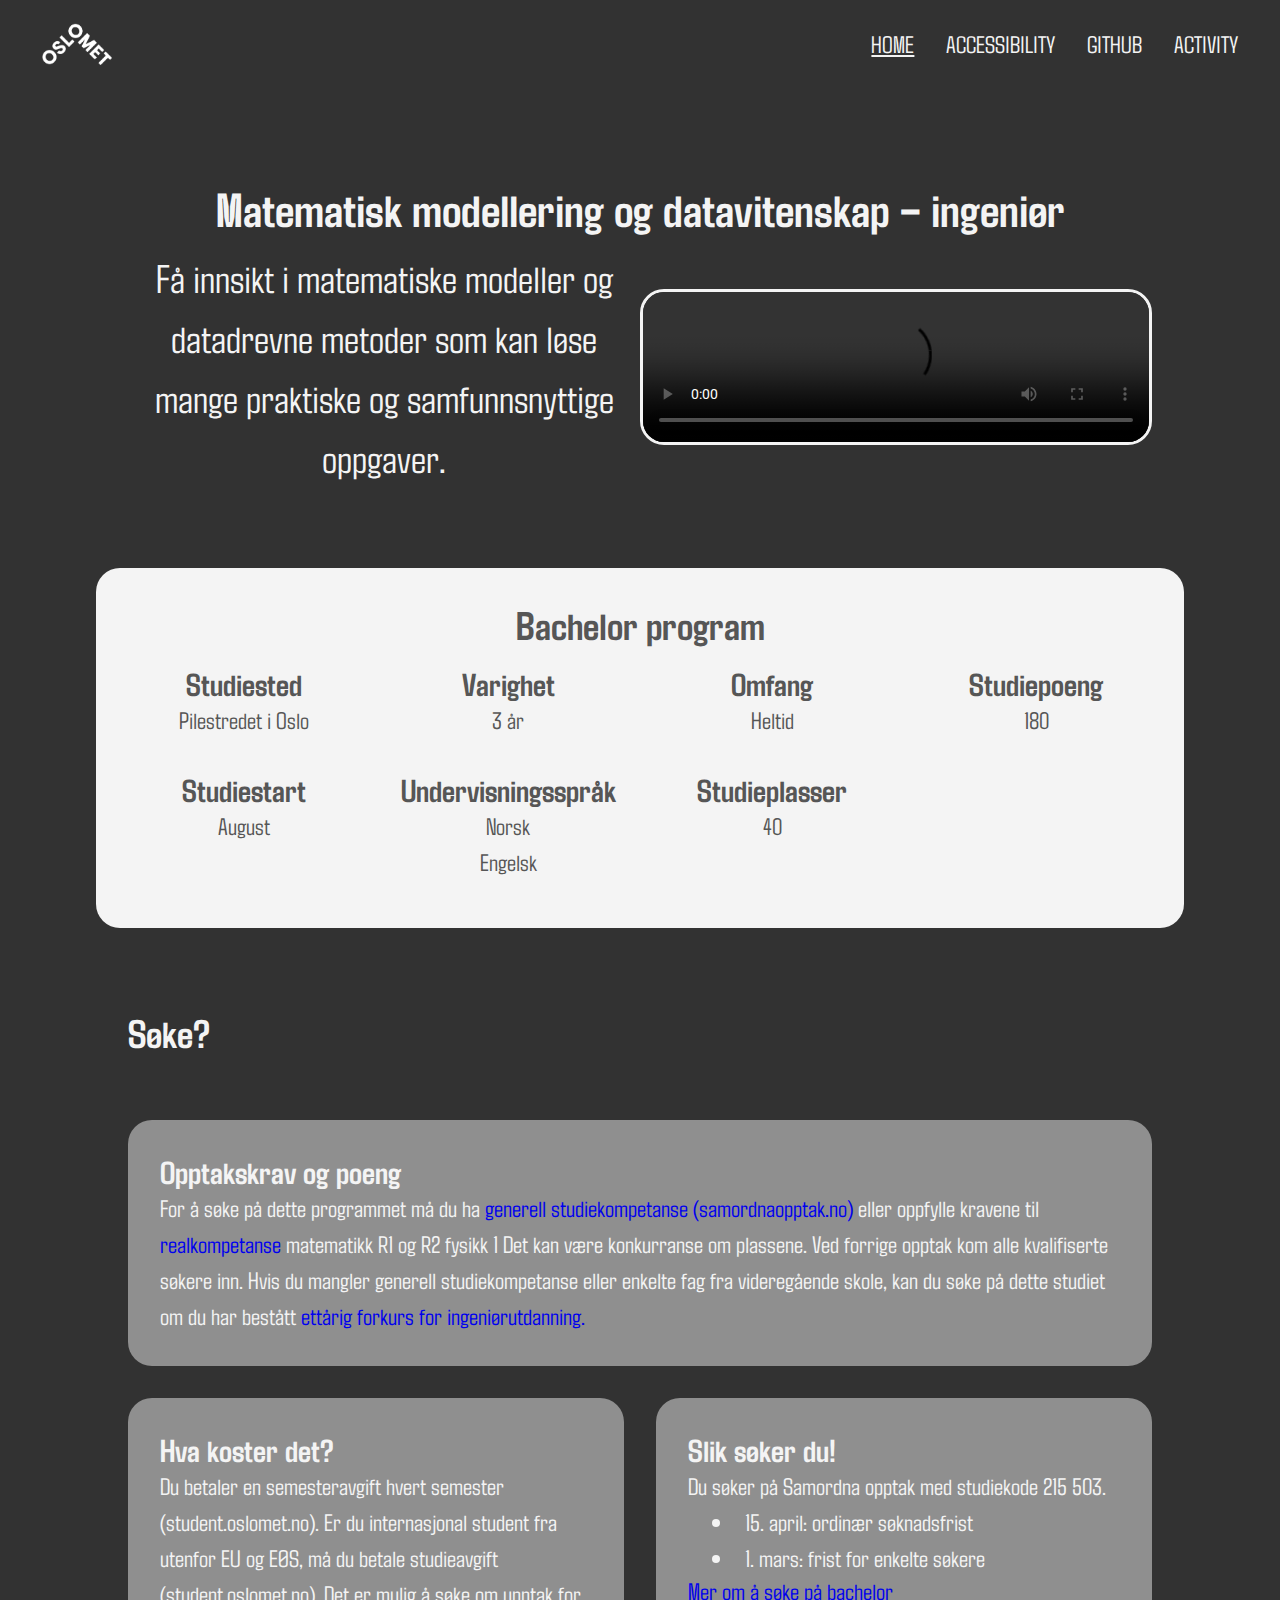
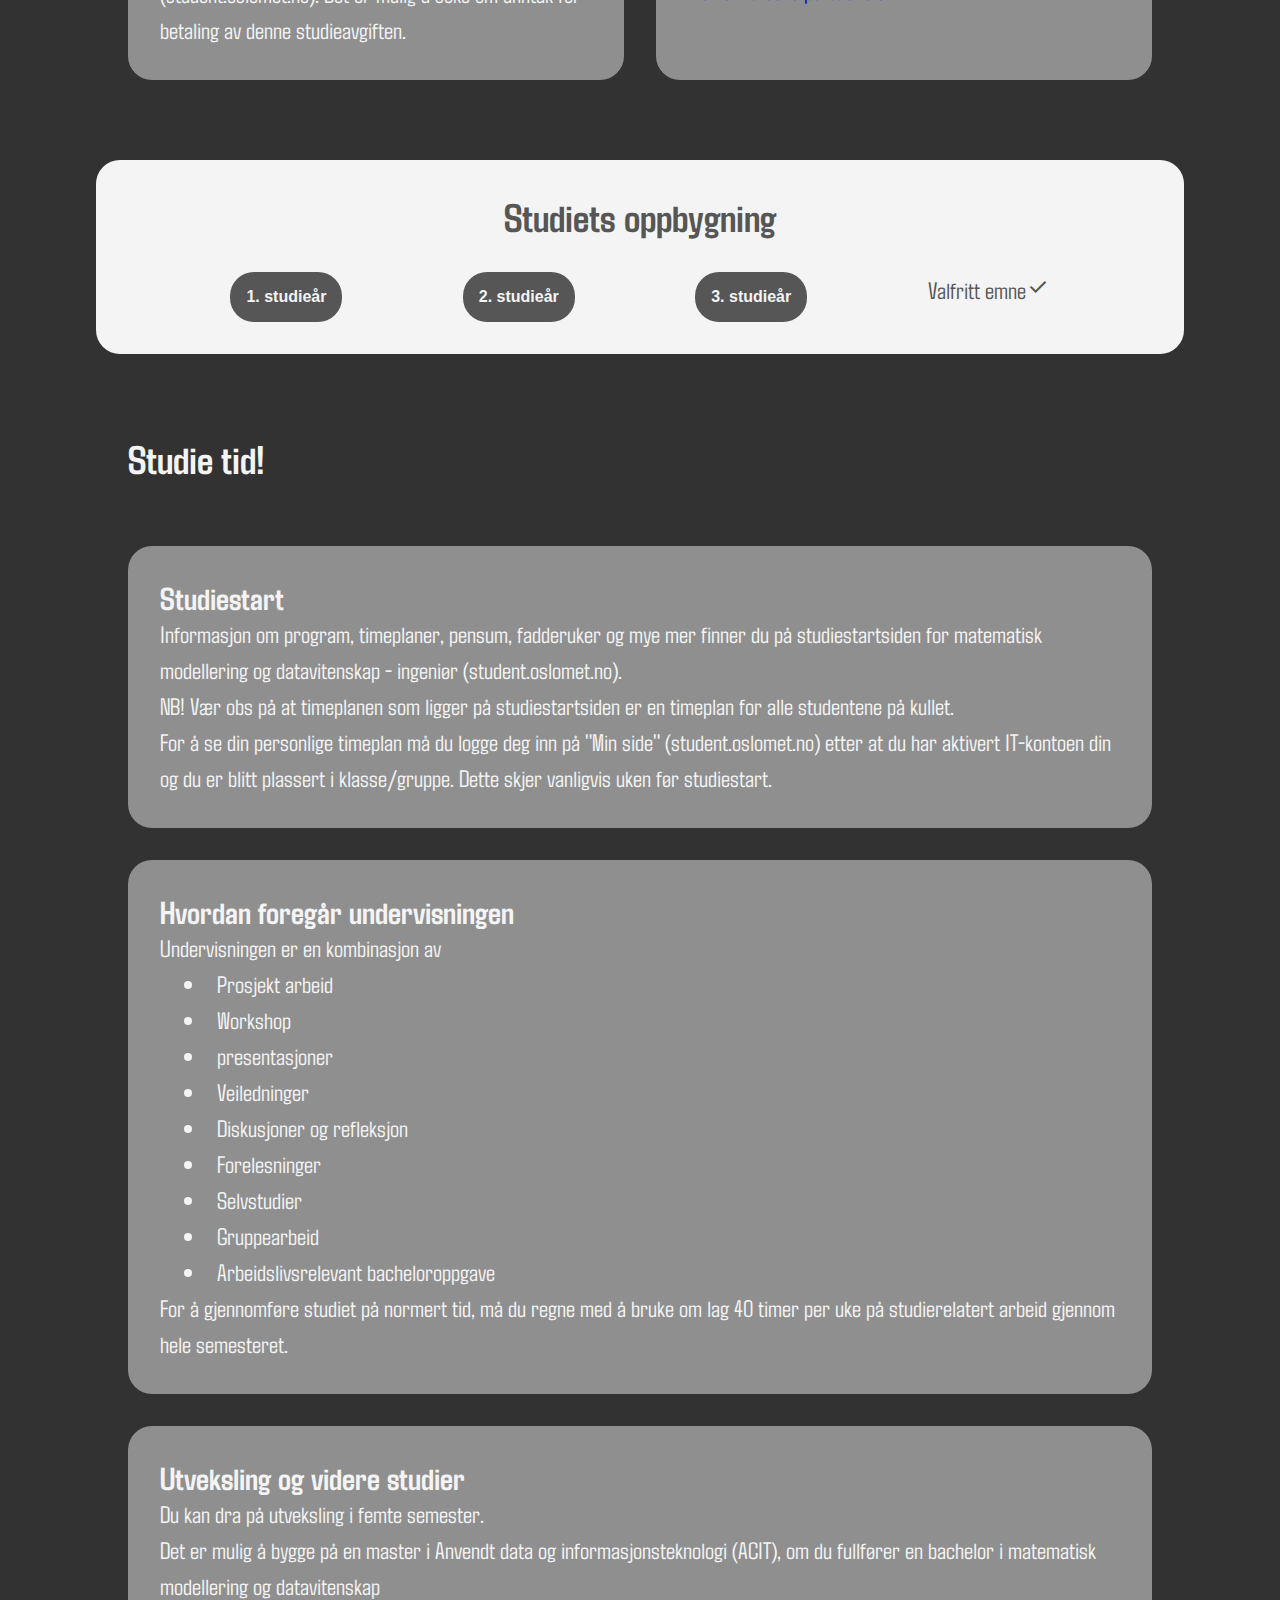
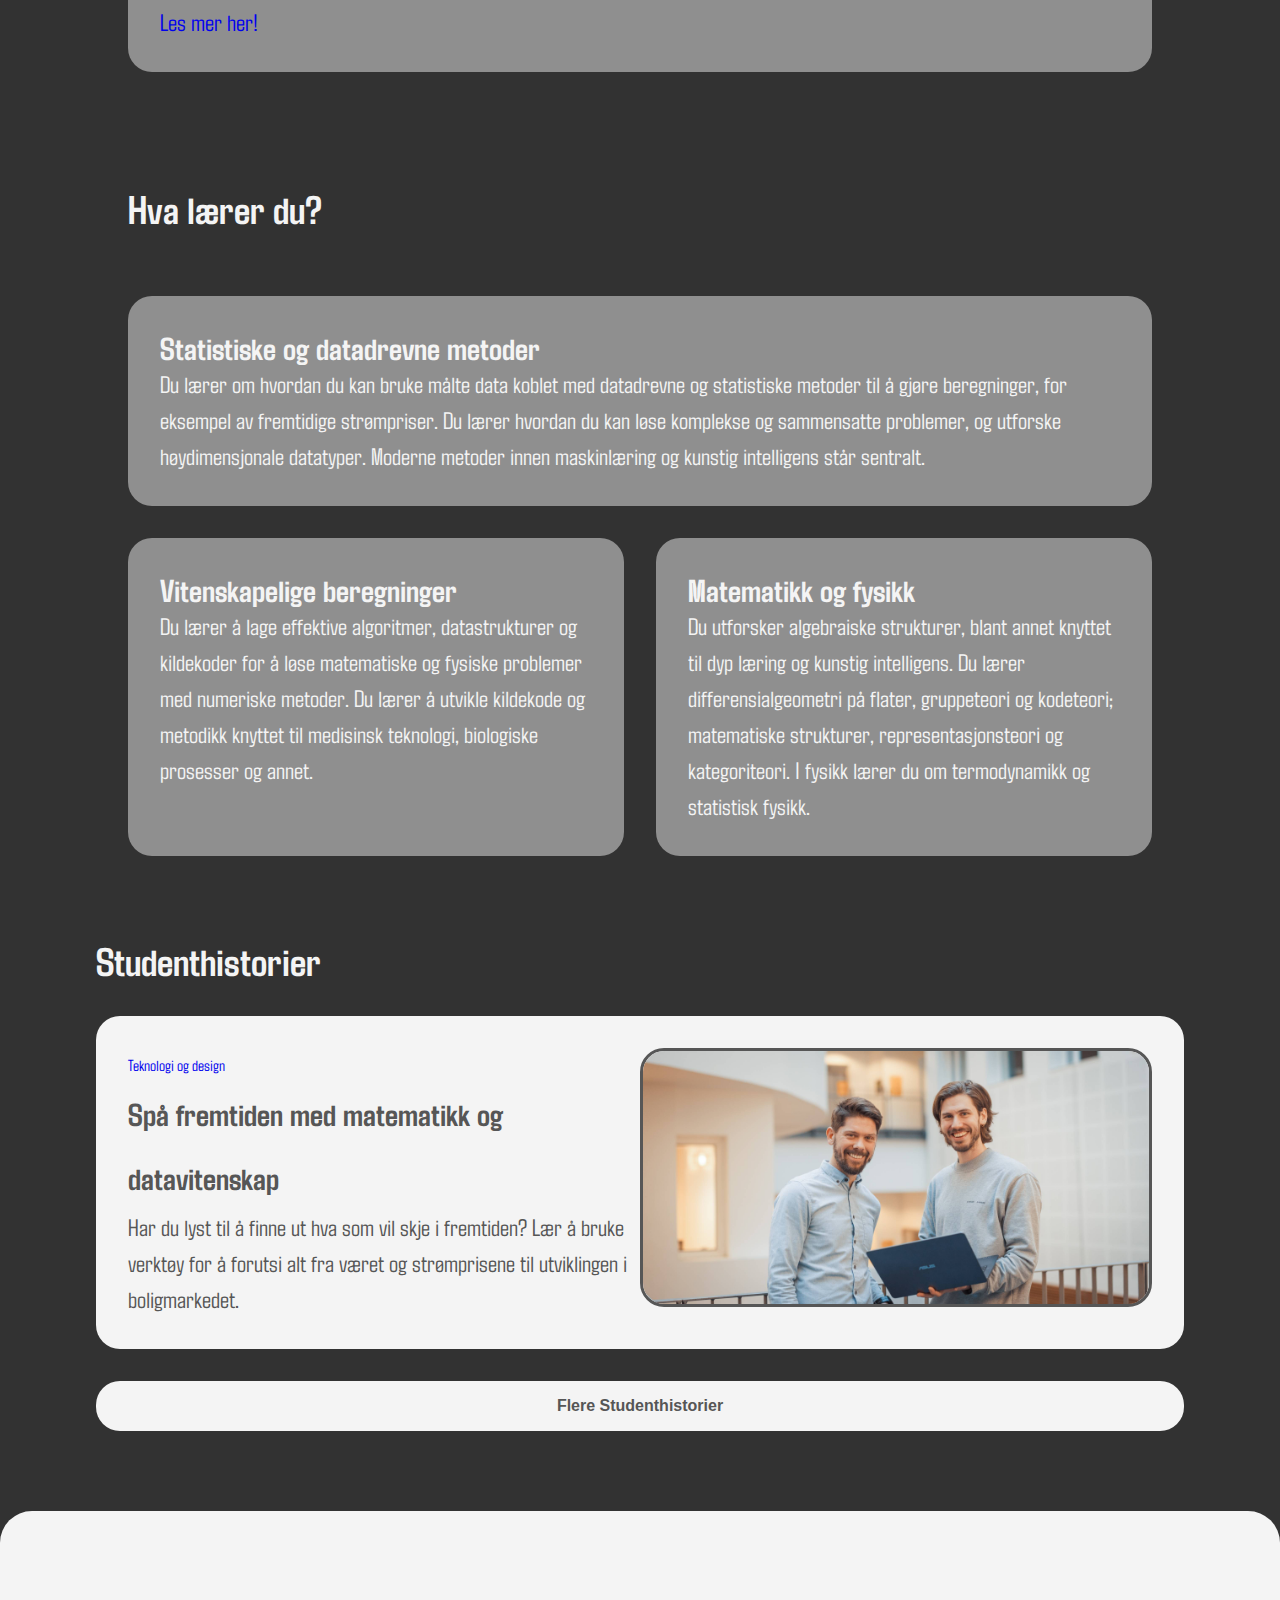
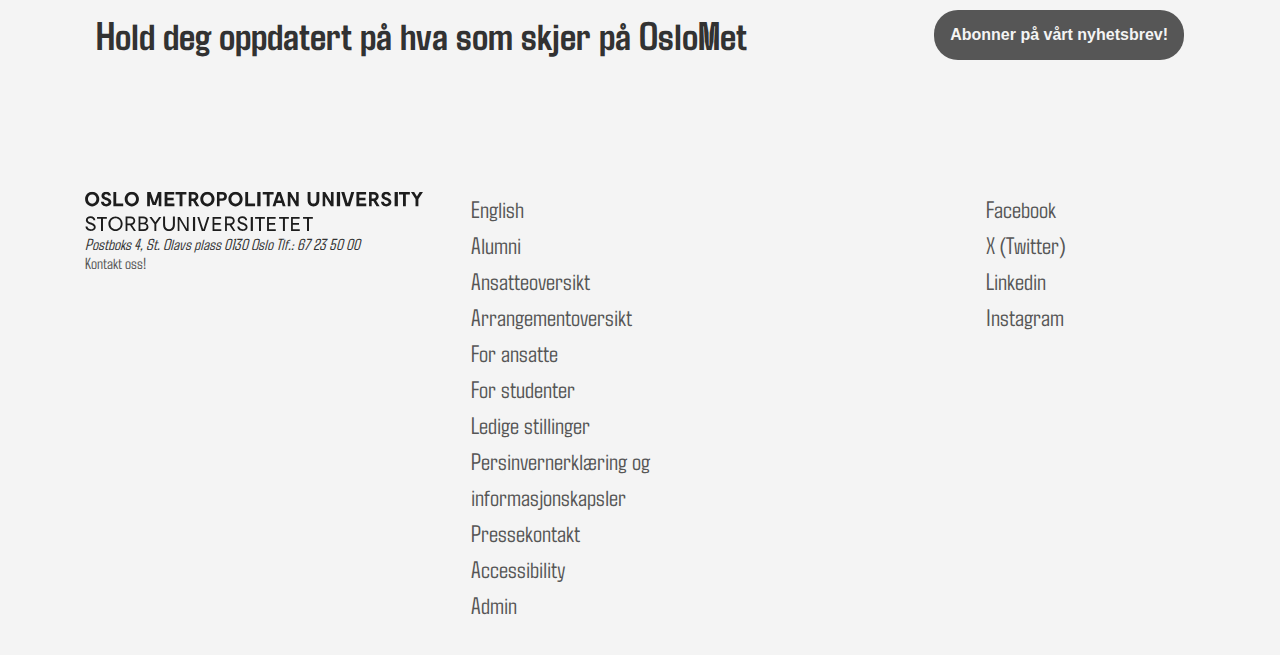
==== index.html @ d3691266 "bug fix" ====
<!DOCTYPE html>
<html lang="en">
<head>
    <meta charset="UTF-8">
    <meta name="viewport" content="width=device-width, initial-scale=1.0">
    <title>Document</title>
    <link rel="stylesheet" href="./styling/stylesheet.css">
    <link rel="stylesheet" href="https://fonts.googleapis.com/css2?family=Material+Symbols+Outlined:opsz,wght,FILL,GRAD@20..48,100..700,0..1,-50..200" />
</head>
<body>

    <header>
        <nav>
            <input type="checkbox" id="burger-toggle">
            <a class="logo" href="/">
                <img src="./media/logo.png" alt="logo"></img>
            </a>

            <button class="burger" aria-label="Toggle navigation">
                <label for="burger-toggle"><span class="material-symbols-outlined">menu</span></label>
            </button>
        
            <div class="nav-items-wrapper">
                <ul class="nav-items">
                    <li><a href="index.html" id="pointer">Home</a>
                    <li><a href="accessibility.html">Accessibility</a></li>
                    <li><a href="github.html">Github</a></li>
                    <li><a href="activity.html">Activity</a></li>
                </ul>
            </div>
        </nav>
    </header>


    <main>
        <section class="video-container">
            <h1>Matematisk modellering og datavitenskap – ingeniør</h1>
            <p>Få innsikt i matematiske modeller og datadrevne metoder
                 som kan løse mange praktiske og samfunnsnyttige oppgaver.</p>
            <figure>
                <video src="./media/matematisk-modellering-og-video.mp4" controls></video>
            </figure>
        </section>

        <!-- This section represents the bachelor program info, it will be presented in a grid table, 
            we use section because a heading is natural here so div would not be appropriate
            1. We start the section of with a H2 representing what the viewer will see
            2. Each grid-item is presented as an article as they are separate articles of the section
            3. Every article contains an H3 element explaining the contents of the UL list
         -->
        <section class="program-list">
            <h2>Bachelor program</h2>
            <div class="grid-container">
                <article class="grid-item">
                    <h3>Studiested</h3>
                    <ul>
                        <li>Pilestredet i Oslo</li>
                    </ul>
                </article>
                <article class="grid-item">
                    <h3>Varighet</h3>
                    <ul>
                        <li>3 år</li>
                    </ul>
                </article>
                <article class="grid-item">
                    <h3>Omfang</h3>
                    <ul>
                        <li>Heltid</li>
                    </ul>
                </article>
                <article class="grid-item">
                    <h3>Studiepoeng</h3>
                    <ul>
                        <li>180</li>
                    </ul>
                </article>
                <article class="grid-item">
                    <h3>Studiestart</h3>
                    <ul>
                        <li>August</li>
                    </ul>
                </article>
                <article class="grid-item">
                    <h3>Undervisningsspråk</h3>
                    <ul>
                        <li>Norsk</li>
                        <li>Engelsk</li>
                    </ul>
                </article>
                <article class="grid-item">
                    <h3>Studieplasser</h3>
                    <ul>
                        <li>40</li>
                    </ul>
                </article>
            </div>
        </section>

        <!-- This section represents the entrance guidlines, it will be presented in 3 separate "floating" boxes, 
            we use section because a heading is natural here so div would not be appropriate
            1. We start the section of with a H2 representing what the viewer will see
            2. Each grid-item is presented as an article as they are separate articles of the section
            3. Every article contains an H3 element explaining the contents of the paragraph, I use article as the content
                is standalone and would make sense by itself
         -->
        <section class="info-container">
            <h2>Søke?</h2>
            <div class="info-wrapper column-3">
                <article class="info-box">
                    <h3>Opptakskrav og poeng</h3>
                    <p>
                        For å søke på dette programmet må du ha
    
                        <a href="https://www.samordnaopptak.no/info/opptak/opptak-uhg/">generell studiekompetanse (samordnaopptak.no)</a> 
                        eller oppfylle kravene til <a href="https://www.oslomet.no/studier/soknad-og-opptak/realkompetanse/realkompetanse-ingenior">realkompetanse</a>
                        matematikk R1 og R2
                        fysikk 1
                        Det kan være konkurranse om plassene. Ved forrige opptak kom alle kvalifiserte søkere inn.
    
                        Hvis du mangler generell studiekompetanse eller enkelte fag fra videregående skole, kan du søke på dette studiet om du har bestått <a href="https://www.oslomet.no/studier/tkd/forkurs-ingenior">ettårig forkurs for ingeniørutdanning.</a>
                    </p>
                </article>
                <article class="info-box">
                    <h3>Hva koster det?</h3>
                    <p>Du betaler en semesteravgift hvert semester (student.oslomet.no).

                        Er du internasjonal student fra utenfor EU og EØS, må du betale studieavgift (student.oslomet.no). 
                        Det er mulig å søke om unntak for betaling av denne studieavgiften.</p>
                </article>
                <article class="info-box">
                    <h3>Slik søker du!</h3>
                    <p>Du søker på Samordna opptak med studiekode 215 503.</p>
                    <ul>
                        <li>15. april: ordinær søknadsfrist
                        </li>
                        <li>1. mars: frist for enkelte søkere</li>
                    </ul>
                    <a href="https://www.oslomet.no/studier/soknad-og-opptak/opptak-til-bachelor-aarsstudier">Mer om å søke på bachelor</a>
                </article>
            </div>
        </section>

        <!-- This section represents the "Studie oppbygning", it will be presented in many grid boxes that are not stand alone items, 
            we use section because a heading is natural here so div would not be appropriate
            1. We start the section of with a H2 representing what the viewer will see
            2. Each grid-item is presented as div as they are separate boxes of the section
            3. Every we use div here as the content is standalone and would not make sense by itself any other place.
         -->
        <!--This is made with code from https://codepen.io/alicegh/pen/dvdVQj-->
        <section class="studie-oppbygning">
            <h2>Studiets oppbygning</h2>
            <div class="button-group">
                <a href="#forsteaar"><button class="button-primary">1. studieår</button></a>
                <a href="#andreaar"><button class="button-primary">2. studieår</button></a>
                <a href="#tredjeaar"><button class="button-primary">3. studieår</button></a>
                <p>Valfritt emne<span class="material-symbols-outlined">check</span></p>
            </div>
            <section class="studieaar" id="forsteaar">
                <h3>1. Studieår</h3>
                <section class="semester">
                    <h4>1. Semester</h4>
                    <table class="emnegruppe">
                        <tr>
                            <th>EMNE</th>
                            <th>EMNEKODE</th>
                            <th>STUDIEPOENG</th>
                            <th>VALGFRITT</th>
                        </tr>
                        <tr>
                            <td>Diskret Matematikk</td>
                            <td>DAPE1300</td>
                            <td>10 stp.</td>
                        </tr>
                        <tr>
                            <td>Programmering</td>
                            <td>DAPE1400</td>
                            <td>10 stp.</td>
                        </tr>
                        <tr>
                            <td>Teknologi og samfunn for programmere</td>
                            <td>DATA1100</td>
                            <td>5 stp.</td>
                        </tr>
                        <tr>
                            <td>Innføring i modeller og beregninger</td>
                            <td>MAMO1100</td>
                            <td>5 stp.</td>
                        </tr>
                    </table>
                </section>
                
                <section class="semester">
                    <h4>2. Semester</h4>
                    <table class="emnegruppe">
                        <tr>
                            <th>EMNE</th>
                            <th>EMNEKODE</th>
                            <th>STUDIEPOENG</th>
                            <th>VALGFRITT</th>
                        </tr>
                        <tr>
                            <td><a href="/">Matematikk 1000</a></td>
                            <td>DAPE2101</td>
                            <td>10 stp.</td>
                        </tr>
                        <tr>
                            <td><a href="/">Fysikk og kjemi</a></td>
                            <td>DAPE1400</td>
                            <td>10 stp.</td>
                        </tr>
                        <tr>
                            <td><a href="/">Databaser</a></td>
                            <td>DATA1500</td>
                            <td>10 stp.</td>
                        </tr>
                    </table>
                </section>
            </section>
    
            <section class="studieaar" id="andreaar">
                <h3>2. Studieår</h3>
                <section class="semester">
                    <h4>3. Semester</h4>

                    <input type="radio" id="MOF3" name="semester3" checked="checked">
                    <input type="radio" id="SODM3" name="semester3">
                    <input type="radio" id="VB3" name="semester3">

                    <div class="radio-group">
                        <label for="MOF3">Matematikk og fysikk</label>
                        <label for="SODM3">Statistiske og datadrevne metoder</label>
                        <label for="VB3">Vitenskapelige beregninger</label>
                    </div>
                
                    

                    <table class="emnegruppe" id="emnegruppeMOF3">
                        <tr>
                            <th>EMNE</th>
                            <th>EMNEKODE</th>
                            <th>STUDIEPOENG</th>
                            <th>VALGFRITT</th>
                        </tr>
                        <tr>
                            <td><a href="/">Matematikk 2000 med statistikk</a></td>
                            <td>DAPE2000</td>
                            <td>10 stp.</td>
                        </tr>
                        <tr>
                            <td><a href="/">Moderne fysikk</a></td>
                            <td>MAMO2100</td>
                            <td>10 stp.</td>
                        </tr>
                        <tr>
                            <td><a href="/">Lineær algebra og introduksjon til gruppeteori</a></td>
                            <td>MAMO2300</td>
                            <td>10 stp.</td>
                        </tr>
                    </table>

                    <table class="emnegruppe" id="emnegruppeSODM3">
                        <tr>
                            <th>EMNE</th>
                            <th>EMNEKODE</th>
                            <th>STUDIEPOENG</th>
                            <th>VALGFRITT</th>
                        </tr>
                        <tr>
                            <td><a href="/">Matematikk 2000 med statistikk</a></td>
                            <td>DAPE2000</td>
                            <td>10 stp.</td>
                        </tr>
                        <tr>
                            <td><a href="/">Moderne fysikk</a></td>
                            <td>MAMO2100</td>
                            <td>10 stp.</td>
                        </tr>
                        <tr>
                            <td><a href="/">Algoritmer og datastrukturer</a></td>
                            <td>DATS2300</td>
                            <td>10 stp.</td>
                        </tr>
                    </table>
                </section>
                <section class="semester">
                    <h4>4. Semester</h4>

                    <input type="radio" id="MOF4" name="semester4" checked="checked">
                    <input type="radio" id="SODM4" name="semester4">
                    <input type="radio" id="VB4" name="semester4">

                    <div class="radio-group">
                        <label for="MOF4">Matematikk og fysikk</label>
                        <label for="SODM4">Statistiske og datadrevne metoder</label>
                        <label for="VB4">Vitenskapelige beregninger</label>
                    </div>

                    <table class="emnegruppe" id="emnegruppeVB4">
                        <tr>
                            <th>EMNE</th>
                            <th>EMNEKODE</th>
                            <th>STUDIEPOENG</th>
                            <th>VALGFRITT</th>
                        </tr>
                        <tr>
                            <td><a href="/">Matematikk 4000</a></td>
                            <td>DAVE3606</td>
                            <td>10 stp.</td>
                        </tr>
                        <tr>
                            <td><a href="/">Ressurseffektive programmer</a></td>
                            <td>MAMO2100</td>
                            <td>10 stp.</td>
                        </tr>
                        <tr>
                            <td><a href="/">Avansert modellering og beregninger</a></td>
                            <td>MAMO2200</td>
                            <td>10 stp.</td>
                        </tr>
                    </table>

                    <table class="emnegruppe" id="emnegruppeSODM4">
                        <tr>
                            <th>EMNE</th>
                            <th>EMNEKODE</th>
                            <th>STUDIEPOENG</th>
                            <th>VALGFRITT</th>
                        </tr>
                        <tr>
                            <td><a href="/">Matematikk 4000</a></td>
                            <td>DAVE3606</td>
                            <td>10 stp.</td>
                        </tr>
                        <tr>
                            <td><a href="/">Termodynamikk og statistisk fysikk</a></td>
                            <td>MAMO2400</td>
                            <td>10 stp.</td>
                        </tr>
                        <tr>
                            <td><a href="/">Symmetrier og algebraiske strukturer</a></td>
                            <td>MAMO2500</td>
                            <td>10 stp.</td>
                        </tr>
                    </table>
                    
                    <table class="emnegruppe" id="emnegruppeMOF4">
                        <tr>
                            <th>EMNE</th>
                            <th>EMNEKODE</th>
                            <th>STUDIEPOENG</th>
                            <th>VALGFRITT</th>
                        </tr>
                        <tr>
                            <td><a href="/">Matematikk 4000</a></td>
                            <td>DAVE3606</td>
                            <td>10 stp.</td>
                        </tr>
                        <tr>
                            <td><a href="/">Statistisk analyse</a></td>
                            <td>MAMO2400</td>
                            <td>10 stp.</td>
                        </tr>
                        <tr>
                            <td><a href="/">Visualisering</a></td>
                            <td>ADSE3200</td>
                            <td>10 stp.</td>
                            <td><span class="material-symbols-outlined">check</span></td>
                        </tr>
                        <tr>
                            <td><a href="/">Avansert modellering og beregninger</a></td>
                            <td>MAMO2200</td>
                            <td>10 stp.</td>
                            <td><span class="material-symbols-outlined">check</span></td>
                        </tr>
                    </table>
                </section>
            </section>

            <section class="studieaar" id="tredjeaar">
                <h3>3. Studieår</h3>
                <section class="semester">
                    <h4>5. Semester</h4>
                    
                    <input type="radio" id="MOF5" name="semester5" checked="checked">
                    <input type="radio" id="SODM5" name="semester5">
                    <input type="radio" id="VB5" name="semester5">

                    <div class="radio-group">
                        <label for="MOF5">Matematikk og fysikk</label>
                        <label for="SODM5">Statistiske og datadrevne metoder</label>
                        <label for="VB5">Vitenskapelige beregninger</label>
                    </div>
                    
                    <table class="emnegruppe" id="emnegruppeMOF5">
                        <tr>
                            <th>EMNE</th>
                            <th>EMNEKODE</th>
                            <th>STUDIEPOENG</th>
                            <th>VALGFRITT</th>
                        </tr>
                        <tr>
                            <td><a href="/">Matematikk 3000</a></td>
                            <td>DAVE3700</td>
                            <td>10 stp.</td>
                        </tr>
                        <tr>
                            <td><a href="/">Reel analyse</a></td>
                            <td>MAMO3300</td>
                            <td>10 stp.</td>
                        </tr>
                        <tr>
                            <td><a href="/">Introduksjon til IT-forskning</a></td>
                            <td>DATA3730</td>
                            <td>10 stp.</td>
                            <td><span class="material-symbols-outlined">check</span></td>
                        </tr>
                        <tr>
                            <td><a href="/">Introduction to Data Science with Scripting</a></td>
                            <td>DATA3800</td>
                            <td>10 stp.</td>
                            <td><span class="material-symbols-outlined">check</span></td>
                        </tr>
                        <tr>
                            <td><a href="/">Datasikkerhet</a></td>
                            <td>ITPE3100</td>
                            <td>10 stp.</td>
                            <td><span class="material-symbols-outlined">check</span></td>
                        </tr>
                        <tr>
                            <td><a href="/">Simulering og visualisering</a></td>
                            <td>MAMO3200</td>
                            <td>10 stp.</td>
                            <td><span class="material-symbols-outlined">check</span></td>
                        </tr>
                    </table>

                    <table class="emnegruppe" id="emnegruppeSODM5">
                        <tr>
                            <th>EMNE</th>
                            <th>EMNEKODE</th>
                            <th>STUDIEPOENG</th>
                            <th>VALGFRITT</th>
                        </tr>
                        <tr>
                            <td><a href="/">Matematikk 3000</a></td>
                            <td>DAVE3700</td>
                            <td>10 stp.</td>
                        </tr>
                        <tr>
                            <td><a href="/">Introduksjon til Kunstig Intelligens</a></td>
                            <td>DAVE3625</td>
                            <td>10 stp.</td>
                        </tr>
                        <tr>
                            <td><a href="/">Introduksjon til IT-forskning</a></td>
                            <td>DATA3730</td>
                            <td>10 stp.</td>
                            <td><span class="material-symbols-outlined">check</span></td>
                        </tr>
                        <tr>
                            <td><a href="/">Anvendt kunstig intelligens og data science prosjekt</a></td>
                            <td>DATA3750</td>
                            <td>10 stp.</td>
                            <td><span class="material-symbols-outlined">check</span></td>
                        </tr>
                        <tr>
                            <td><a href="/">Datasikkerhet</a></td>
                            <td>ITPE3100</td>
                            <td>10 stp.</td>
                            <td><span class="material-symbols-outlined">check</span></td>
                        </tr>
                        <tr>
                            <td><a href="/">Simulering og visualisering</a></td>
                            <td>MAMO3200</td>
                            <td>10 stp.</td>
                            <td><span class="material-symbols-outlined">check</span></td>
                        </tr>
                    </table>
                    <table class="emnegruppe" id="emnegruppeVB5">
                        <tr>
                            <th>EMNE</th>
                            <th>EMNEKODE</th>
                            <th>STUDIEPOENG</th>
                            <th>VALGFRITT</th>
                        </tr>
                        <tr>
                            <td><a href="/">Matematikk 3000</a></td>
                            <td>DAVE3700</td>
                            <td>10 stp.</td>
                        </tr>
                        <tr>
                            <td><a href="/">Simulering og visualisering</a></td>
                            <td>MAMO3200</td>
                            <td>10 stp.</td>
                        </tr>
                        <tr>
                            <td><a href="/">Introduksjon til IT-forskning</a></td>
                            <td>DATA3730</td>
                            <td>10 stp.</td>
                            <td><span class="material-symbols-outlined">check</span></td>
                        </tr>
                        <tr>
                            <td><a href="/">Lineær algebra og introduksjon til gruppeteori</a></td>
                            <td>MAMO2300</td>
                            <td>10 stp.</td>
                            <td><span class="material-symbols-outlined">check</span></td>
                        </tr>
                        <tr>
                            <td><a href="/">Datasikkerhet</a></td>
                            <td>ITPE3100</td>
                            <td>10 stp.</td>
                            <td><span class="material-symbols-outlined">check</span></td>
                        </tr>
                        <tr>
                            <td><a href="/">Reel analyse</a></td>
                            <td>MAMO3300</td>
                            <td>10 stp.</td>
                            <td><span class="material-symbols-outlined">check</span></td>
                        </tr>
                    </table>
                </section>
                <section class="semester">
                    <h4>6. Semester</h4>
                    
                    <input type="radio" id="MOF6" name="semester6" checked="checked">
                    <input type="radio" id="SODM6" name="semester6">
                    <input type="radio" id="VB6" name="semester6">

                    <div class="radio-group">
                        <label for="MOF6">Matematikk og fysikk</label>
                        <label for="SODM6">Statistiske og datadrevne metoder</label>
                        <label for="VB6">Vitenskapelige beregninger</label>
                    </div>

                    <table class="emnegruppe" id="emnegruppeMOF6">
                        <tr>
                            <th>EMNE</th>
                            <th>EMNEKODE</th>
                            <th>STUDIEPOENG</th>
                            <th>VALGFRITT</th>
                        </tr>
                        <tr>
                            <td><a href="/">Bacheloroppgave</a></td>
                            <td>DATA3900</td>
                            <td>20 stp.</td>
                        </tr>
                        <tr>
                            <td><a href="/">Testing av programvare</a></td>
                            <td>ADTS2310</td>
                            <td>10 stp.</td>
                            <td><span class="material-symbols-outlined">check</span></td>
                        </tr>
                        <tr>
                            <td><a href="/">Datanettverk og skytjenester</a></td>
                            <td>DATA2410</td>
                            <td>10 stp.</td>
                            <td><span class="material-symbols-outlined">check</span></td>
                        </tr>
                        <tr>
                            <td><a href="/">Ressurseffektive programmer</a></td>
                            <td>DAVE3606</td>
                            <td>10 stp.</td>
                            <td><span class="material-symbols-outlined">check</span></td>
                        </tr>
                        <tr>
                            <td><a href="/">Avansert modellering og beregninger</a></td>
                            <td>MAMO2200</td>
                            <td>10 stp.</td>
                            <td><span class="material-symbols-outlined">check</span></td>
                        </tr>
                    </table>
                    <table class="emnegruppe" id="emnegruppeSODM6">
                        <tr>
                            <th>EMNE</th>
                            <th>EMNEKODE</th>
                            <th>STUDIEPOENG</th>
                            <th>VALGFRITT</th>
                        </tr>
                        <tr>
                            <td><a href="/">Bacheloroppgave</a></td>
                            <td>DATA3900</td>
                            <td>20 stp.</td>
                        </tr>
                        <tr>
                            <td><a href="/">Testing av programvare</a></td>
                            <td>ADTS2310</td>
                            <td>10 stp.</td>
                            <td><span class="material-symbols-outlined">check</span></td>
                        </tr>
                        <tr>
                            <td><a href="/">Datanettverk og skytjenester</a></td>
                            <td>DATA2410</td>
                            <td>10 stp.</td>
                            <td><span class="material-symbols-outlined">check</span></td>
                        </tr>
                        <tr>
                            <td><a href="/">Ressurseffektive programmer</a></td>
                            <td>DAVE3606</td>
                            <td>10 stp.</td>
                            <td><span class="material-symbols-outlined">check</span></td>
                        </tr>
                    </table>
                    <table class="emnegruppe" id="emnegruppeVB6">
                        <tr>
                            <th>EMNE</th>
                            <th>EMNEKODE</th>
                            <th>STUDIEPOENG</th>
                            <th>VALGFRITT</th>
                        </tr>
                        <tr>
                            <td><a href="/">Bacheloroppgave</a></td>
                            <td>DATA3900</td>
                            <td>20 stp.</td>
                        </tr>
                        <tr>
                            <td><a href="/">Visualisering</a></td>
                            <td>ADSE3200</td>
                            <td>10 stp.</td>
                            <td><span class="material-symbols-outlined">check</span></td>
                        </tr>
                        <tr>
                            <td><a href="/">Testing av programvare</a></td>
                            <td>ADTS2310</td>
                            <td>10 stp.</td>
                            <td><span class="material-symbols-outlined">check</span></td>
                        </tr>
                        <tr>
                            <td><a href="/">Datanettverk og skytjenester</a></td>
                            <td>DATA2410</td>
                            <td>10 stp.</td>
                            <td><span class="material-symbols-outlined">check</span></td>
                        </tr>
                        <tr>
                            <td><a href="/">Symmetrier og algebraiske strukturer</a></td>
                            <td>MAMO2500</td>
                            <td>10 stp.</td>
                            <td><span class="material-symbols-outlined">check</span></td>
                        </tr>
                    </table>
                </section>
            </section>
        </section>

        <section class="info-container">
            <h2>Studie tid!</h2>
            <div class="info-wrapper row">
                <article class="info-box">
                    <h3>Studiestart</h3>
                    <p>Informasjon om program, timeplaner, pensum, 
                        fadderuker og mye mer finner du på studiestartsiden 
                        for matematisk modellering og datavitenskap - ingeniør (student.oslomet.no).</p>
                    <p>NB! Vær obs på at timeplanen som ligger på studiestartsiden er en timeplan for alle studentene på kullet.
                    </p>
                    <p>For å se din personlige timeplan må du logge deg inn på "Min side" (student.oslomet.no) etter at du har aktivert IT-kontoen din og du er blitt plassert i klasse/gruppe. Dette skjer vanligvis uken før studiestart.</p>
                </article>
                <article class="info-box">
                    <h3>Hvordan foregår undervisningen</h3>
                    <p>
                        Undervisningen er en kombinasjon av  
                    </p>
                    <ul>
                        <li>Prosjekt arbeid</li>
                        <li>Workshop</li>
                        <li>presentasjoner</li>
                        <li>Veiledninger</li>
                        <li>Diskusjoner og refleksjon</li>
                        <li>Forelesninger</li>
                        <li>Selvstudier</li>
                        <li>Gruppearbeid</li>
                        <li>Arbeidslivsrelevant bacheloroppgave</li>
                    </ul>
                    <p>For å gjennomføre studiet på normert tid, 
                        må du regne med å bruke om lag 40 timer per uke på studierelatert arbeid gjennom hele semesteret.  
                    </p>
                </article>
                <article class="info-box">
                    <h3>Utveksling og videre studier</h3>
                    <p>Du kan dra på utveksling i femte semester.</p>
                    <p>Det er mulig å bygge på en master i Anvendt data og informasjonsteknologi (ACIT),
                         om du fullfører en bachelor i matematisk modellering og datavitenskap</p>
                    <p><a href="https://www.oslomet.no/studier/tkd/anvendt-data-informasjonsteknologi">Les mer her!</a></p>
                </article>
            </div>
        </section>
        <section class="info-container">
            <h2>Hva lærer du?</h2>
            <div class="info-wrapper column-3">
                <section class="info-box">
                    <h3>Statistiske og datadrevne metoder</h3>
                    <p>Du lærer om hvordan du kan bruke målte data koblet med datadrevne og statistiske metoder til å gjøre beregninger, for eksempel av fremtidige strømpriser.

                        Du lærer hvordan du kan løse komplekse og sammensatte problemer, og utforske høydimensjonale datatyper.
                         Moderne metoder innen maskinlæring og kunstig intelligens står sentralt.</p>
                </section>
                <section class="info-box">
                    <h3>Vitenskapelige beregninger</h3>
                    <p>Du lærer å lage effektive algoritmer, datastrukturer og kildekoder for å løse matematiske 
                        og fysiske problemer med numeriske metoder.
                        Du lærer å utvikle kildekode og metodikk knyttet til medisinsk teknologi, biologiske prosesser og annet.                    </p>
                </section>
                <section class="info-box">
                    <h3>Matematikk og fysikk</h3>
                    <p>Du utforsker algebraiske strukturer, blant annet knyttet til dyp læring og kunstig intelligens.

                        Du lærer differensialgeometri på flater, gruppeteori og kodeteori; matematiske strukturer, representasjonsteori og kategoriteori.
                        
                        I fysikk lærer du om termodynamikk og statistisk fysikk.</p>
                </section>
            </div>
        </section>

        <article class="info-container">
            <h2>Studenthistorier</h2>
            <section class="article-box light">
                <article>
                    <a href="/">Teknologi og design</a>
                    <h3>Spå fremtiden med matematikk og datavitenskap</h3>
                    <p>
                        Har du lyst til å finne ut hva som vil skje i fremtiden? Lær å bruke verktøy for å forutsi alt 
                        fra været og strømprisene til utviklingen i boligmarkedet.</p>
                </article>
                <figure><img src="./media/613c6efdb147-matematikk_oslomet_smilefjes.jpg" alt="staff"></img></figure>
            </section>
            <button class="button-secondary">Flere Studenthistorier</button>
        </article>
    </main>

    <footer>
        <div class="footer-header">
            <h2>Hold deg oppdatert på hva som skjer på OsloMet</h2>
            <button class="button-primary">Abonner på vårt nyhetsbrev!</button>
        </div>
        <section class="footer-main column-3">
            <div>
                <figure><img src="./media/logo-footer.svg" alt="Oslo met logo"></figure>
                <address>
                    Postboks 4, St. Olavs plass
                    0130 Oslo
                    Tlf.: 67 23 50 00
                </address>
                <a href="/">Kontakt oss!</a>
            </div>
            <ul>
                <li><a href="/">English</a></li>
                <li><a href="/">Alumni</a></li>
                <li><a href="/">Ansatteoversikt</a></li>
                <li><a href="/">Arrangementoversikt</a></li>
                <li><a href="/">For ansatte</a></li>
                <li><a href="/">For studenter</a></li>
                <li><a href="/">Ledige stillinger</a></li>
                <li><a href="/">Persinvernerklæring og informasjonskapsler</a></li>
                <li><a href="/">Pressekontakt</a></li>
                <li><a href="/">Accessibility</a></li>
                <li><a href="/">Admin</a></li>
            </ul>
            <ul>
                <li><a href="">Facebook</a></li>
                <li><a href="">X (Twitter)</a></li>
                <li><a href="">Linkedin</a></li>
                <li><a href="">Instagram</a></li>
            </ul>
        </section>
    </footer>
</body>
</html>
---- styling/stylesheet.css ----
/*Google font imported from https://fonts.google.com/selection*/
@import url('https://fonts.googleapis.com/css2?family=Agdasima:wght@400;700&family=Moderustic:wght@300..800&family=Roboto:ital,wght@0,100;0,300;0,400;0,500;0,700;0,900;1,100;1,300;1,400;1,500;1,700;1,900&display=swap');
@import url('https://fonts.googleapis.com/css2?family=Agdasima:wght@400;700&family=Khand:wght@300;400;500;600;700&family=Roboto:ital,wght@0,100;0,300;0,400;0,500;0,700;0,900;1,100;1,300;1,400;1,500;1,700;1,900&display=swap');
/* reset some margins, paddings and box */
* {
    margin: 0;
    padding: 0;
    box-sizing: border-box;
}

:root {
    font-family: "Agdasima", sans-serif;
    --main-light: rgb(244, 244, 244);
    --main-normal: rgb(143, 143, 143);
    --main-dark: rgb(86, 86, 86);
    --main-darker: rgb(50,50,50);
    --activity-light: rgb(240,235,231);
    --activity-normal: rgb(100,57,17);
    --activity-dark : rgb(75,43,13);
    --activity-darker: rgb(35,20,6);
    --16px : 1rem;
    --24px : 1.5rem;
    --32px : 2rem;
    --300px : 18.75rem;
}

body {
    background-color: var(--main-darker);
    margin: 0;
    padding: 0;
}

h1 {
    text-align: center;
    font-size: 3rem;
}

h2 {
    font-size: 2.5rem;
}

h3 {
    font-size: 2rem;
}

h4 {
    font-size: 2rem;
}

p, li {
    font-size: 1.5rem;
    line-height: 1.5;
}

a {
    text-decoration: none;
}

label {
    cursor: pointer;
}

button{
    text-decoration: none;
    font-size: 1rem;
    font-weight: 600;
    padding: 1rem;
    border-radius: 1.5rem;
    border: none;
    cursor: pointer;
    display: inline-block;
}

.button-primary{
    background-color: var(--main-dark);
    color: var(--main-light);
}

.button-secondary {
    background-color: var(--main-light);
    color: var(--main-dark);
}

img {
    width: 100%;
    margin: 0;
}

ul {
    list-style-type: none;
}

section {
    padding: 2rem;
}

table, th, td {
    padding: 1rem;
}

/* general styling of navbar */
nav {
    /*position: fixed;*/
    z-index: 1000;
    height: 5.5rem;
    width: 100%;
    display: flex;
    justify-content: space-between;
    align-items: center;
    padding: 0.6rem;
    margin: 0;
}

/* This is for the burgermenu, we don't want the checkbox to be visible, and the toggle is invisible on larger devices */
nav input, .burger {
    display: none;
}


/* placing the menu toggle in correct position, removing html button styling*/
.burger {
    border: none;
    background-color: transparent;
    border-radius: 0;
    width: 1.25rem;
    color: var(--main-light);
    padding: 0;
    margin: 0 2rem 0 auto;
}

/* styling burger menu toggle */
.burger span {
    font-size: 2rem;
    cursor: pointer;
}

/* Placing the logo in a fitting position, height set to 100% so that any image inside will fit the 80px height of the navbar */
.logo {
    height: 100%;
    margin: 0 auto 0 2rem;
    padding: 0;
}


/* Making the logo white */
.logo img {
    filter: brightness(0) invert(1);
    height: 100%;
    width: auto;
}

/* Aligning nav links */
.nav-items {
    margin-right: 2rem;
    display: flex;
    justify-content: space-between;
    gap: 2rem;
}


/* styling the nav-links, added a small transition */
.nav-items-wrapper a {
    font-weight: 500;
    text-transform: uppercase;
    font-size: 1.5rem;
    text-decoration: underline rgba(255, 255, 255, 0);
    color: var(--main-light);
    transition: text-decoration-color 400ms ease-in-out;

}

/* navbar outline for current page */
#pointer {
    text-decoration: underline var(--main-light);
}

/* navbar outline when link is hovered */
.nav-items-wrapper a:hover {
    text-decoration: underline var(--main-light);
}

main {
    display: flex;
    flex-direction: column;
    justify-content: space-between;
    gap: 3rem;
    width: 85%;
    margin: auto;
}

.header-container, .video-container {
    margin-top: 3rem;
    width: 100%;
    color: var(--main-light);
    padding: 2rem;
    align-items: center;
}

.video-container {
    display: grid;
    grid-template-rows: 1fr 3fr;
    grid-template-columns: repeat(2, 1fr);
}

.video-container h1 {
    grid-column: span 2;
}

.video-container p, .header-container p {
    font-size: 2.5rem;
    text-align: center;
}

video {
    border: solid var(--main-light) 0.2rem;
    border-radius: 1.5rem;
    width: 100%;
}

.program-list {
    border-radius: 1.5rem;
    background-color: var(--main-light);
    display: flex;
    flex-direction: column;
    color: var(--main-dark);
    justify-items: center;
    align-items: center;
    text-align: center;
}

.program-list .grid-container {
    width: 100%;
    display: grid;
    grid-template-rows: auto;
    grid-template-columns: repeat(4, 1fr);
    justify-content: space-between;
    margin: 1rem;
    gap: 2rem;
}

.info-container {
    display: flex;
    flex-direction: column;
    gap: 2rem;
    color: var(--main-light);
}

.info-wrapper {
    margin-top: 2rem;
    display: grid;
    grid-template-rows: auto;
    justify-content: center;
    gap: 2rem;
}

.column-3 {
    grid-template-columns: repeat(auto-fit, minmax(23rem, 1fr));
}

.column-3 > .info-box:first-child {
    grid-column: 1 / -1;
}

.column-2 {
    grid-template-columns: repeat(auto-fit, minmax(23rem, 1fr));
}
.row {
    /*grid-template-columns: repeat(1, 1fr);*/
}

.article-box {
    width: 100%;
    line-height: 2;
    border-radius: var(--24px);
    display: grid;
    grid-template-rows: auto;
    grid-template-columns: repeat(auto-fit, minmax(23rem, 1fr));
    align-items: center;
}

.article-box img {
    border: solid var(--main-dark) 0.2rem;
    border-radius: 1.5rem;
}

.info-box {
    padding: 2rem;
    border-radius: 1.5rem;
    background-color: var(--main-normal);
    font-size: 1.5rem;
}

.info-box ul {
    padding-left: var(--24px);
    list-style: inside;
}

.light {
    background-color: var(--main-light);
    color: var(--main-dark);
}

.studie-oppbygning {
    background-color: var(--main-light);
    border-radius: 1.5rem;
    width: 100%;
    display: flex;
    flex-direction: column;
    justify-content: space-between;
    gap: 2rem;
    color: var(--main-dark);
    align-items: center;
    justify-items: center;

}


.studie-oppbygning input {
    display: none;
}

.studieaar {
    width: 100%;
    display: flex;
    flex-direction: column;
    justify-content: space-between;
    align-items: center;
}

.studieaar h3 {
    justify-self: center;
}

.semester {
    width: 100%;
    display: flex;
    flex-direction: column;
    justify-content: space-between;
    gap: 1rem;
    padding: 1rem;
}

.semester:not(:last-child) {
    border-bottom: solid;
    margin-bottom: 1rem;
}

.button-group {
    width: 80%;
    display: flex;
    justify-content: space-between;
    gap: 0;
}

.emnegruppe a, footer a {
    color: var(--main-dark);
    text-decoration:  underline var(--main-light) ;
    transition: text-decoration-color 400ms ease-in-out;
    padding: auto;
}

.emnegruppe a:hover, footer a:hover{
    text-decoration: underline var(--main-darker);
}

#forsteaar:target, #andreaar:target, #tredjeaar:target {
    display: flex;
}

#forsteaar, #andreaar, #tredjeaar  {
    display: none;
}

#MOF3:checked ~ #emnegruppeMOF3, #SODM3:checked ~ #emnegruppeSODM3 , #VB3:checked ~ #emnegruppeSODM3,
#MOF4:checked ~ #emnegruppeMOF4, #SODM4:checked ~ #emnegruppeSODM4 , #VB4:checked ~ #emnegruppeVB4,
#MOF5:checked ~ #emnegruppeMOF5, #SODM5:checked ~ #emnegruppeSODM5 , #VB5:checked ~ #emnegruppeVB5,
#MOF6:checked ~ #emnegruppeMOF6, #SODM6:checked ~ #emnegruppeSODM6 , #VB6:checked ~ #emnegruppeVB6 {
    display: grid;
}

#emnegruppeMOF3, #emnegruppeSODM3,
#emnegruppeMOF4, #emnegruppeSODM4, #emnegruppeVB4,
#emnegruppeMOF5, #emnegruppeSODM5, #emnegruppeVB5,
#emnegruppeMOF6, #emnegruppeSODM6, #emnegruppeVB6 {
    display: none;
}

footer {
    margin-top: 5rem;
    display: grid;
    grid-template-rows: repeat(3, 1fr);
    grid-template-columns: repeat(3, 1fr);
    background-color: var(--main-light);
    color: var(--main-darker);
    border-radius: 2rem 2rem 0 0;
    justify-content: center;
    align-items: center;
    justify-items: center;

}

.footer-header {
    grid-row: span 1;
    grid-column: span 3;
    display: flex;
    width: 85%;
    justify-content: space-between;
    justify-items: center;

}

.footer-main {
    grid-row: span 2;
    grid-column: span 3;
    display: grid;
    width: 85%;
    justify-content: center;
    gap: 3rem;
    grid-template-columns: repeat(3, 33%);
}

footer ul {
    justify-self: center;
}

.activity {
    background-color: var(--activity-dark);
    font-family: 'Khand', sans-serif;
}

.activity header {
    color: var(--activity-light);
}

.activity footer, .activity footer a {
    background-color: var(--activity-light);
    color: var(--activity-dark);
}

.activity footer a {
    text-decoration:  underline dotted var(--activity-light) ;
}

.activity footer a:hover {
    color: var(--activity-dark);
    text-decoration:  underline dotted var(--activity-dark) ;
    transition: text-decoration-color 400ms ease-in-out;
    padding: auto;
}
/* media query for small devices like phones and smaller tablets */
@media (max-width:48em){

    p, li {
        font-size: 1.5rem;
    }

    /* styling dropdown navbar menu. The menu is invisible when the toggle is unclicked */
    .nav-items-wrapper {
        height: 28rem;
        position: absolute;
        top: 5.5rem;
        display: none;
        left: 0;
        width: 100vw;
        background-color: rgb(51, 50, 52);;
    }

    /* Adjusting link sizing */
    .nav-items-wrapper a {
        font-size: 2rem;
    }

    /* justifying links for the dropdown navbar */
    .nav-items {
        height: 100%;
        width: 100%;
        flex-direction: column;
        justify-content: center;
        gap: 3rem;
        margin-left: 2rem;
    }

    /* display toggle*/
    .burger {
        display: block;
    }

    /* when toggle is cliked nav links appear */
    #burger-toggle:checked ~ .nav-items-wrapper {
        display: block;
    }

    .video-container, .footer-header, .footer-main {
        display: flex;
        flex-direction: column;
        justify-content: space-between;
        gap: 2rem;
    }

    .video-container p {
        font-size: 2rem;
    }

    .program-list .grid-container {
        text-align: left;
        grid-template-columns: 1fr;
    }
    

}


/* media query for small devices like phones */
@media (min-width: 48.01em) and (max-width:63em) {
    .video-container, .footer-header, .footer-main {
        display: flex;
        flex-direction: column;
        justify-content: space-between;
        gap: 2rem;
    }
    .video-container p {
        font-size: 2rem;
    }

    .program-list .grid-container {
        text-align: left;
        grid-template-columns: repeat(2, 1fr);
    }
}


/* media query for desktops */
@media (min-width:64.1em) {

}
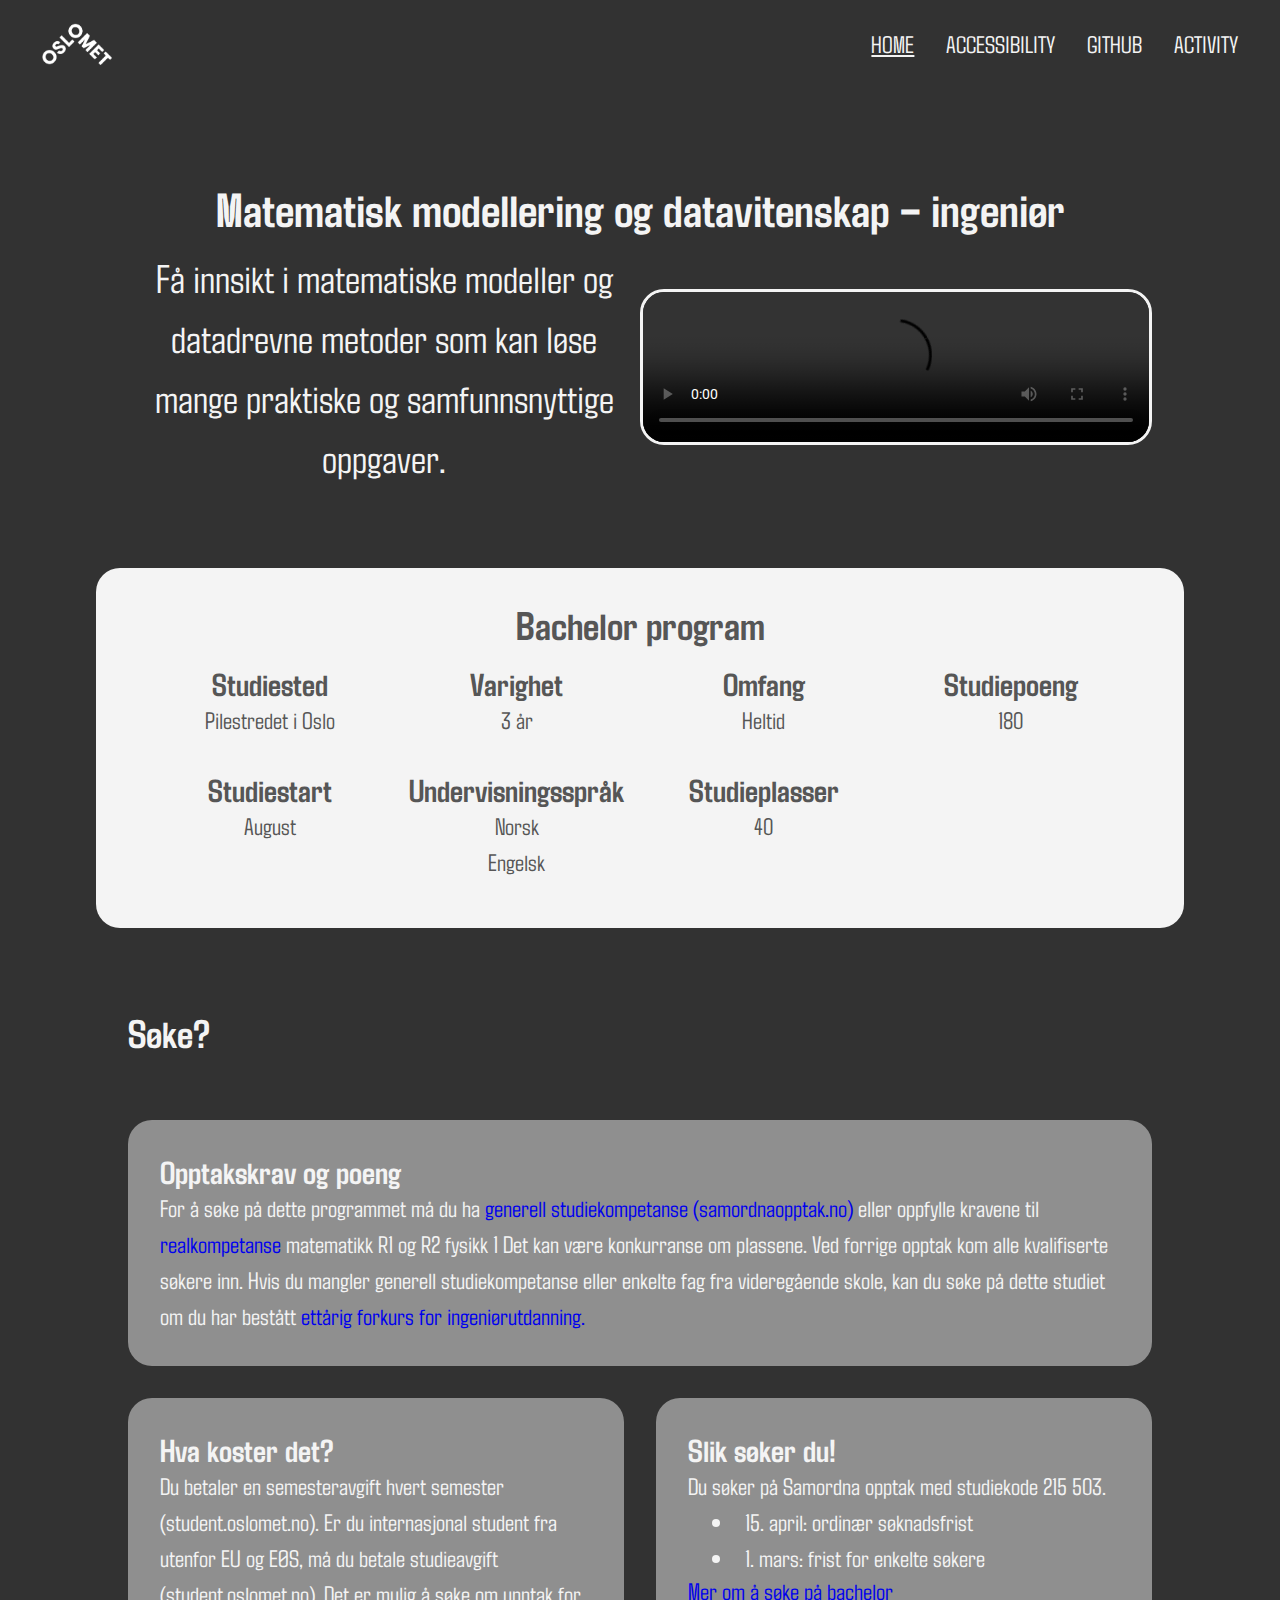
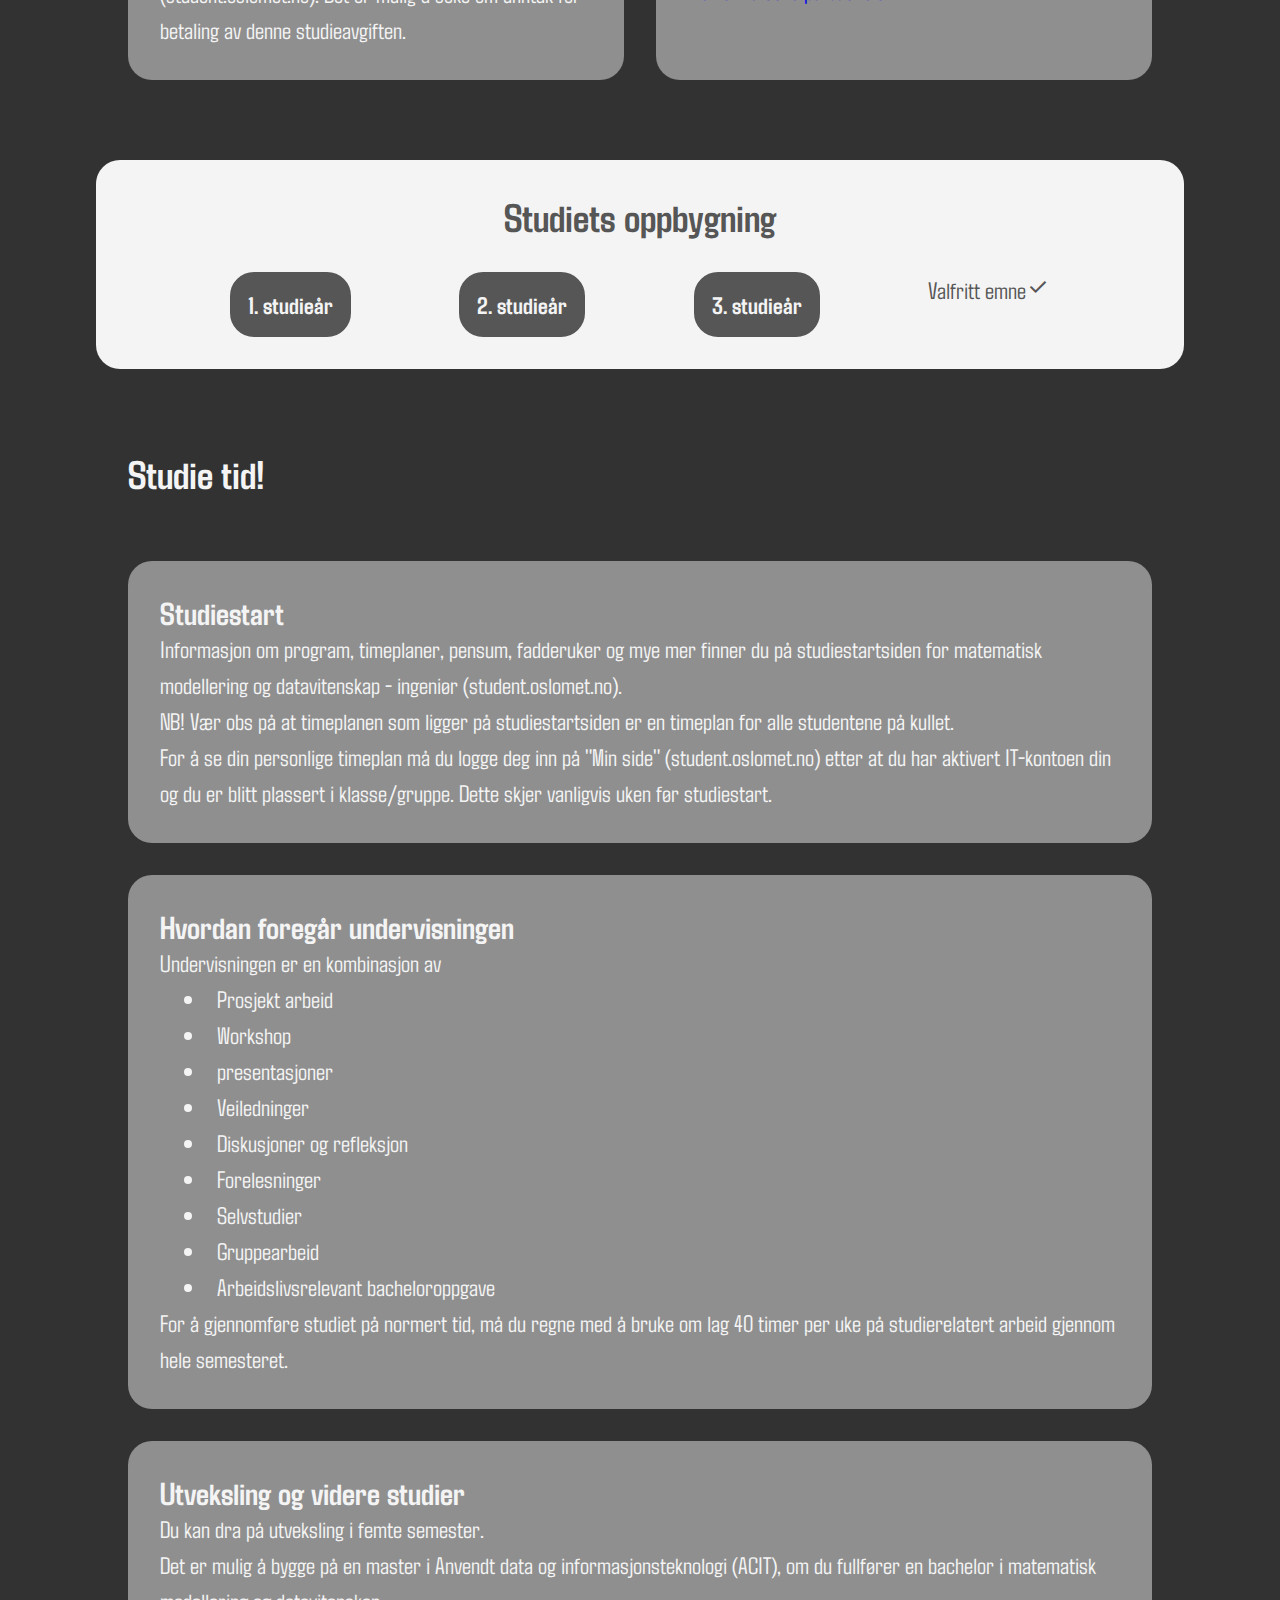
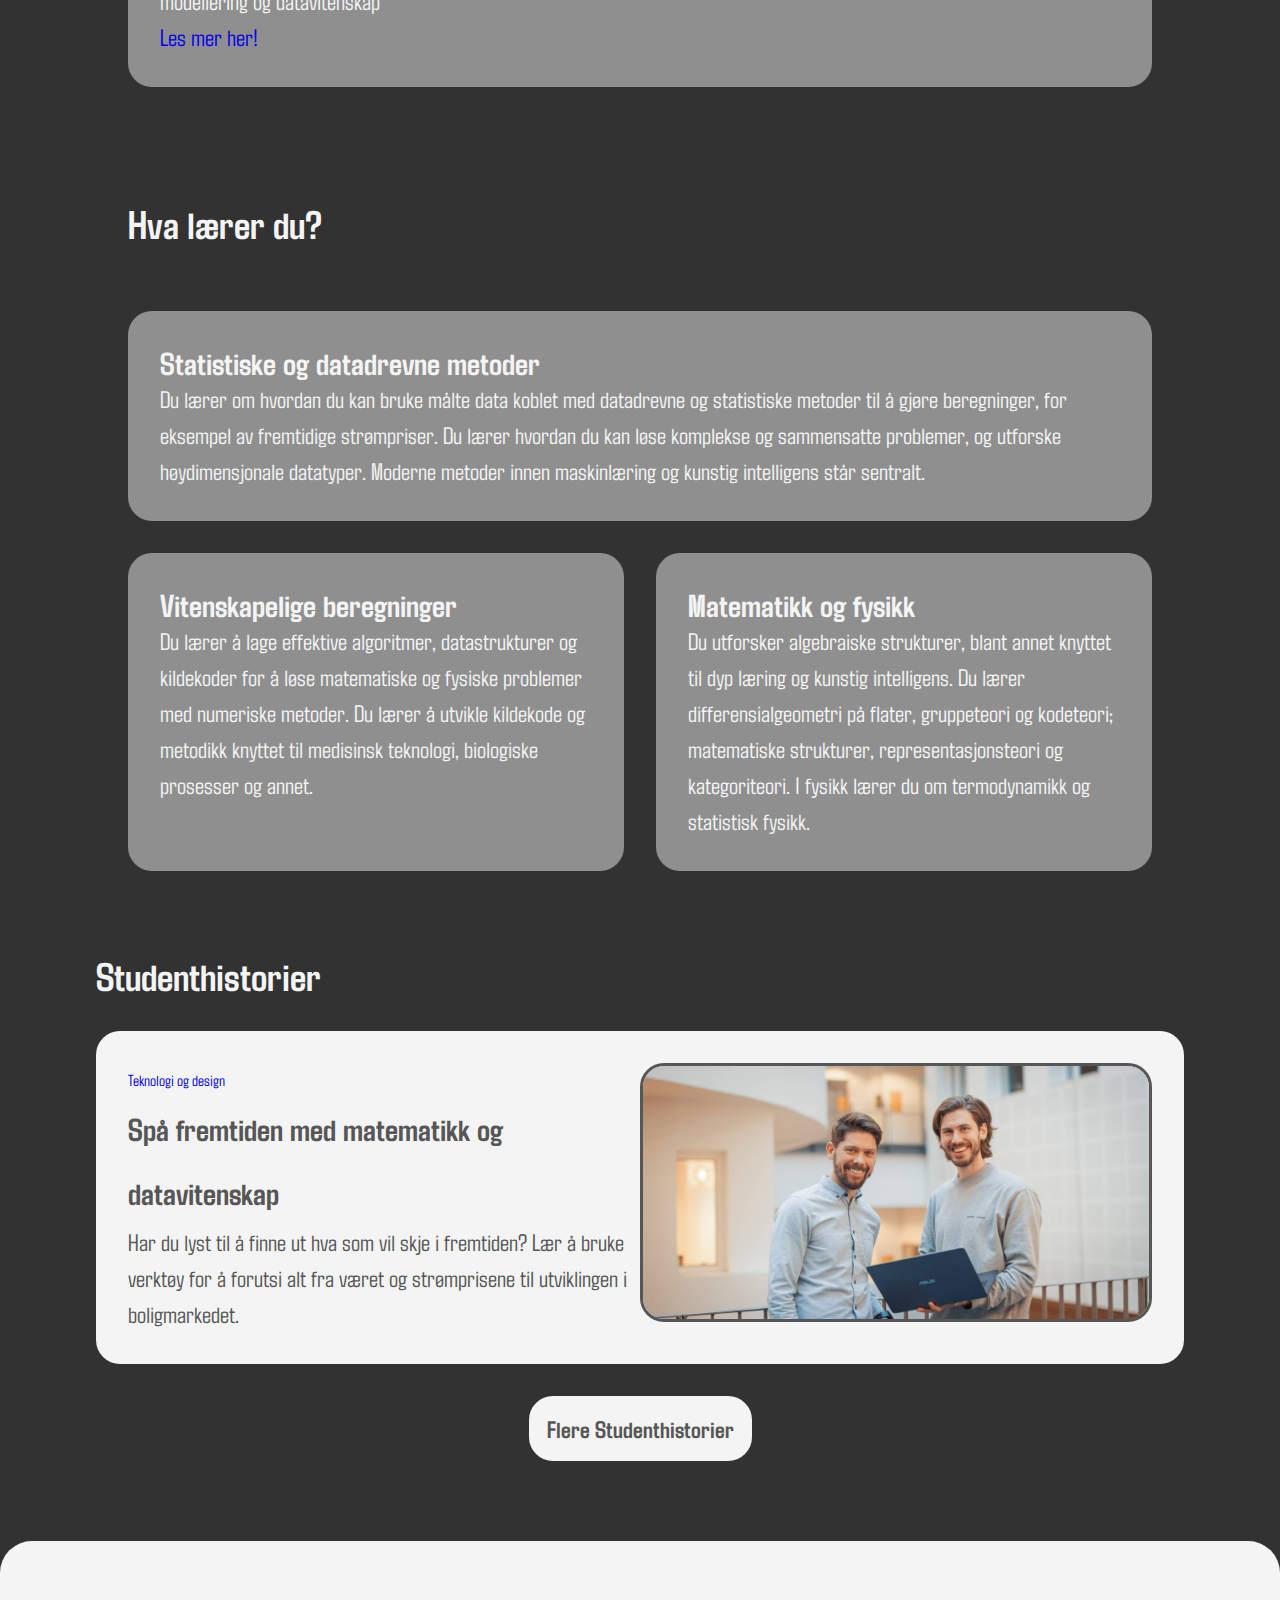
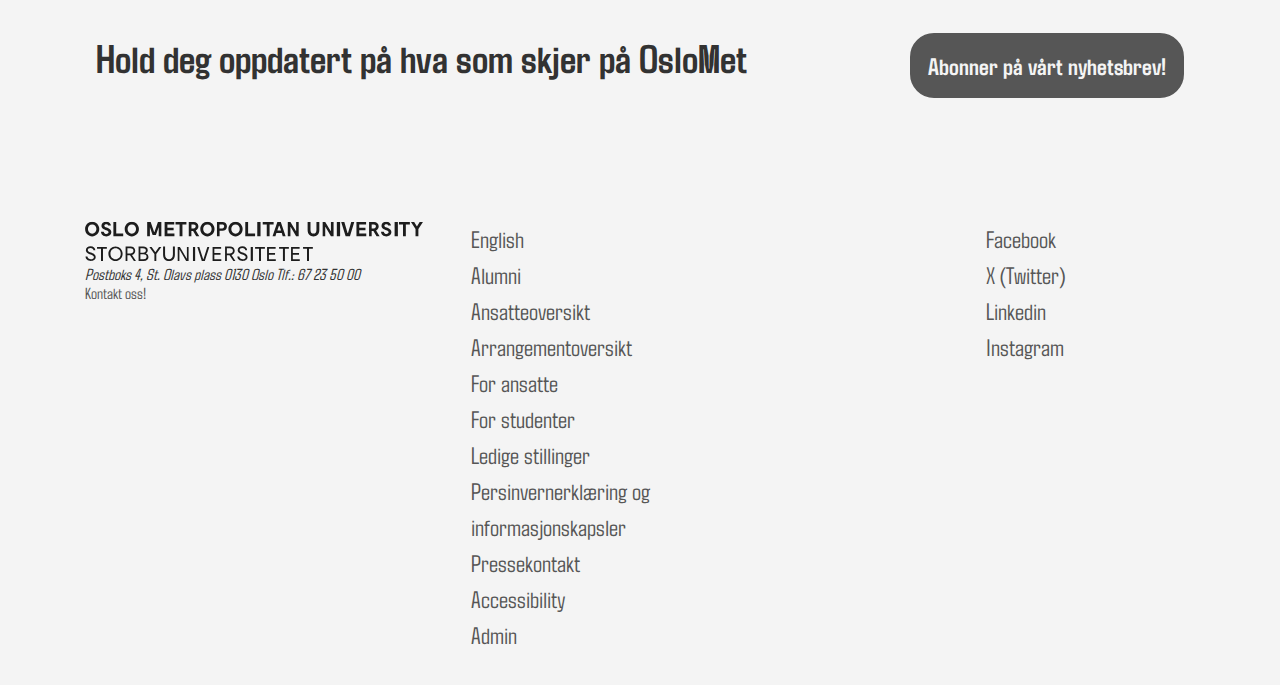
==== commit 31d00974: "create responsive table" ====
--- a/index.html
+++ b/index.html
@@ -161,59 +161,74 @@
                 <section class="semester">
                     <h4>1. Semester</h4>
                     <table class="emnegruppe">
-                        <tr>
-                            <th>EMNE</th>
-                            <th>EMNEKODE</th>
-                            <th>STUDIEPOENG</th>
-                            <th>VALGFRITT</th>
-                        </tr>
-                        <tr>
-                            <td>Diskret Matematikk</td>
-                            <td>DAPE1300</td>
-                            <td>10 stp.</td>
-                        </tr>
-                        <tr>
-                            <td>Programmering</td>
-                            <td>DAPE1400</td>
-                            <td>10 stp.</td>
-                        </tr>
-                        <tr>
-                            <td>Teknologi og samfunn for programmere</td>
-                            <td>DATA1100</td>
-                            <td>5 stp.</td>
-                        </tr>
-                        <tr>
-                            <td>Innføring i modeller og beregninger</td>
-                            <td>MAMO1100</td>
-                            <td>5 stp.</td>
-                        </tr>
+                        <thead>
+                            <tr>
+                                <th>EMNE</th>
+                                <th>EMNEKODE</th>
+                                <th>STUDIEPOENG</th>
+                                <th>VALGFRITT</th>
+                            </tr>
+                        </thead>
+                        <tbody>
+                            <tr>
+                                <td data-label="EMNE">Diskret Matematikk</td>
+                                <td data-label="EMNEKODE">DAPE1300</td>
+                                <td data-label="STUDIEPOENG">10 stp.</td>
+                                <td></td>
+                            </tr>
+                            <tr>
+                                <td data-label="EMNE">Programmering</td>
+                                <td data-label="EMNEKODE">DAPE1400</td>
+                                <td data-label="STUDIEPOENG">10 stp.</td>
+                                <td></td>
+                            </tr>
+                            <tr>
+                                <td data-label="EMNE">Teknologi og samfunn for programmere</td>
+                                <td data-label="EMNEKODE">DATA1100</td>
+                                <td data-label="STUDIEPOENG">5 stp.</td>
+                                <td></td>
+                            </tr>
+                            <tr>
+                                <td data-label="EMNE">Innføring i modeller og beregninger</td>
+                                <td data-label="EMNEKODE">MAMO1100</td>
+                                <td data-label="STUDIEPOENG">5 stp.</td>
+                                <td></td>
+                            </tr>
+                        </tbody>
                     </table>
                 </section>
                 
                 <section class="semester">
                     <h4>2. Semester</h4>
                     <table class="emnegruppe">
-                        <tr>
-                            <th>EMNE</th>
-                            <th>EMNEKODE</th>
-                            <th>STUDIEPOENG</th>
-                            <th>VALGFRITT</th>
-                        </tr>
-                        <tr>
-                            <td><a href="/">Matematikk 1000</a></td>
-                            <td>DAPE2101</td>
-                            <td>10 stp.</td>
-                        </tr>
-                        <tr>
-                            <td><a href="/">Fysikk og kjemi</a></td>
-                            <td>DAPE1400</td>
-                            <td>10 stp.</td>
-                        </tr>
-                        <tr>
-                            <td><a href="/">Databaser</a></td>
-                            <td>DATA1500</td>
-                            <td>10 stp.</td>
-                        </tr>
+                        <thead>
+                            <tr>
+                                <th>EMNE</th>
+                                <th>EMNEKODE</th>
+                                <th>STUDIEPOENG</th>
+                                <th>VALGFRITT</th>
+                            </tr>
+                        </thead>
+                        <tbody>
+                            <tr>
+                                <td data-label="EMNE"><a href="/">Matematikk 1000</a></td>
+                                <td data-label="EMNEKODE">DAPE2101</td>
+                                <td data-label="STUDIEPOENG">10 stp.</td>
+                                <td></td>
+                            </tr>
+                            <tr>
+                                <td data-label="EMNE"><a href="/">Fysikk og kjemi</a></td>
+                                <td data-label="EMNEKODE">DAPE1400</td>
+                                <td data-label="STUDIEPOENG">10 stp.</td>
+                                <td></td>
+                            </tr>
+                            <tr>
+                                <td data-label="EMNE"><a href="/">Databaser</a></td>
+                                <td data-label="EMNEKODE">DATA1500</td>
+                                <td data-label="STUDIEPOENG">10 stp.</td>
+                                <td></td>
+                            </tr>
+                        </tbody>
                     </table>
                 </section>
             </section>
@@ -236,51 +251,65 @@
                     
 
                     <table class="emnegruppe" id="emnegruppeMOF3">
+                        <thead>
+                            <tr>
+                                <th>EMNE</th>
+                                <th>EMNEKODE</th>
+                                <th>STUDIEPOENG</th>
+                                <th>VALGFRITT</th>
+                            </tr>
+                        </thead>
+                       <tbody>
                         <tr>
-                            <th>EMNE</th>
-                            <th>EMNEKODE</th>
-                            <th>STUDIEPOENG</th>
-                            <th>VALGFRITT</th>
+                            <td data-label="EMNE"><a href="/">Matematikk 2000 med statistikk</a></td>
+                            <td data-label="EMNEKODE">DAPE2000</td>
+                            <td data-label="STUDIEPOENG">10 stp.</td>
+                            <td></td>
                         </tr>
                         <tr>
-                            <td><a href="/">Matematikk 2000 med statistikk</a></td>
-                            <td>DAPE2000</td>
-                            <td>10 stp.</td>
+                            <td data-label="EMNE"><a href="/">Moderne fysikk</a></td>
+                            <td data-label="EMNEKODE">MAMO2100</td>
+                            <td data-label="STUDIEPOENG">10 stp.</td>
+                            <td></td>
                         </tr>
                         <tr>
-                            <td><a href="/">Moderne fysikk</a></td>
-                            <td>MAMO2100</td>
-                            <td>10 stp.</td>
+                            <td data-label="EMNE"><a href="/">Lineær algebra og introduksjon til gruppeteori</a></td>
+                            <td data-label="EMNEKODE">MAMO2300</td>
+                            <td data-label="STUDIEPOENG">10 stp.</td>
+                            <td></td>
                         </tr>
-                        <tr>
-                            <td><a href="/">Lineær algebra og introduksjon til gruppeteori</a></td>
-                            <td>MAMO2300</td>
-                            <td>10 stp.</td>
-                        </tr>
+                       </tbody>
                     </table>
 
                     <table class="emnegruppe" id="emnegruppeSODM3">
-                        <tr>
-                            <th>EMNE</th>
-                            <th>EMNEKODE</th>
-                            <th>STUDIEPOENG</th>
-                            <th>VALGFRITT</th>
-                        </tr>
-                        <tr>
-                            <td><a href="/">Matematikk 2000 med statistikk</a></td>
-                            <td>DAPE2000</td>
-                            <td>10 stp.</td>
-                        </tr>
-                        <tr>
-                            <td><a href="/">Moderne fysikk</a></td>
-                            <td>MAMO2100</td>
-                            <td>10 stp.</td>
-                        </tr>
-                        <tr>
-                            <td><a href="/">Algoritmer og datastrukturer</a></td>
-                            <td>DATS2300</td>
-                            <td>10 stp.</td>
-                        </tr>
+                        <thead>
+                            <tr>
+                                <th>EMNE</th>
+                                <th>EMNEKODE</th>
+                                <th>STUDIEPOENG</th>
+                                <th>VALGFRITT</th>
+                            </tr>
+                        </thead>
+                        <tbody>
+                            <tr>
+                                <td data-label="EMNE"><a href="/">Matematikk 2000 med statistikk</a></td>
+                                <td data-label="EMNEKODE">DAPE2000</td>
+                                <td data-label="STUDIEPOENG">10 stp.</td>
+                                <td></td>
+                            </tr>
+                            <tr>
+                                <td data-label="EMNE"><a href="/">Moderne fysikk</a></td>
+                                <td data-label="EMNEKODE">MAMO2100</td>
+                                <td data-label="STUDIEPOENG">10 stp.</td>
+                                <td></td>
+                            </tr>
+                            <tr>
+                                <td data-label="EMNE"><a href="/">Algoritmer og datastrukturer</a></td>
+                                <td data-label="EMNEKODE">DATS2300</td>
+                                <td data-label="STUDIEPOENG">10 stp.</td>
+                                <td></td>
+                            </tr>
+                        </tbody>
                     </table>
                 </section>
                 <section class="semester">
@@ -297,82 +326,102 @@
                     </div>
 
                     <table class="emnegruppe" id="emnegruppeVB4">
-                        <tr>
-                            <th>EMNE</th>
-                            <th>EMNEKODE</th>
-                            <th>STUDIEPOENG</th>
-                            <th>VALGFRITT</th>
-                        </tr>
-                        <tr>
-                            <td><a href="/">Matematikk 4000</a></td>
-                            <td>DAVE3606</td>
-                            <td>10 stp.</td>
-                        </tr>
-                        <tr>
-                            <td><a href="/">Ressurseffektive programmer</a></td>
-                            <td>MAMO2100</td>
-                            <td>10 stp.</td>
-                        </tr>
-                        <tr>
-                            <td><a href="/">Avansert modellering og beregninger</a></td>
-                            <td>MAMO2200</td>
-                            <td>10 stp.</td>
-                        </tr>
+                        <thead>
+                            <tr>
+                                <th>EMNE</th>
+                                <th>EMNEKODE</th>
+                                <th>STUDIEPOENG</th>
+                                <th>VALGFRITT</th>
+                            </tr>
+                        </thead>
+                        <tbody>
+                            <tr>
+                                <td data-label="EMNE"><a href="/">Matematikk 4000</a></td>
+                                <td data-label="EMNEKODE">DAVE3606</td>
+                                <td data-label="STUDIEPOENG">10 stp.</td>
+                                <td></td>
+                            </tr>
+                            <tr>
+                                <td data-label="EMNE"><a href="/">Ressurseffektive programmer</a></td>
+                                <td data-label="EMNEKODE">MAMO2100</td>
+                                <td data-label="STUDIEPOENG">10 stp.</td>
+                                <td></td>
+                            </tr>
+                            <tr>
+                                <td data-label="EMNE"><a href="/">Avansert modellering og beregninger</a></td>
+                                <td data-label="EMNEKODE">MAMO2200</td>
+                                <td data-label="STUDIEPOENG">10 stp.</td>
+                                <td></td>
+                            </tr>
+                        </tbody>
                     </table>
 
                     <table class="emnegruppe" id="emnegruppeSODM4">
-                        <tr>
-                            <th>EMNE</th>
-                            <th>EMNEKODE</th>
-                            <th>STUDIEPOENG</th>
-                            <th>VALGFRITT</th>
-                        </tr>
-                        <tr>
-                            <td><a href="/">Matematikk 4000</a></td>
-                            <td>DAVE3606</td>
-                            <td>10 stp.</td>
-                        </tr>
-                        <tr>
-                            <td><a href="/">Termodynamikk og statistisk fysikk</a></td>
-                            <td>MAMO2400</td>
-                            <td>10 stp.</td>
-                        </tr>
-                        <tr>
-                            <td><a href="/">Symmetrier og algebraiske strukturer</a></td>
-                            <td>MAMO2500</td>
-                            <td>10 stp.</td>
-                        </tr>
+                        <thead>
+                            <tr>
+                                <th>EMNE</th>
+                                <th>EMNEKODE</th>
+                                <th>STUDIEPOENG</th>
+                                <th>VALGFRITT</th>
+                            </tr>
+                        </thead>
+                        <tbody>
+                            <tr>
+                                <td data-label="EMNE"><a href="/">Matematikk 4000</a></td>
+                                <td ddata-label="EMNEKODE">DAVE3606</td>
+                                <td ddata-label="STUDIEPOENG">10 stp.</td>
+                                <td></td>
+                            </tr>
+                            <tr>
+                                <td data-label="EMNE"><a href="/">Termodynamikk og statistisk fysikk</a></td>
+                                <td data-label="EMNEKODE">MAMO2400</td>
+                                <td data-label="STUDIEPOENG">10 stp.</td>
+                                <td></td>
+                            </tr>
+                            <tr>
+                                <td data-label="EMNE"><a href="/">Symmetrier og algebraiske strukturer</a></td>
+                                <td data-label="EMNEKODE">MAMO2500</td>
+                                <td data-label="STUDIEPOENG">10 stp.</td>
+                                <td></td>
+                            </tr>
+                        </tbody>
                     </table>
                     
                     <table class="emnegruppe" id="emnegruppeMOF4">
-                        <tr>
-                            <th>EMNE</th>
-                            <th>EMNEKODE</th>
-                            <th>STUDIEPOENG</th>
-                            <th>VALGFRITT</th>
-                        </tr>
-                        <tr>
-                            <td><a href="/">Matematikk 4000</a></td>
-                            <td>DAVE3606</td>
-                            <td>10 stp.</td>
-                        </tr>
-                        <tr>
-                            <td><a href="/">Statistisk analyse</a></td>
-                            <td>MAMO2400</td>
-                            <td>10 stp.</td>
-                        </tr>
-                        <tr>
-                            <td><a href="/">Visualisering</a></td>
-                            <td>ADSE3200</td>
-                            <td>10 stp.</td>
-                            <td><span class="material-symbols-outlined">check</span></td>
-                        </tr>
-                        <tr>
-                            <td><a href="/">Avansert modellering og beregninger</a></td>
-                            <td>MAMO2200</td>
-                            <td>10 stp.</td>
-                            <td><span class="material-symbols-outlined">check</span></td>
-                        </tr>
+                        <thead>
+                            <tr>
+                                <th>EMNE</th>
+                                <th>EMNEKODE</th>
+                                <th>STUDIEPOENG</th>
+                                <th>VALGFRITT</th>
+                            </tr>
+                        </thead>
+                        <tbody>
+                            <tr >
+                                <td data-label="EMNE"><a href="/">Matematikk 4000</a></td>
+                                <td data-label="EMNEKODE">DAVE3606</td>
+                                <td data-label="STUDIEPOENG">10 stp.</td>
+                                <td></td>
+                            </tr>
+                            <tr>
+                                <td data-label="EMNE"><a href="/">Statistisk analyse</a></td>
+                                <td data-label="EMNEKODE">MAMO2400</td>
+                                <td data-label="STUDIEPOENG">10 stp.</td>
+                                <td></td>
+                            </tr>
+                            <tr>
+                                <td data-label="EMNE"><a href="/">Visualisering</a></td>
+                                <td data-label="EMNEKODE">ADSE3200</td>
+                                <td data-label="STUDIEPOENG">10 stp.</td>
+                                <td><span class="material-symbols-outlined">check</span></td>
+                            </tr>
+                            <tr>
+                                <td data-label="EMNE"><a href="/">Avansert modellering og beregninger</a></td>
+                                <td data-label="EMNEKODE">MAMO2200</td>
+                                <td data-label="STUDIEPOENG">10 stp.</td>
+                                <td data-label="VALGFRITT"><span class="material-symbols-outlined">check</span></td>
+                            </tr>
+                        </tbody>
                     </table>
                 </section>
             </section>
@@ -393,131 +442,148 @@
                     </div>
                     
                     <table class="emnegruppe" id="emnegruppeMOF5">
+                        <thead>
+                            <tr>
+                                <th>EMNE</th>
+                                <th>EMNEKODE</th>
+                                <th>STUDIEPOENG</th>
+                                <th>VALGFRITT</th>
+                            </tr>
+                        </thead>
+                       <tbody>
                         <tr>
-                            <th>EMNE</th>
-                            <th>EMNEKODE</th>
-                            <th>STUDIEPOENG</th>
-                            <th>VALGFRITT</th>
+                            <td data-label="EMNE"><a href="/">Matematikk 3000</a></td>
+                            <td data-label="EMNEKODE">DAVE3700</td>
+                            <td data-label="STUDIEPOENG">10 stp.</td>
+                            <td></td>
                         </tr>
                         <tr>
-                            <td><a href="/">Matematikk 3000</a></td>
-                            <td>DAVE3700</td>
-                            <td>10 stp.</td>
+                            <td data-label="EMNE"><a href="/">Reel analyse</a></td>
+                            <td data-label="EMNEKODE">MAMO3300</td>
+                            <td data-label="STUDIEPOENG">10 stp.</td>
+                            <td></td>
                         </tr>
                         <tr>
-                            <td><a href="/">Reel analyse</a></td>
-                            <td>MAMO3300</td>
-                            <td>10 stp.</td>
+                            <td data-label="EMNE"><a href="/">Introduksjon til IT-forskning</a></td>
+                            <td data-label="EMNEKODE">DATA3730</td>
+                            <td data-label="STUDIEPOENG">10 stp.</td>
+                            <td data-label="VALGFRITT"><span class="material-symbols-outlined">check</span></td>
                         </tr>
                         <tr>
-                            <td><a href="/">Introduksjon til IT-forskning</a></td>
-                            <td>DATA3730</td>
-                            <td>10 stp.</td>
-                            <td><span class="material-symbols-outlined">check</span></td>
+                            <td data-label="EMNE"><a href="/">Introduction to Data Science with Scripting</a></td>
+                            <td data-label="EMNEKODE">DATA3800</td>
+                            <td data-label="STUDIEPOENG">10 stp.</td>
+                            <td data-label="VALGFRITT"><span class="material-symbols-outlined">check</span></td>
                         </tr>
                         <tr>
-                            <td><a href="/">Introduction to Data Science with Scripting</a></td>
-                            <td>DATA3800</td>
-                            <td>10 stp.</td>
-                            <td><span class="material-symbols-outlined">check</span></td>
+                            <td data-label="EMNE"><a href="/">Datasikkerhet</a></td>
+                            <td data-label="EMNEKODE">ITPE3100</td>
+                            <td data-label="STUDIEPOENG">10 stp.</td>
+                            <td data-label="VALGFRITT"><span class="material-symbols-outlined">check</span></td>
                         </tr>
                         <tr>
-                            <td><a href="/">Datasikkerhet</a></td>
-                            <td>ITPE3100</td>
-                            <td>10 stp.</td>
-                            <td><span class="material-symbols-outlined">check</span></td>
+                            <td data-label="EMNE"><a href="/">Simulering og visualisering</a></td>
+                            <td data-label="EMNEKODE">MAMO3200</td>
+                            <td data-label="STUDIEPOENG">10 stp.</td>
+                            <td data-label="VALGFRITT"><span class="material-symbols-outlined">check</span></td>
                         </tr>
-                        <tr>
-                            <td><a href="/">Simulering og visualisering</a></td>
-                            <td>MAMO3200</td>
-                            <td>10 stp.</td>
-                            <td><span class="material-symbols-outlined">check</span></td>
-                        </tr>
+                       </tbody>
                     </table>
 
                     <table class="emnegruppe" id="emnegruppeSODM5">
-                        <tr>
-                            <th>EMNE</th>
-                            <th>EMNEKODE</th>
-                            <th>STUDIEPOENG</th>
-                            <th>VALGFRITT</th>
-                        </tr>
-                        <tr>
-                            <td><a href="/">Matematikk 3000</a></td>
-                            <td>DAVE3700</td>
-                            <td>10 stp.</td>
-                        </tr>
-                        <tr>
-                            <td><a href="/">Introduksjon til Kunstig Intelligens</a></td>
-                            <td>DAVE3625</td>
-                            <td>10 stp.</td>
-                        </tr>
-                        <tr>
-                            <td><a href="/">Introduksjon til IT-forskning</a></td>
-                            <td>DATA3730</td>
-                            <td>10 stp.</td>
-                            <td><span class="material-symbols-outlined">check</span></td>
-                        </tr>
-                        <tr>
-                            <td><a href="/">Anvendt kunstig intelligens og data science prosjekt</a></td>
-                            <td>DATA3750</td>
-                            <td>10 stp.</td>
-                            <td><span class="material-symbols-outlined">check</span></td>
-                        </tr>
-                        <tr>
-                            <td><a href="/">Datasikkerhet</a></td>
-                            <td>ITPE3100</td>
-                            <td>10 stp.</td>
-                            <td><span class="material-symbols-outlined">check</span></td>
-                        </tr>
-                        <tr>
-                            <td><a href="/">Simulering og visualisering</a></td>
-                            <td>MAMO3200</td>
-                            <td>10 stp.</td>
-                            <td><span class="material-symbols-outlined">check</span></td>
-                        </tr>
+                        <thead>
+                            <tr>
+                                <th>EMNE</th>
+                                <th>EMNEKODE</th>
+                                <th>STUDIEPOENG</th>
+                                <th>VALGFRITT</th>
+                            </tr>
+                        </thead>
+                        <tbody>
+                            <tr>
+                                <td data-label="EMNE"><a href="/">Matematikk 3000</a></td>
+                                <td data-label="EMNEKODE">DAVE3700</td>
+                                <td data-label="STUDIEPOENG">10 stp.</td>
+                                <td></td>
+                            </tr>
+                            <tr>
+                                <td data-label="EMNE"><a href="/">Introduksjon til Kunstig Intelligens</a></td>
+                                <td data-label="EMNEKODE">DAVE3625</td>
+                                <td data-label="STUDIEPOENG">10 stp.</td>
+                            </tr>
+                            <tr>
+                                <td data-label="EMNE"><a href="/">Introduksjon til IT-forskning</a></td>
+                                <td data-label="EMNEKODE">DATA3730</td>
+                                <td data-label="STUDIEPOENG">10 stp.</td>
+                                <td data-label="VALGFRITT"><span class="material-symbols-outlined">check</span></td>
+                            </tr>
+                            <tr>
+                                <td data-label="EMNE"><a href="/">Anvendt kunstig intelligens og data science prosjekt</a></td>
+                                <td data-label="EMNEKODE">DATA3750</td>
+                                <td data-label="STUDIEPOENG">10 stp.</td>
+                                <td data-label="VALGFRITT"><span class="material-symbols-outlined">check</span></td>
+                            </tr>
+                            <tr>
+                                <td data-label="EMNE"><a href="/">Datasikkerhet</a></td>
+                                <td data-label="EMNEKODE">ITPE3100</td>
+                                <td data-label="STUDIEPOENG">10 stp.</td>
+                                <td data-label="VALGFRITT"><span class="material-symbols-outlined">check</span></td>
+                            </tr>
+                            <tr>
+                                <td data-label="EMNE"><a href="/">Simulering og visualisering</a></td>
+                                <td data-label="EMNEKODE">MAMO3200</td>
+                                <td data-label="STUDIEPOENG">10 stp.</td>
+                                <td data-label="VALGFRITT"><span class="material-symbols-outlined">check</span></td>
+                            </tr>
+                        </tbody>
                     </table>
                     <table class="emnegruppe" id="emnegruppeVB5">
-                        <tr>
-                            <th>EMNE</th>
-                            <th>EMNEKODE</th>
-                            <th>STUDIEPOENG</th>
-                            <th>VALGFRITT</th>
-                        </tr>
-                        <tr>
-                            <td><a href="/">Matematikk 3000</a></td>
-                            <td>DAVE3700</td>
-                            <td>10 stp.</td>
-                        </tr>
-                        <tr>
-                            <td><a href="/">Simulering og visualisering</a></td>
-                            <td>MAMO3200</td>
-                            <td>10 stp.</td>
-                        </tr>
-                        <tr>
-                            <td><a href="/">Introduksjon til IT-forskning</a></td>
-                            <td>DATA3730</td>
-                            <td>10 stp.</td>
-                            <td><span class="material-symbols-outlined">check</span></td>
-                        </tr>
-                        <tr>
-                            <td><a href="/">Lineær algebra og introduksjon til gruppeteori</a></td>
-                            <td>MAMO2300</td>
-                            <td>10 stp.</td>
-                            <td><span class="material-symbols-outlined">check</span></td>
-                        </tr>
-                        <tr>
-                            <td><a href="/">Datasikkerhet</a></td>
-                            <td>ITPE3100</td>
-                            <td>10 stp.</td>
-                            <td><span class="material-symbols-outlined">check</span></td>
-                        </tr>
-                        <tr>
-                            <td><a href="/">Reel analyse</a></td>
-                            <td>MAMO3300</td>
-                            <td>10 stp.</td>
-                            <td><span class="material-symbols-outlined">check</span></td>
-                        </tr>
+                        <thead>
+                            <tr>
+                                <th>EMNE</th>
+                                <th>EMNEKODE</th>
+                                <th>STUDIEPOENG</th>
+                                <th>VALGFRITT</th>
+                            </tr>
+                        </thead>
+                        <tbody>
+                            <tr>
+                                <td data-label="EMNE"><a href="/">Matematikk 3000</a></td>
+                                <td data-label="EMNEKODE">DAVE3700</td>
+                                <td data-label="STUDIEPOENG">10 stp.</td>
+                                <td></td>
+                            </tr>
+                            <tr>
+                                <td data-label="EMNE"><a href="/">Simulering og visualisering</a></td>
+                                <td data-label="EMNEKODE">MAMO3200</td>
+                                <td data-label="STUDIEPOENG">10 stp.</td>
+                                <td></td>
+                            </tr>
+                            <tr>
+                                <td data-label="EMNE"><a href="/">Introduksjon til IT-forskning</a></td>
+                                <td data-label="EMNEKODE">DATA3730</td>
+                                <td data-label="STUDIEPOENG">10 stp.</td>
+                                <td data-label="VALGFRITT"><span class="material-symbols-outlined">check</span></td>
+                            </tr>
+                            <tr>
+                                <td data-label="EMNE"><a href="/">Lineær algebra og introduksjon til gruppeteori</a></td>
+                                <td data-label="EMNEKODE">MAMO2300</td>
+                                <td data-label="STUDIEPOENG">10 stp.</td>
+                                <td data-label="VALGFRITT"><span class="material-symbols-outlined">check</span></td>
+                            </tr>
+                            <tr>
+                                <td data-label="EMNE"><a href="/">Datasikkerhet</a></td>
+                                <td data-label="EMNEKODE">ITPE3100</td>
+                                <td data-label="STUDIEPOENG">10 stp.</td>
+                                <td data-label="VALGFRITT"><span class="material-symbols-outlined">check</span></td>
+                            </tr>
+                            <tr>
+                                <td data-label="EMNE"><a href="/">Reel analyse</a></td>
+                                <td data-label="EMNEKODE">MAMO3300</td>
+                                <td data-label="STUDIEPOENG">10 stp.</td>
+                                <td data-label="VALGFRITT"><span class="material-symbols-outlined">check</span></td>
+                            </tr>
+                        </tbody>
                     </table>
                 </section>
                 <section class="semester">
@@ -534,109 +600,124 @@
                     </div>
 
                     <table class="emnegruppe" id="emnegruppeMOF6">
-                        <tr>
-                            <th>EMNE</th>
-                            <th>EMNEKODE</th>
-                            <th>STUDIEPOENG</th>
-                            <th>VALGFRITT</th>
-                        </tr>
-                        <tr>
-                            <td><a href="/">Bacheloroppgave</a></td>
-                            <td>DATA3900</td>
-                            <td>20 stp.</td>
-                        </tr>
-                        <tr>
-                            <td><a href="/">Testing av programvare</a></td>
-                            <td>ADTS2310</td>
-                            <td>10 stp.</td>
-                            <td><span class="material-symbols-outlined">check</span></td>
-                        </tr>
-                        <tr>
-                            <td><a href="/">Datanettverk og skytjenester</a></td>
-                            <td>DATA2410</td>
-                            <td>10 stp.</td>
-                            <td><span class="material-symbols-outlined">check</span></td>
-                        </tr>
-                        <tr>
-                            <td><a href="/">Ressurseffektive programmer</a></td>
-                            <td>DAVE3606</td>
-                            <td>10 stp.</td>
-                            <td><span class="material-symbols-outlined">check</span></td>
-                        </tr>
-                        <tr>
-                            <td><a href="/">Avansert modellering og beregninger</a></td>
-                            <td>MAMO2200</td>
-                            <td>10 stp.</td>
-                            <td><span class="material-symbols-outlined">check</span></td>
-                        </tr>
+                        <thead>
+                            <tr>
+                                <th>EMNE</th>
+                                <th>EMNEKODE</th>
+                                <th>STUDIEPOENG</th>
+                                <th>VALGFRITT</th>
+                            </tr>
+                        </thead>
+                        <tbody>
+                            <tr>
+                                <td data-label="EMNE"><a href="/">Bacheloroppgave</a></td>
+                                <td data-label="EMNEKODE">DATA3900</td>
+                                <td data-label="STUDIEPOENG">20 stp.</td>
+                                <td></td>
+                            </tr>
+                            <tr>
+                                <td data-label="EMNE"><a href="/">Testing av programvare</a></td>
+                                <td data-label="EMNEKODE">ADTS2310</td>
+                                <td data-label="STUDIEPOENG">10 stp.</td>
+                                <td data-label="VALGFRITT"><span class="material-symbols-outlined">check</span></td>
+                            </tr>
+                            <tr>
+                                <td data-label="EMNE"><a href="/">Datanettverk og skytjenester</a></td>
+                                <td data-label="EMNEKODE">DATA2410</td>
+                                <td data-label="STUDIEPOENG">10 stp.</td>
+                                <td data-label="VALGFRITT"><span class="material-symbols-outlined">check</span></td>
+                            </tr>
+                            <tr>
+                                <td data-label="EMNE"><a href="/">Ressurseffektive programmer</a></td>
+                                <td data-label="EMNEKODE">DAVE3606</td>
+                                <td data-label="STUDIEPOENG">10 stp.</td>
+                                <td data-label="VALGFRITT"><span class="material-symbols-outlined">check</span></td>
+                            </tr>
+                            <tr>
+                                <td data-label="EMNE"><a href="/">Avansert modellering og beregninger</a></td>
+                                <td data-label="EMNEKODE">MAMO2200</td>
+                                <td data-label="STUDIEPOENG">10 stp.</td>
+                                <td data-label="VALGFRITT"><span class="material-symbols-outlined">check</span></td>
+                            </tr>
+                        </tbody>
                     </table>
                     <table class="emnegruppe" id="emnegruppeSODM6">
-                        <tr>
-                            <th>EMNE</th>
-                            <th>EMNEKODE</th>
-                            <th>STUDIEPOENG</th>
-                            <th>VALGFRITT</th>
-                        </tr>
-                        <tr>
-                            <td><a href="/">Bacheloroppgave</a></td>
-                            <td>DATA3900</td>
-                            <td>20 stp.</td>
-                        </tr>
-                        <tr>
-                            <td><a href="/">Testing av programvare</a></td>
-                            <td>ADTS2310</td>
-                            <td>10 stp.</td>
-                            <td><span class="material-symbols-outlined">check</span></td>
-                        </tr>
-                        <tr>
-                            <td><a href="/">Datanettverk og skytjenester</a></td>
-                            <td>DATA2410</td>
-                            <td>10 stp.</td>
-                            <td><span class="material-symbols-outlined">check</span></td>
-                        </tr>
-                        <tr>
-                            <td><a href="/">Ressurseffektive programmer</a></td>
-                            <td>DAVE3606</td>
-                            <td>10 stp.</td>
-                            <td><span class="material-symbols-outlined">check</span></td>
-                        </tr>
+                        <thead>
+                            <tr>
+                                <th>EMNE</th>
+                                <th>EMNEKODE</th>
+                                <th>STUDIEPOENG</th>
+                                <th>VALGFRITT</th>
+                            </tr>
+                        </thead>
+                        <tbody>
+                            <tr>
+                                <td data-label="EMNE"><a href="/">Bacheloroppgave</a></td>
+                                <td data-label="EMNEKODE">DATA3900</td>
+                                <td data-label="STUDIEPOENG">20 stp.</td>
+                                <td></td>
+                            </tr>
+                            <tr>
+                                <td data-label="EMNE"><a href="/">Testing av programvare</a></td>
+                                <td data-label="EMNEKODE">ADTS2310</td>
+                                <td data-label="STUDIEPOENG">10 stp.</td>
+                                <td data-label="VALGFRITT"><span class="material-symbols-outlined">check</span></td>
+                            </tr>
+                            <tr>
+                                <td data-label="EMNE"><a href="/">Datanettverk og skytjenester</a></td>
+                                <td data-label="EMNEKODE">DATA2410</td>
+                                <td data-label="STUDIEPOENG">10 stp.</td>
+                                <td data-label="VALGFRITT"><span class="material-symbols-outlined">check</span></td>
+                            </tr>
+                            <tr>
+                                <td data-label="EMNE"><a href="/">Ressurseffektive programmer</a></td>
+                                <td data-label="EMNEKODE">DAVE3606</td>
+                                <td data-label="STUDIEPOENG">10 stp.</td>
+                                <td data-label="VALGFRITT"><span class="material-symbols-outlined">check</span></td>
+                            </tr>
+                        </tbody>
                     </table>
                     <table class="emnegruppe" id="emnegruppeVB6">
-                        <tr>
-                            <th>EMNE</th>
-                            <th>EMNEKODE</th>
-                            <th>STUDIEPOENG</th>
-                            <th>VALGFRITT</th>
-                        </tr>
-                        <tr>
-                            <td><a href="/">Bacheloroppgave</a></td>
-                            <td>DATA3900</td>
-                            <td>20 stp.</td>
-                        </tr>
-                        <tr>
-                            <td><a href="/">Visualisering</a></td>
-                            <td>ADSE3200</td>
-                            <td>10 stp.</td>
-                            <td><span class="material-symbols-outlined">check</span></td>
-                        </tr>
-                        <tr>
-                            <td><a href="/">Testing av programvare</a></td>
-                            <td>ADTS2310</td>
-                            <td>10 stp.</td>
-                            <td><span class="material-symbols-outlined">check</span></td>
-                        </tr>
-                        <tr>
-                            <td><a href="/">Datanettverk og skytjenester</a></td>
-                            <td>DATA2410</td>
-                            <td>10 stp.</td>
-                            <td><span class="material-symbols-outlined">check</span></td>
-                        </tr>
-                        <tr>
-                            <td><a href="/">Symmetrier og algebraiske strukturer</a></td>
-                            <td>MAMO2500</td>
-                            <td>10 stp.</td>
-                            <td><span class="material-symbols-outlined">check</span></td>
-                        </tr>
+                        <thead>
+                            <tr>
+                                <th>EMNE</th>
+                                <th>EMNEKODE</th>
+                                <th>STUDIEPOENG</th>
+                                <th>VALGFRITT</th>
+                            </tr>
+                        </thead>
+                       <tbody>
+                            <tr>
+                                <td data-label="EMNE"><a href="/">Bacheloroppgave</a></td>
+                                <td data-label="EMNEKODE">DATA3900</td>
+                                <td data-label="STUDIEPOENG">20 stp.</td>
+                                <td></td>
+                            </tr>
+                            <tr>
+                                <td data-label="EMNE"><a href="/">Visualisering</a></td>
+                                <td data-label="EMNEKODE">ADSE3200</td>
+                                <td data-label="STUDIEPOENG">10 stp.</td>
+                                <td data-label="VALGFRITT"><span class="material-symbols-outlined">check</span></td>
+                            </tr>
+                            <tr>
+                                <td data-label="EMNE"><a href="/">Testing av programvare</a></td>
+                                <td data-label="EMNEKODE">ADTS2310</td>
+                                <td data-label="STUDIEPOENG">10 stp.</td>
+                                <td data-label="VALGFRITT"><span class="material-symbols-outlined">check</span></td>
+                            </tr>
+                            <tr>
+                                <td data-label="EMNE"><a href="/">Datanettverk og skytjenester</a></td>
+                                <td data-label="EMNEKODE">DATA2410</td>
+                                <td data-label="STUDIEPOENG">10 stp.</td>
+                                <td data-label="VALGFRITT"><span class="material-symbols-outlined">check</span></td>
+                            </tr>
+                            <tr>
+                                <td data-label="EMNE"><a href="/">Symmetrier og algebraiske strukturer</a></td>
+                                <td data-label="EMNEKODE">MAMO2500</td>
+                                <td data-label="STUDIEPOENG">10 stp.</td>
+                                <td data-label="VALGFRITT"><span class="material-symbols-outlined">check</span></td>
+                            </tr>
+                       </tbody>
                     </table>
                 </section>
             </section>
--- a/styling/stylesheet.css
+++ b/styling/stylesheet.css
@@ -63,23 +63,38 @@
 
 button{
     text-decoration: none;
-    font-size: 1rem;
+    font-family: "Agdasima", sans-serif;
+    font-size: var(--24px);
     font-weight: 600;
-    padding: 1rem;
-    border-radius: 1.5rem;
-    border: none;
+    padding: var(--16px);
+    border-radius: var(--24px);
     cursor: pointer;
     display: inline-block;
+    width: auto;
+    align-self: center;
 }
 
 .button-primary{
     background-color: var(--main-dark);
     color: var(--main-light);
-}
+    border: solid var(--main-dark) 2px;
+}
+
+.button-primary:hover, .button-primary:active {
+    color: var(--main-dark);
+    background-color: var(--main-light);
+}
+
 
 .button-secondary {
     background-color: var(--main-light);
     color: var(--main-dark);
+    border: solid var(--main-light) 2px;
+}
+
+.button-secondary:hover, .button-secondary:active {
+    background-color: var(--main-darker);
+    color: var(--main-light);
 }
 
 img {
@@ -131,7 +146,7 @@
 
 /* styling burger menu toggle */
 .burger span {
-    font-size: 2rem;
+    font-size: var(--32px);
     cursor: pointer;
 }
 
@@ -152,7 +167,7 @@
 
 /* Aligning nav links */
 .nav-items {
-    margin-right: 2rem;
+    margin-right: var(--32px);
     display: flex;
     justify-content: space-between;
     gap: 2rem;
@@ -230,7 +245,6 @@
 }
 
 .program-list .grid-container {
-    width: 100%;
     display: grid;
     grid-template-rows: auto;
     grid-template-columns: repeat(4, 1fr);
@@ -254,17 +268,14 @@
     gap: 2rem;
 }
 
-.column-3 {
-    grid-template-columns: repeat(auto-fit, minmax(23rem, 1fr));
+.column-2, .column-3 {
+    grid-template-columns: repeat(2, 1fr);
 }
 
 .column-3 > .info-box:first-child {
     grid-column: 1 / -1;
 }
 
-.column-2 {
-    grid-template-columns: repeat(auto-fit, minmax(23rem, 1fr));
-}
 .row {
     /*grid-template-columns: repeat(1, 1fr);*/
 }
@@ -275,7 +286,7 @@
     border-radius: var(--24px);
     display: grid;
     grid-template-rows: auto;
-    grid-template-columns: repeat(auto-fit, minmax(23rem, 1fr));
+    grid-template-columns: repeat(2, 1fr);
     align-items: center;
 }
 
@@ -321,8 +332,8 @@
 }
 
 .studieaar {
-    width: 100%;
-    display: flex;
+    display: flex;
+    width: 100%;
     flex-direction: column;
     justify-content: space-between;
     align-items: center;
@@ -333,12 +344,11 @@
 }
 
 .semester {
-    width: 100%;
-    display: flex;
+    display: flex;
+    width: 100%;
     flex-direction: column;
     justify-content: space-between;
     gap: 1rem;
-    padding: 1rem;
 }
 
 .semester:not(:last-child) {
@@ -346,11 +356,28 @@
     margin-bottom: 1rem;
 }
 
+table {
+    width: 100%;
+    max-width: 100%;
+    border-collapse: collapse;
+    table-layout: fixed;
+    empty-cells: hide;
+    border: 1px solid var(--main-normal);
+    margin: 0;
+}
+
+table thead {
+    text-align: left;
+}
+
+table tr {
+    border-bottom: 1px solid var(--main-normal);
+}
+
 .button-group {
     width: 80%;
     display: flex;
     justify-content: space-between;
-    gap: 0;
 }
 
 .emnegruppe a, footer a {
@@ -376,7 +403,7 @@
 #MOF4:checked ~ #emnegruppeMOF4, #SODM4:checked ~ #emnegruppeSODM4 , #VB4:checked ~ #emnegruppeVB4,
 #MOF5:checked ~ #emnegruppeMOF5, #SODM5:checked ~ #emnegruppeSODM5 , #VB5:checked ~ #emnegruppeVB5,
 #MOF6:checked ~ #emnegruppeMOF6, #SODM6:checked ~ #emnegruppeSODM6 , #VB6:checked ~ #emnegruppeVB6 {
-    display: grid;
+    display: table;
 }
 
 #emnegruppeMOF3, #emnegruppeSODM3,
@@ -424,13 +451,45 @@
     justify-self: center;
 }
 
-.activity {
+body.activity {
     background-color: var(--activity-dark);
     font-family: 'Khand', sans-serif;
 }
 
+body.activity main {
+    display: flex;
+    flex-direction: column;
+    justify-content: space-between;
+    color: var(--activity-light);
+    width: 100%;
+}
+
+.activity main a {
+    color: var(--activity-light);
+    text-decoration: underline dotted var(--activity-light);
+}
+
+.activity .container{
+    width: 100%;
+    line-height: 2;
+    border-radius: var(--24px);
+    display: grid;
+    grid-template-rows: auto;
+    grid-template-columns: repeat(2, 1fr);
+    align-items: center;
+}
+
+.activity .container img {
+    border: solid var(--activity-light) 0.2rem;
+    border-radius: 1.5rem;
+}
+
 .activity header {
     color: var(--activity-light);
+}
+
+.activity .header-container {
+    justify-items: center;
 }
 
 .activity footer, .activity footer a {
@@ -448,8 +507,34 @@
     transition: text-decoration-color 400ms ease-in-out;
     padding: auto;
 }
+
+.activity .button-primary {
+    color: var(--activity-light);
+    background-color: var(--activity-dark);
+    border: solid var(--activity-dark) 2px;
+}
+
+.activity .button-primary:hover {
+    color: var(--activity-dark);
+    background-color: var(--activity-light);
+}
+
+.activity .button-secondary {
+    color: var(--activity-dark);
+    background-color: var(--activity-light);
+    border: solid var(--activity-light) 2px;
+}
+
+.activity .button-secondary:hover {
+    color: var(--activity-light);
+    background-color: var(--activity-dark);
+}
+
+.activity button {
+    font-family: 'Khand', sans-serif;
+}
 /* media query for small devices like phones and smaller tablets */
-@media (max-width:48em){
+@media (max-width:47.9em){
 
     p, li {
         font-size: 1.5rem;
@@ -491,7 +576,7 @@
         display: block;
     }
 
-    .video-container, .footer-header, .footer-main {
+    .video-container, .footer-header, .footer-main, .article-box, .button-group, .column-2, .column-3 {
         display: flex;
         flex-direction: column;
         justify-content: space-between;
@@ -506,14 +591,46 @@
         text-align: left;
         grid-template-columns: 1fr;
     }
+
+    table {
+        empty-cells: hide;
+    }
+
+    table thead tr {
+        display: none;
+    }
+
+    table tr {
+        display: block;
+    }
+
+    table th, table td {
+        padding: 0.5rem;
+    }
+
+    table td {
+        text-align: right;
+        display: block;
+        font: var(--16px);
+    }
+
+    table td::before {
+        content: attr(data-label);
+        float: left;
+        font-weight: bold;
+    }
+
+    table td:last-child {
+        border-bottom: 0;
+    }
     
 
 }
 
 
 /* media query for small devices like phones */
-@media (min-width: 48.01em) and (max-width:63em) {
-    .video-container, .footer-header, .footer-main {
+@media (min-width: 48em) and (max-width:63em) {
+    .video-container, .footer-header, .footer-main, .article-box, .button-group, .column-2, .column-3  {
         display: flex;
         flex-direction: column;
         justify-content: space-between;
@@ -531,6 +648,6 @@
 
 
 /* media query for desktops */
-@media (min-width:64.1em) {
-
-}
+@media (min-width:64em) {
+
+}
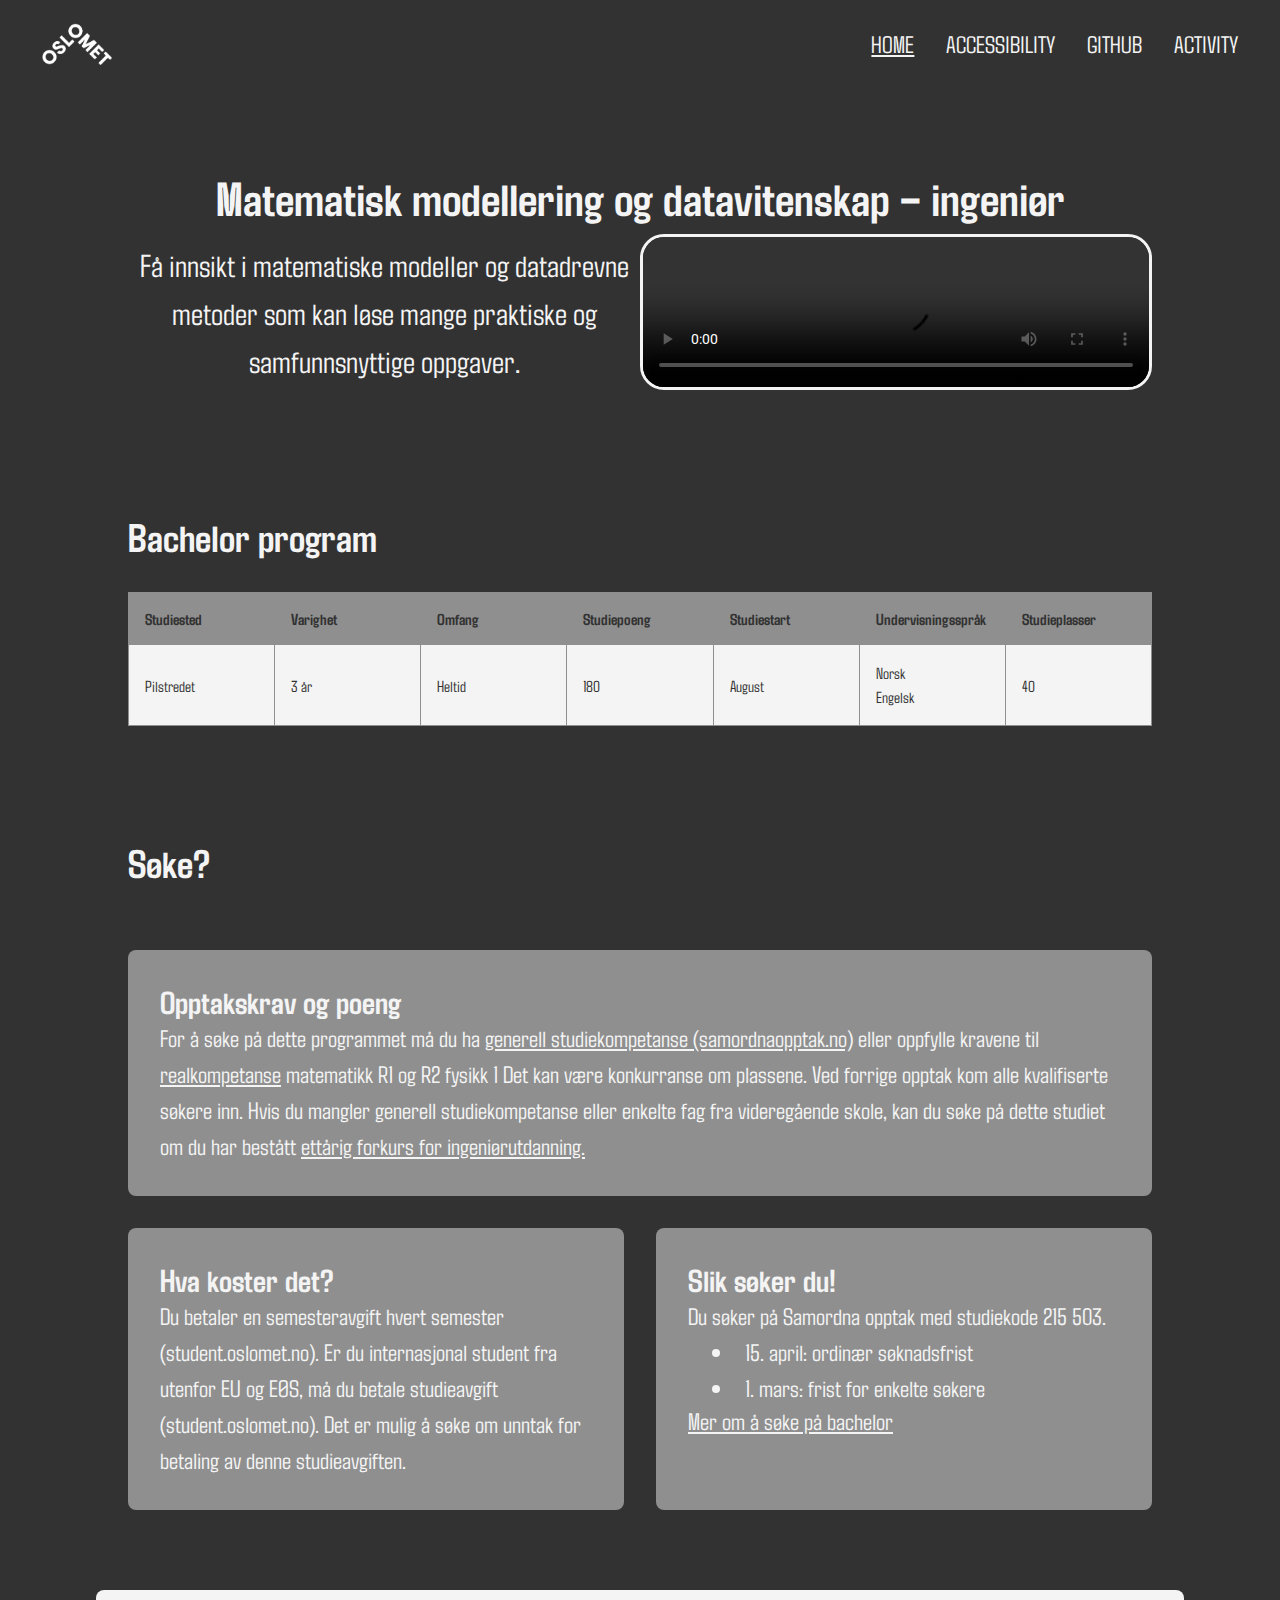
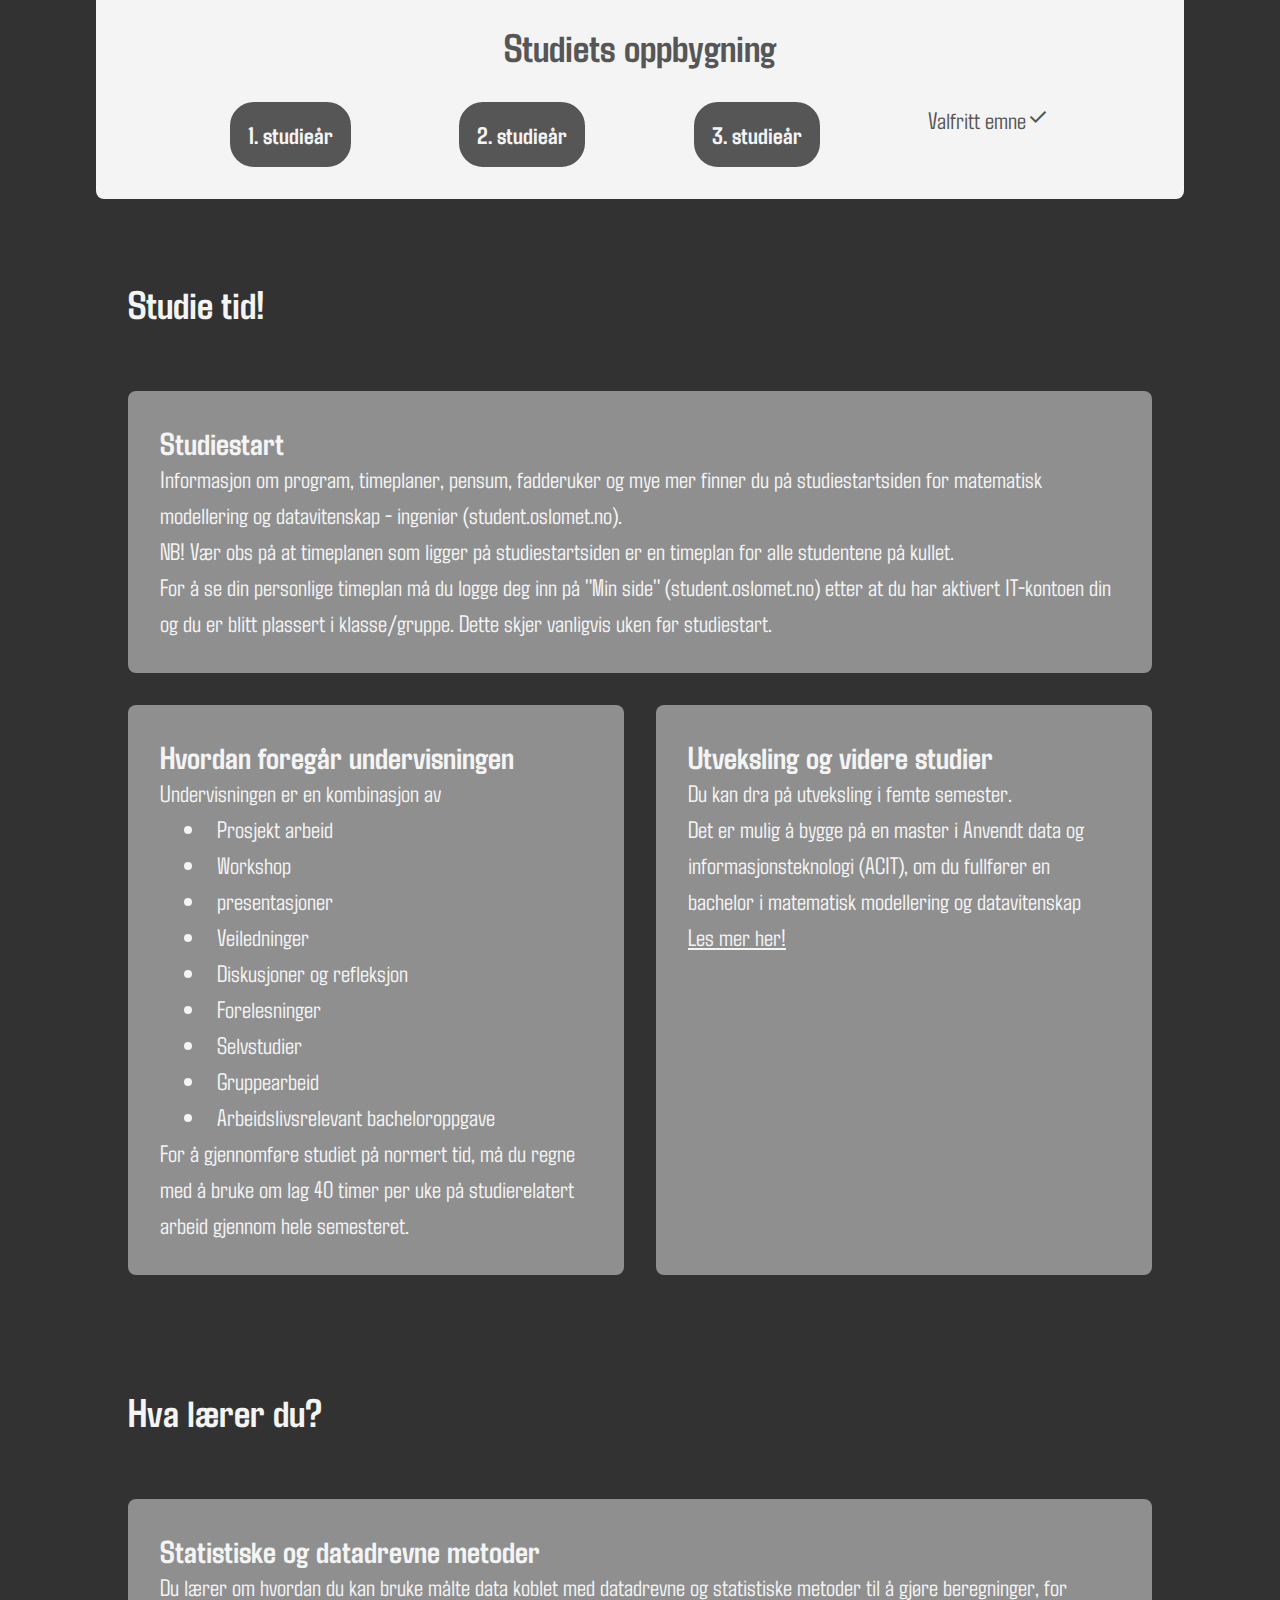
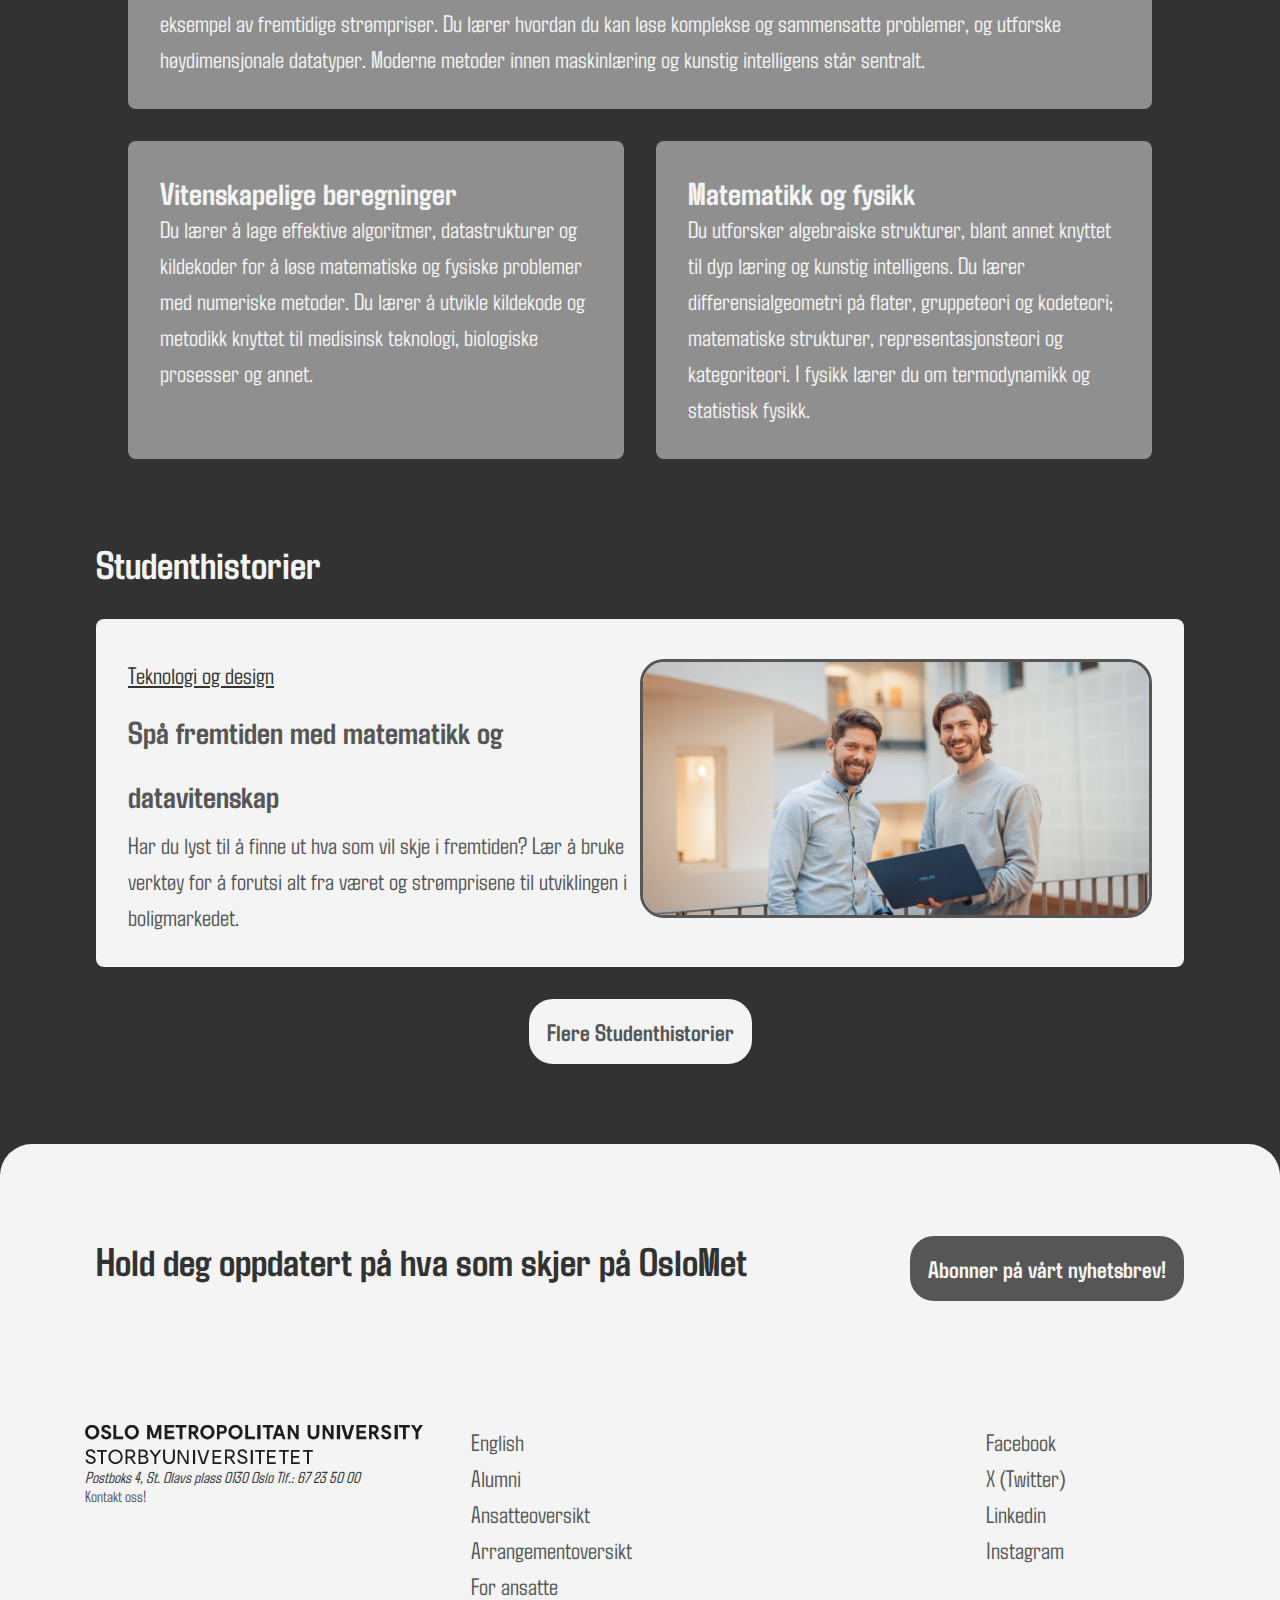
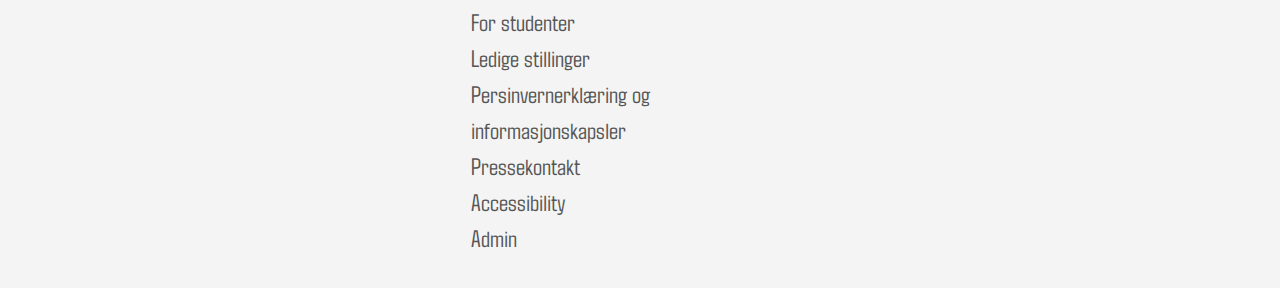
==== commit 25405179: "added more styling" ====
--- a/index.html
+++ b/index.html
@@ -48,53 +48,32 @@
             2. Each grid-item is presented as an article as they are separate articles of the section
             3. Every article contains an H3 element explaining the contents of the UL list
          -->
-        <section class="program-list">
+        <section class="info-container">
             <h2>Bachelor program</h2>
-            <div class="grid-container">
-                <article class="grid-item">
-                    <h3>Studiested</h3>
-                    <ul>
-                        <li>Pilestredet i Oslo</li>
-                    </ul>
-                </article>
-                <article class="grid-item">
-                    <h3>Varighet</h3>
-                    <ul>
-                        <li>3 år</li>
-                    </ul>
-                </article>
-                <article class="grid-item">
-                    <h3>Omfang</h3>
-                    <ul>
-                        <li>Heltid</li>
-                    </ul>
-                </article>
-                <article class="grid-item">
-                    <h3>Studiepoeng</h3>
-                    <ul>
-                        <li>180</li>
-                    </ul>
-                </article>
-                <article class="grid-item">
-                    <h3>Studiestart</h3>
-                    <ul>
-                        <li>August</li>
-                    </ul>
-                </article>
-                <article class="grid-item">
-                    <h3>Undervisningsspråk</h3>
-                    <ul>
-                        <li>Norsk</li>
-                        <li>Engelsk</li>
-                    </ul>
-                </article>
-                <article class="grid-item">
-                    <h3>Studieplasser</h3>
-                    <ul>
-                        <li>40</li>
-                    </ul>
-                </article>
-            </div>
+            <table>
+                <thead>
+                    <tr>
+                        <th>Studiested</th>
+                        <th>Varighet</th>
+                        <th>Omfang</th>
+                        <th>Studiepoeng</th>
+                        <th>Studiestart</th>
+                        <th>Undervisningsspråk</th>
+                        <th>Studieplasser</th>
+                    </tr>
+                </thead>
+                <tbody>
+                    <tr>
+                        <td data-label="Studiested">Pilstredet</td>
+                        <td data-label="Varighet">3 år</td>
+                        <td data-label="Omfang">Heltid</td>
+                        <td data-label="Studiepoeng">180</td>
+                        <td data-label="studiestart">August</td>
+                        <td data-label="Undervisningsspråk"><ul><li>Norsk</li><li>Engelsk</li></ul></td>
+                        <td data-label="Studieplasser">40</td>
+                    </tr>
+                </tbody>
+            </table>
         </section>
 
         <!-- This section represents the entrance guidlines, it will be presented in 3 separate "floating" boxes, 
@@ -249,7 +228,6 @@
                     </div>
                 
                     
-
                     <table class="emnegruppe" id="emnegruppeMOF3">
                         <thead>
                             <tr>
@@ -725,7 +703,7 @@
 
         <section class="info-container">
             <h2>Studie tid!</h2>
-            <div class="info-wrapper row">
+            <div class="info-wrapper column-3">
                 <article class="info-box">
                     <h3>Studiestart</h3>
                     <p>Informasjon om program, timeplaner, pensum, 
--- a/styling/stylesheet.css
+++ b/styling/stylesheet.css
@@ -72,6 +72,11 @@
     display: inline-block;
     width: auto;
     align-self: center;
+    transition:font-size 300ms ease-in-out;
+}
+
+button:hover {
+    font-size: var(--32px);
 }
 
 .button-primary{
@@ -223,7 +228,7 @@
 }
 
 .video-container p, .header-container p {
-    font-size: 2.5rem;
+    font-size: var(--32px);
     text-align: center;
 }
 
@@ -233,24 +238,8 @@
     width: 100%;
 }
 
-.program-list {
-    border-radius: 1.5rem;
-    background-color: var(--main-light);
-    display: flex;
-    flex-direction: column;
-    color: var(--main-dark);
-    justify-items: center;
-    align-items: center;
-    text-align: center;
-}
-
-.program-list .grid-container {
-    display: grid;
-    grid-template-rows: auto;
-    grid-template-columns: repeat(4, 1fr);
-    justify-content: space-between;
-    margin: 1rem;
-    gap: 2rem;
+.program-list h2 {
+
 }
 
 .info-container {
@@ -268,6 +257,28 @@
     gap: 2rem;
 }
 
+.info-box {
+    padding: 2rem;
+    border-radius: 8px;
+    background-color: var(--main-normal);
+    font-size: 1.5rem;
+}
+
+.info-box a {
+    color: var(--main-light);
+    text-decoration: underline;
+    transition: font-size 400ms ease-in-out;
+}
+
+.info-box a:hover {
+    color: var(--activity-darker);
+}
+
+.info-box ul {
+    padding-left: var(--24px);
+    list-style: inside;
+}
+
 .column-2, .column-3 {
     grid-template-columns: repeat(2, 1fr);
 }
@@ -283,7 +294,7 @@
 .article-box {
     width: 100%;
     line-height: 2;
-    border-radius: var(--24px);
+    border-radius: 8px;
     display: grid;
     grid-template-rows: auto;
     grid-template-columns: repeat(2, 1fr);
@@ -295,26 +306,26 @@
     border-radius: 1.5rem;
 }
 
-.info-box {
-    padding: 2rem;
-    border-radius: 1.5rem;
-    background-color: var(--main-normal);
-    font-size: 1.5rem;
-}
-
-.info-box ul {
-    padding-left: var(--24px);
-    list-style: inside;
-}
+
 
 .light {
     background-color: var(--main-light);
     color: var(--main-dark);
 }
 
+.light a {
+    font-size: var(--24px);
+    color: var(--main-darker);
+    text-decoration: underline;
+}
+
+.light a:hover {
+    color: var(--main-normal);
+}
+
 .studie-oppbygning {
     background-color: var(--main-light);
-    border-radius: 1.5rem;
+    border-radius: 8px;
     width: 100%;
     display: flex;
     flex-direction: column;
@@ -362,8 +373,21 @@
     border-collapse: collapse;
     table-layout: fixed;
     empty-cells: hide;
+    color: var(--main-darker);
+    border: 1px solid var(--main-darker);
+    background-color: var(--main-light);
+}
+
+table li {
+    font-size: var(--16px);
+}
+
+td, th {
     border: 1px solid var(--main-normal);
-    margin: 0;
+}
+
+table th {
+    background-color: var(--main-normal);
 }
 
 table thead {
@@ -533,12 +557,10 @@
 .activity button {
     font-family: 'Khand', sans-serif;
 }
+
+
 /* media query for small devices like phones and smaller tablets */
-@media (max-width:47.9em){
-
-    p, li {
-        font-size: 1.5rem;
-    }
+@media (max-width:63em){
 
     /* styling dropdown navbar menu. The menu is invisible when the toggle is unclicked */
     .nav-items-wrapper {
@@ -547,8 +569,8 @@
         top: 5.5rem;
         display: none;
         left: 0;
-        width: 100vw;
-        background-color: rgb(51, 50, 52);;
+        width: 100%;
+        background-color: var(--main-darker);;
     }
 
     /* Adjusting link sizing */
@@ -587,11 +609,6 @@
         font-size: 2rem;
     }
 
-    .program-list .grid-container {
-        text-align: left;
-        grid-template-columns: 1fr;
-    }
-
     table {
         empty-cells: hide;
     }
@@ -602,10 +619,6 @@
 
     table tr {
         display: block;
-    }
-
-    table th, table td {
-        padding: 0.5rem;
     }
 
     table td {
@@ -619,10 +632,6 @@
         float: left;
         font-weight: bold;
     }
-
-    table td:last-child {
-        border-bottom: 0;
-    }
     
 
 }
@@ -630,22 +639,8 @@
 
 /* media query for small devices like phones */
 @media (min-width: 48em) and (max-width:63em) {
-    .video-container, .footer-header, .footer-main, .article-box, .button-group, .column-2, .column-3  {
-        display: flex;
-        flex-direction: column;
-        justify-content: space-between;
-        gap: 2rem;
-    }
-    .video-container p {
-        font-size: 2rem;
-    }
-
-    .program-list .grid-container {
-        text-align: left;
-        grid-template-columns: repeat(2, 1fr);
-    }
-}
-
+
+}
 
 /* media query for desktops */
 @media (min-width:64em) {
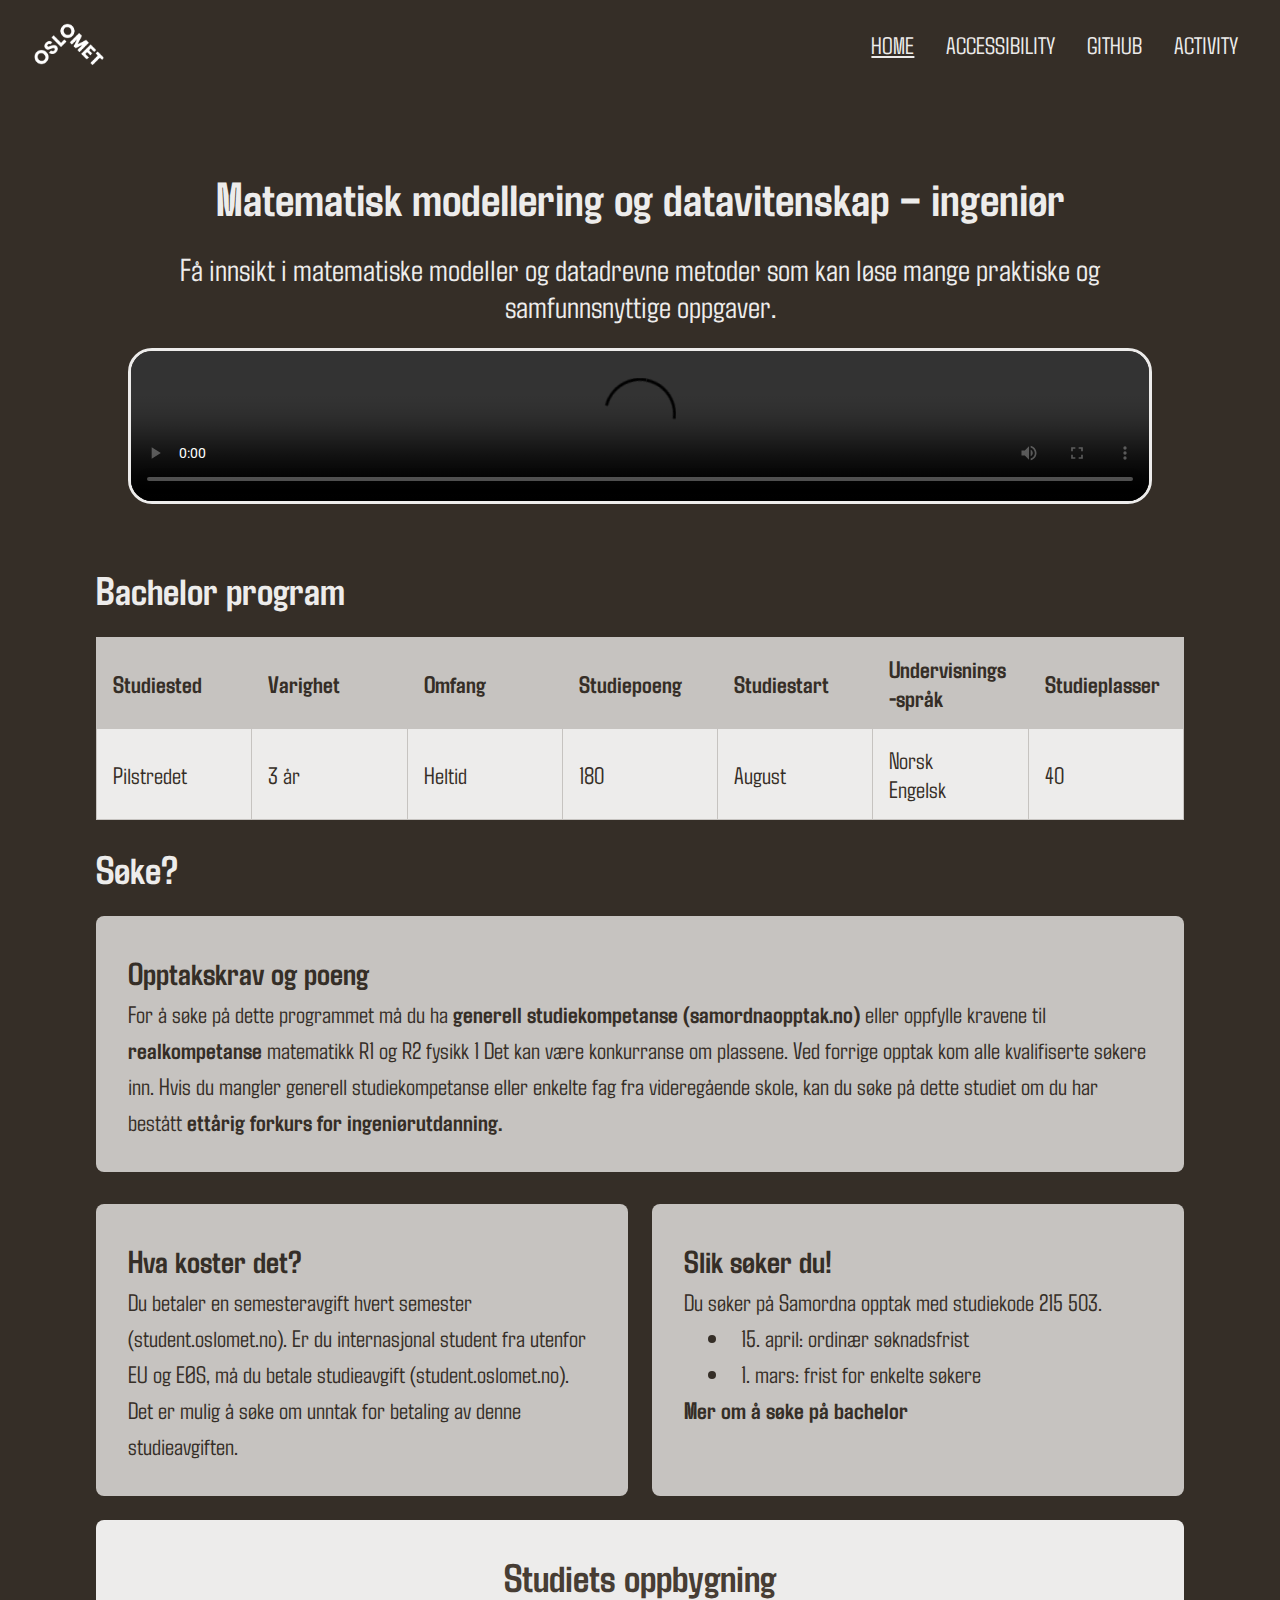
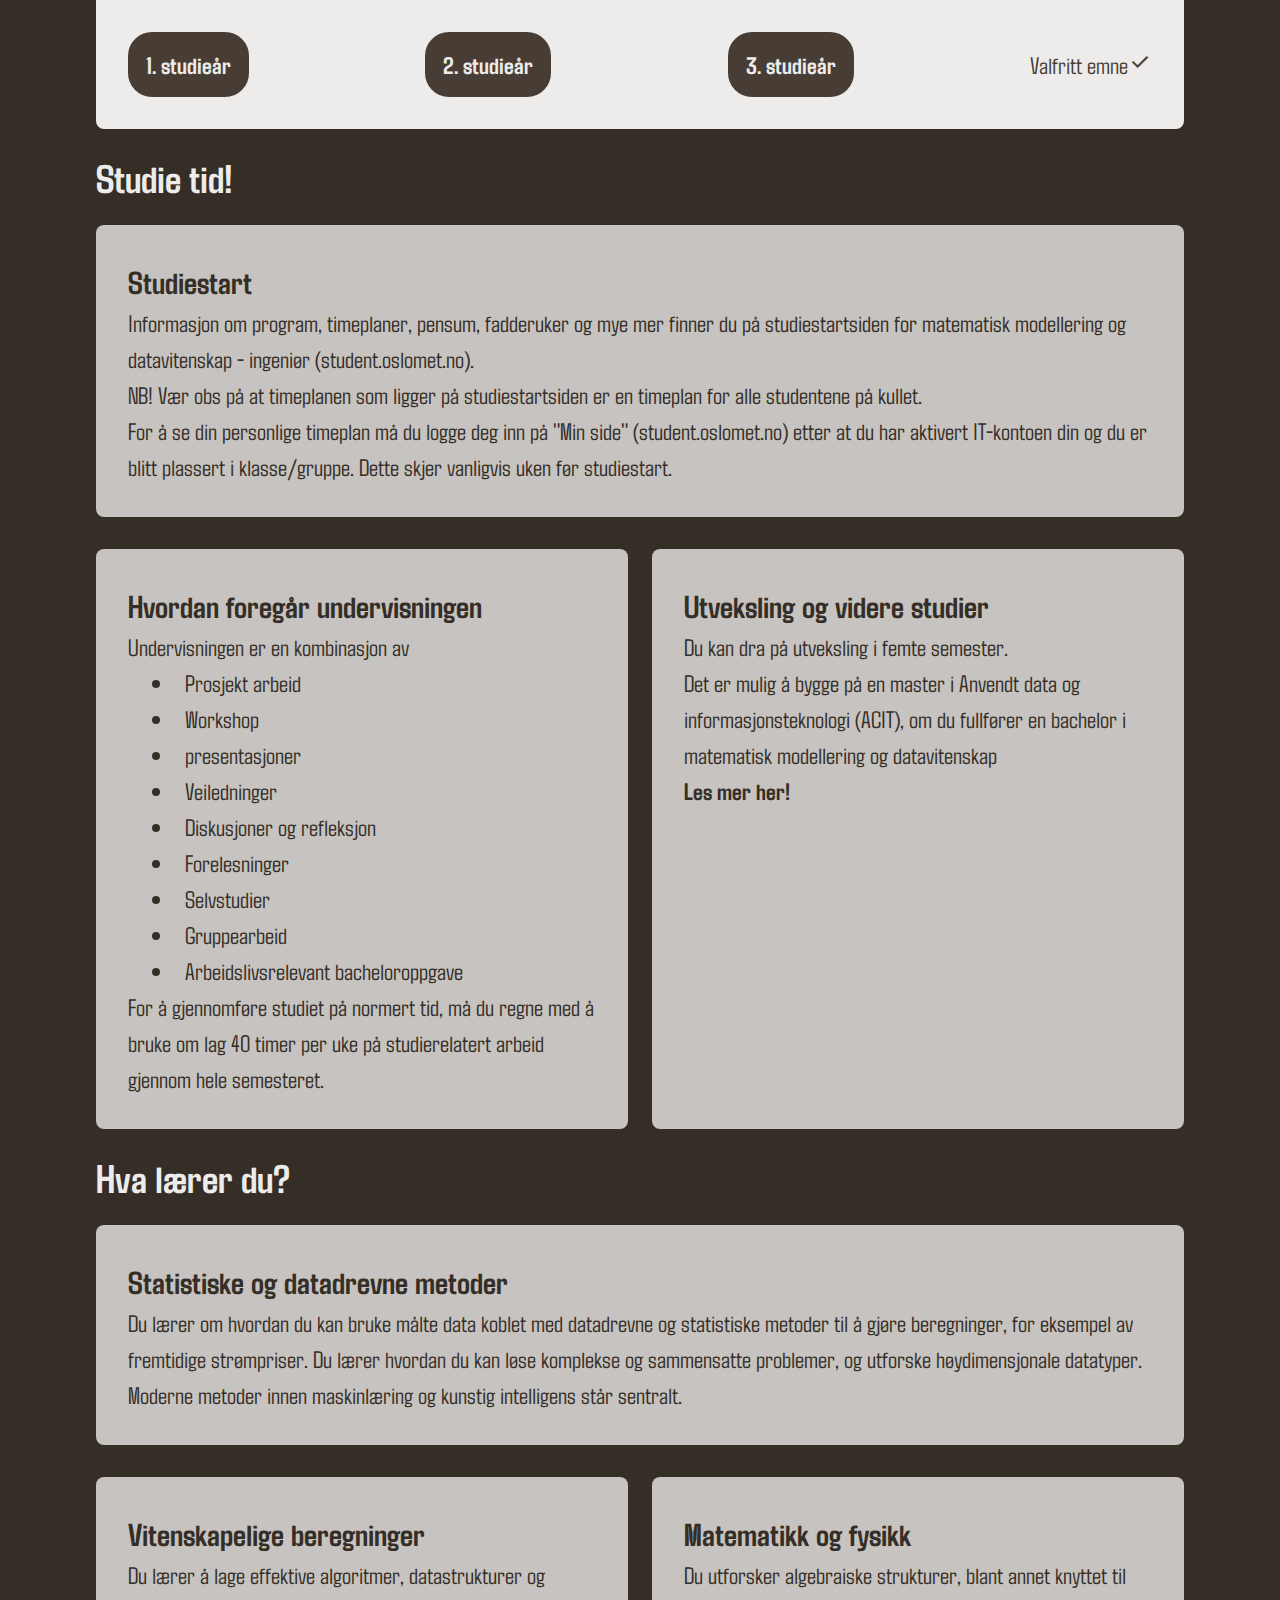
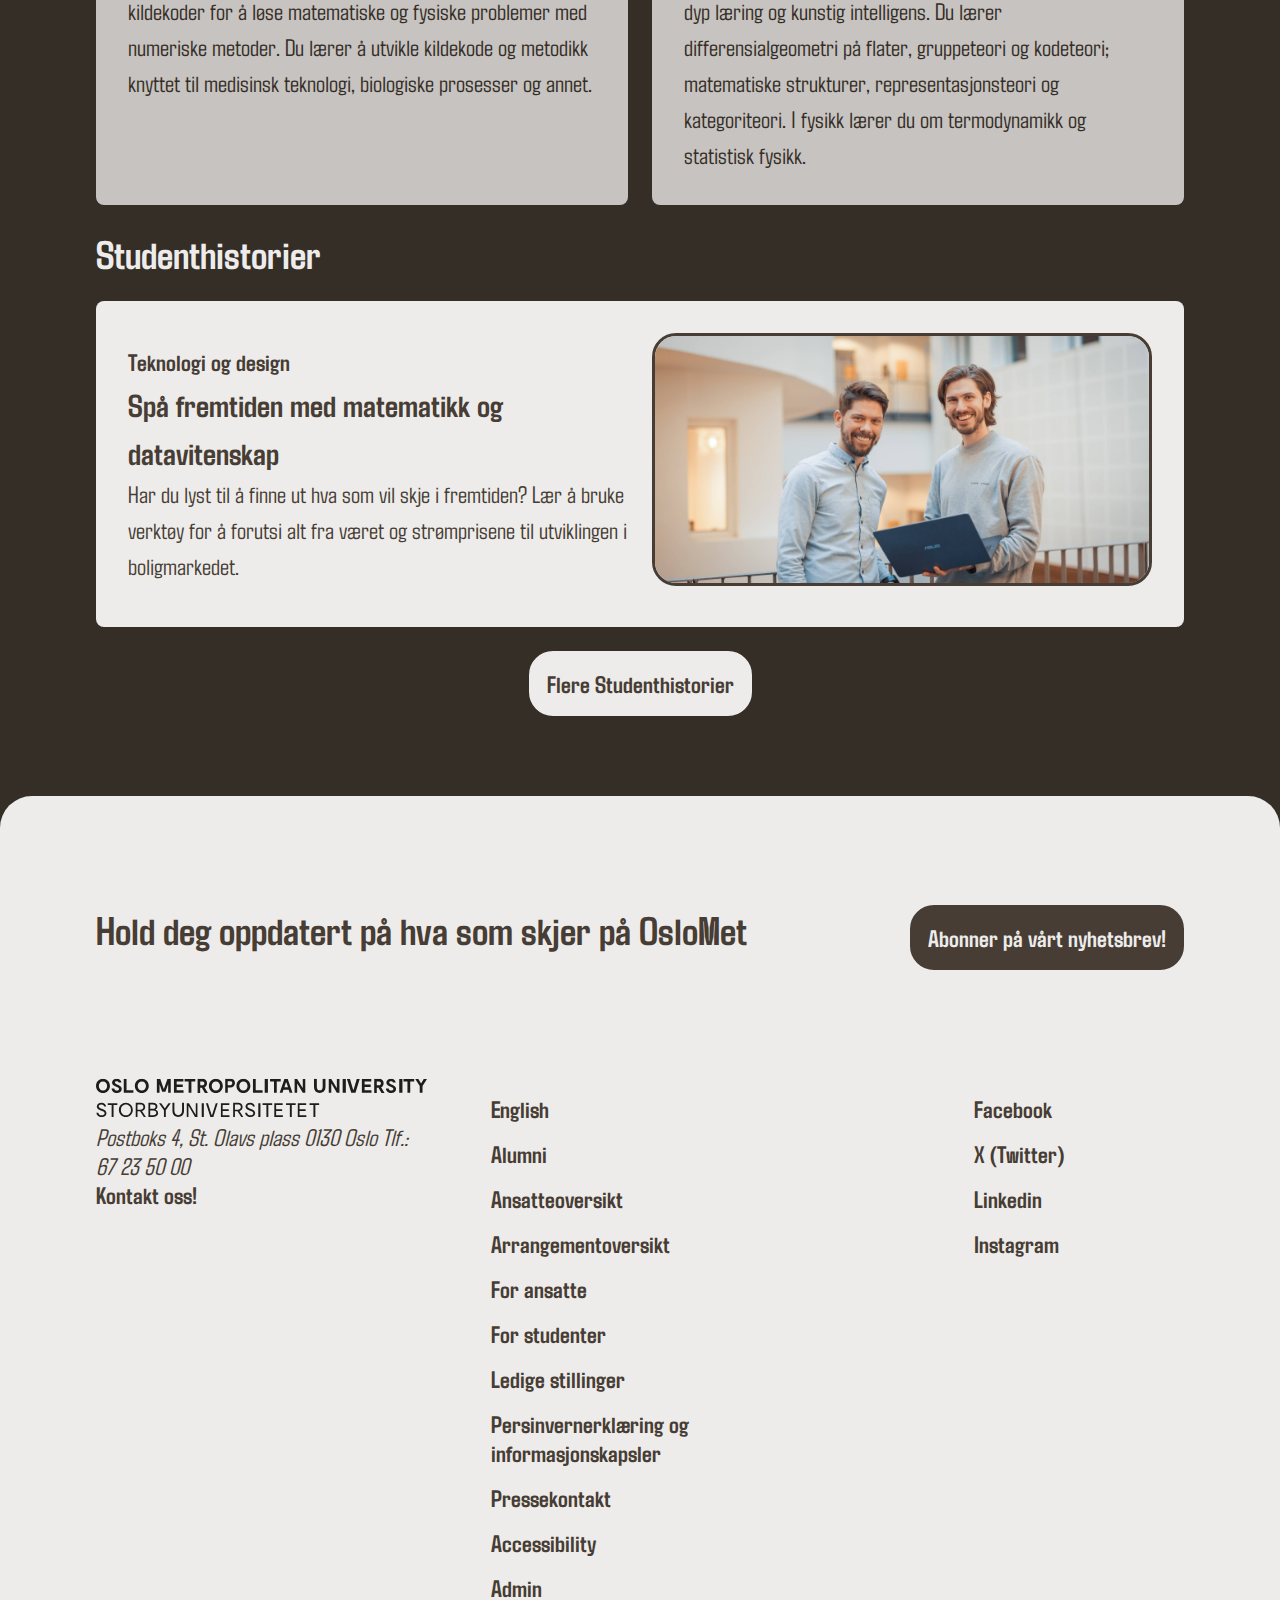
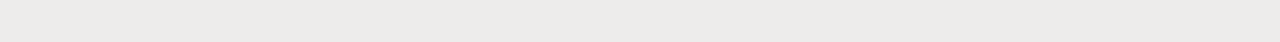
==== commit 0605f5ba: "all changes done" ====
--- a/index.html
+++ b/index.html
@@ -13,7 +13,7 @@
         <nav>
             <input type="checkbox" id="burger-toggle">
             <a class="logo" href="/">
-                <img src="./media/logo.png" alt="logo"></img>
+                <img src="./media/logo.png" alt="logo">
             </a>
 
             <button class="burger" aria-label="Toggle navigation">
@@ -32,11 +32,13 @@
     </header>
 
 
-    <main>
-        <section class="video-container">
+    <main class="row">
+        <section class="header row">
             <h1>Matematisk modellering og datavitenskap – ingeniør</h1>
             <p>Få innsikt i matematiske modeller og datadrevne metoder
                  som kan løse mange praktiske og samfunnsnyttige oppgaver.</p>
+            
+                 <!-- Video fetched from https://film.oslomet.no/matematisk-modellering-og -->
             <figure>
                 <video src="./media/matematisk-modellering-og-video.mp4" controls></video>
             </figure>
@@ -48,7 +50,7 @@
             2. Each grid-item is presented as an article as they are separate articles of the section
             3. Every article contains an H3 element explaining the contents of the UL list
          -->
-        <section class="info-container">
+        <section class="info-container row">
             <h2>Bachelor program</h2>
             <table>
                 <thead>
@@ -58,7 +60,7 @@
                         <th>Omfang</th>
                         <th>Studiepoeng</th>
                         <th>Studiestart</th>
-                        <th>Undervisningsspråk</th>
+                        <th>Undervisnings-språk</th>
                         <th>Studieplasser</th>
                     </tr>
                 </thead>
@@ -69,7 +71,7 @@
                         <td data-label="Omfang">Heltid</td>
                         <td data-label="Studiepoeng">180</td>
                         <td data-label="studiestart">August</td>
-                        <td data-label="Undervisningsspråk"><ul><li>Norsk</li><li>Engelsk</li></ul></td>
+                        <td data-label="Undervisnings-språk"><ul><li>Norsk</li><li>Engelsk</li></ul></td>
                         <td data-label="Studieplasser">40</td>
                     </tr>
                 </tbody>
@@ -83,10 +85,10 @@
             3. Every article contains an H3 element explaining the contents of the paragraph, I use article as the content
                 is standalone and would make sense by itself
          -->
-        <section class="info-container">
+        <section class="info-container row">
             <h2>Søke?</h2>
-            <div class="info-wrapper column-3">
-                <article class="info-box">
+            <div class="column column-3">
+                <article class="info-box box">
                     <h3>Opptakskrav og poeng</h3>
                     <p>
                         For å søke på dette programmet må du ha
@@ -100,14 +102,14 @@
                         Hvis du mangler generell studiekompetanse eller enkelte fag fra videregående skole, kan du søke på dette studiet om du har bestått <a href="https://www.oslomet.no/studier/tkd/forkurs-ingenior">ettårig forkurs for ingeniørutdanning.</a>
                     </p>
                 </article>
-                <article class="info-box">
+                <article class="info-box box">
                     <h3>Hva koster det?</h3>
                     <p>Du betaler en semesteravgift hvert semester (student.oslomet.no).
 
                         Er du internasjonal student fra utenfor EU og EØS, må du betale studieavgift (student.oslomet.no). 
                         Det er mulig å søke om unntak for betaling av denne studieavgiften.</p>
                 </article>
-                <article class="info-box">
+                <article class="info-box box">
                     <h3>Slik søker du!</h3>
                     <p>Du søker på Samordna opptak med studiekode 215 503.</p>
                     <ul>
@@ -123,21 +125,23 @@
         <!-- This section represents the "Studie oppbygning", it will be presented in many grid boxes that are not stand alone items, 
             we use section because a heading is natural here so div would not be appropriate
             1. We start the section of with a H2 representing what the viewer will see
-            2. Each grid-item is presented as div as they are separate boxes of the section
-            3. Every we use div here as the content is standalone and would not make sense by itself any other place.
+            2. Each Table represents the semesterplan, for semesters with different study lines there is a separate table
+            3. We use tables as they are good to arrange data
          -->
-        <!--This is made with code from https://codepen.io/alicegh/pen/dvdVQj-->
-        <section class="studie-oppbygning">
+        <section class="studie-oppbygning light row">
             <h2>Studiets oppbygning</h2>
-            <div class="button-group">
-                <a href="#forsteaar"><button class="button-primary">1. studieår</button></a>
-                <a href="#andreaar"><button class="button-primary">2. studieår</button></a>
-                <a href="#tredjeaar"><button class="button-primary">3. studieår</button></a>
+            <input type="radio" id="forste" name="skole">
+            <input type="radio" id="andre" name="skole">
+            <input type="radio" id="tredje" name="skole">
+            <div class="radio-group">
+                <button class="button-primary"><label for="forste">1. studieår</label></button>
+                <button class="button-primary"><label for="andre">2. studieår</label></button>
+                <button class="button-primary"><label for="tredje">3. studieår</label></button>
                 <p>Valfritt emne<span class="material-symbols-outlined">check</span></p>
             </div>
-            <section class="studieaar" id="forsteaar">
+            <section class="studieaar row" id="forsteaar">
                 <h3>1. Studieår</h3>
-                <section class="semester">
+                <section class="semester row">
                     <h4>1. Semester</h4>
                     <table class="emnegruppe">
                         <thead>
@@ -177,7 +181,7 @@
                     </table>
                 </section>
                 
-                <section class="semester">
+                <section class="semester row">
                     <h4>2. Semester</h4>
                     <table class="emnegruppe">
                         <thead>
@@ -212,9 +216,9 @@
                 </section>
             </section>
     
-            <section class="studieaar" id="andreaar">
+            <section class="studieaar row" id="andreaar">
                 <h3>2. Studieår</h3>
-                <section class="semester">
+                <section class="semester row">
                     <h4>3. Semester</h4>
 
                     <input type="radio" id="MOF3" name="semester3" checked="checked">
@@ -229,6 +233,7 @@
                 
                     
                     <table class="emnegruppe" id="emnegruppeMOF3">
+                        <caption>Matematikk og fysikk</caption>
                         <thead>
                             <tr>
                                 <th>EMNE</th>
@@ -260,6 +265,7 @@
                     </table>
 
                     <table class="emnegruppe" id="emnegruppeSODM3">
+                        <caption>Statistiske og datadrevne metoder/Vitenskapelige beregninger</caption>
                         <thead>
                             <tr>
                                 <th>EMNE</th>
@@ -290,7 +296,7 @@
                         </tbody>
                     </table>
                 </section>
-                <section class="semester">
+                <section class="semester row">
                     <h4>4. Semester</h4>
 
                     <input type="radio" id="MOF4" name="semester4" checked="checked">
@@ -304,6 +310,7 @@
                     </div>
 
                     <table class="emnegruppe" id="emnegruppeVB4">
+                        <caption>Matematikk og fysikk</caption>
                         <thead>
                             <tr>
                                 <th>EMNE</th>
@@ -335,6 +342,7 @@
                     </table>
 
                     <table class="emnegruppe" id="emnegruppeSODM4">
+                        <caption>Statistiske og datadrevne metoder</caption>
                         <thead>
                             <tr>
                                 <th>EMNE</th>
@@ -346,8 +354,8 @@
                         <tbody>
                             <tr>
                                 <td data-label="EMNE"><a href="/">Matematikk 4000</a></td>
-                                <td ddata-label="EMNEKODE">DAVE3606</td>
-                                <td ddata-label="STUDIEPOENG">10 stp.</td>
+                                <td data-label="EMNEKODE">DAVE3606</td>
+                                <td data-label="STUDIEPOENG">10 stp.</td>
                                 <td></td>
                             </tr>
                             <tr>
@@ -366,6 +374,7 @@
                     </table>
                     
                     <table class="emnegruppe" id="emnegruppeMOF4">
+                        <caption>Vitenskapelige beregninger</caption>
                         <thead>
                             <tr>
                                 <th>EMNE</th>
@@ -404,9 +413,9 @@
                 </section>
             </section>
 
-            <section class="studieaar" id="tredjeaar">
+            <section class="studieaar row" id="tredjeaar">
                 <h3>3. Studieår</h3>
-                <section class="semester">
+                <section class="semester row">
                     <h4>5. Semester</h4>
                     
                     <input type="radio" id="MOF5" name="semester5" checked="checked">
@@ -420,6 +429,7 @@
                     </div>
                     
                     <table class="emnegruppe" id="emnegruppeMOF5">
+                        <caption>Matematikk og fysikk</caption>
                         <thead>
                             <tr>
                                 <th>EMNE</th>
@@ -469,6 +479,7 @@
                     </table>
 
                     <table class="emnegruppe" id="emnegruppeSODM5">
+                        <caption>Statistiske og datadrevne metoder</caption>
                         <thead>
                             <tr>
                                 <th>EMNE</th>
@@ -516,6 +527,7 @@
                         </tbody>
                     </table>
                     <table class="emnegruppe" id="emnegruppeVB5">
+                        <caption>Vitenskapelige beregninger</caption>
                         <thead>
                             <tr>
                                 <th>EMNE</th>
@@ -564,7 +576,7 @@
                         </tbody>
                     </table>
                 </section>
-                <section class="semester">
+                <section class="semester row">
                     <h4>6. Semester</h4>
                     
                     <input type="radio" id="MOF6" name="semester6" checked="checked">
@@ -578,6 +590,7 @@
                     </div>
 
                     <table class="emnegruppe" id="emnegruppeMOF6">
+                        <caption>Matematikk og fysikk</caption>
                         <thead>
                             <tr>
                                 <th>EMNE</th>
@@ -620,6 +633,7 @@
                         </tbody>
                     </table>
                     <table class="emnegruppe" id="emnegruppeSODM6">
+                        <caption>Statistiske og datadrevne metoder</caption>
                         <thead>
                             <tr>
                                 <th>EMNE</th>
@@ -656,6 +670,7 @@
                         </tbody>
                     </table>
                     <table class="emnegruppe" id="emnegruppeVB6">
+                        <caption>Vitenskapelige beregninger</caption>
                         <thead>
                             <tr>
                                 <th>EMNE</th>
@@ -701,10 +716,10 @@
             </section>
         </section>
 
-        <section class="info-container">
+        <section class="info-container row">
             <h2>Studie tid!</h2>
-            <div class="info-wrapper column-3">
-                <article class="info-box">
+            <div class="column column-3">
+                <section class="info-box box">
                     <h3>Studiestart</h3>
                     <p>Informasjon om program, timeplaner, pensum, 
                         fadderuker og mye mer finner du på studiestartsiden 
@@ -712,8 +727,8 @@
                     <p>NB! Vær obs på at timeplanen som ligger på studiestartsiden er en timeplan for alle studentene på kullet.
                     </p>
                     <p>For å se din personlige timeplan må du logge deg inn på "Min side" (student.oslomet.no) etter at du har aktivert IT-kontoen din og du er blitt plassert i klasse/gruppe. Dette skjer vanligvis uken før studiestart.</p>
-                </article>
-                <article class="info-box">
+                </section>
+                <section class="info-box box">
                     <h3>Hvordan foregår undervisningen</h3>
                     <p>
                         Undervisningen er en kombinasjon av  
@@ -732,33 +747,33 @@
                     <p>For å gjennomføre studiet på normert tid, 
                         må du regne med å bruke om lag 40 timer per uke på studierelatert arbeid gjennom hele semesteret.  
                     </p>
-                </article>
-                <article class="info-box">
+                </section>
+                <section class="info-box box">
                     <h3>Utveksling og videre studier</h3>
                     <p>Du kan dra på utveksling i femte semester.</p>
                     <p>Det er mulig å bygge på en master i Anvendt data og informasjonsteknologi (ACIT),
                          om du fullfører en bachelor i matematisk modellering og datavitenskap</p>
                     <p><a href="https://www.oslomet.no/studier/tkd/anvendt-data-informasjonsteknologi">Les mer her!</a></p>
-                </article>
+                </section>
             </div>
         </section>
-        <section class="info-container">
+        <section class="info-container row">
             <h2>Hva lærer du?</h2>
-            <div class="info-wrapper column-3">
-                <section class="info-box">
+            <div class="row column column-3">
+                <section class="box info-box">
                     <h3>Statistiske og datadrevne metoder</h3>
                     <p>Du lærer om hvordan du kan bruke målte data koblet med datadrevne og statistiske metoder til å gjøre beregninger, for eksempel av fremtidige strømpriser.
 
                         Du lærer hvordan du kan løse komplekse og sammensatte problemer, og utforske høydimensjonale datatyper.
                          Moderne metoder innen maskinlæring og kunstig intelligens står sentralt.</p>
                 </section>
-                <section class="info-box">
+                <section class="box info-box">
                     <h3>Vitenskapelige beregninger</h3>
                     <p>Du lærer å lage effektive algoritmer, datastrukturer og kildekoder for å løse matematiske 
                         og fysiske problemer med numeriske metoder.
                         Du lærer å utvikle kildekode og metodikk knyttet til medisinsk teknologi, biologiske prosesser og annet.                    </p>
                 </section>
-                <section class="info-box">
+                <section class="box info-box">
                     <h3>Matematikk og fysikk</h3>
                     <p>Du utforsker algebraiske strukturer, blant annet knyttet til dyp læring og kunstig intelligens.
 
@@ -769,9 +784,9 @@
             </div>
         </section>
 
-        <article class="info-container">
+        <article class="info-container row">
             <h2>Studenthistorier</h2>
-            <section class="article-box light">
+            <section class="article-box box column light">
                 <article>
                     <a href="/">Teknologi og design</a>
                     <h3>Spå fremtiden med matematikk og datavitenskap</h3>
@@ -779,18 +794,22 @@
                         Har du lyst til å finne ut hva som vil skje i fremtiden? Lær å bruke verktøy for å forutsi alt 
                         fra været og strømprisene til utviklingen i boligmarkedet.</p>
                 </article>
+
+                <!-- Image fetched from https://www.oslomet.no/studier/studenthistorier/spa-fremtiden-matematikk-datavitenskap
+                    Foto: Oda Hveem / OsloMet -->
                 <figure><img src="./media/613c6efdb147-matematikk_oslomet_smilefjes.jpg" alt="staff"></img></figure>
             </section>
             <button class="button-secondary">Flere Studenthistorier</button>
         </article>
     </main>
 
-    <footer>
-        <div class="footer-header">
+    <!-- The footer element is a semantic element -->
+    <footer class="light">
+        <section class="footer-header">
             <h2>Hold deg oppdatert på hva som skjer på OsloMet</h2>
             <button class="button-primary">Abonner på vårt nyhetsbrev!</button>
-        </div>
-        <section class="footer-main column-3">
+        </section>
+        <section class="footer-main column">
             <div>
                 <figure><img src="./media/logo-footer.svg" alt="Oslo met logo"></figure>
                 <address>
--- a/styling/stylesheet.css
+++ b/styling/stylesheet.css
@@ -9,58 +9,63 @@
     box-sizing: border-box;
 }
 
+/* These variables make for easy adjustments to major styles, both activity and main have their own color styling*/
 :root {
     font-family: "Agdasima", sans-serif;
-    --main-light: rgb(244, 244, 244);
-    --main-normal: rgb(143, 143, 143);
-    --main-dark: rgb(86, 86, 86);
-    --main-darker: rgb(50,50,50);
+    --main-light: rgb(237, 236, 235);
+    --main-normal: rgb(198, 195, 192);
+    --main-dark: rgb(71, 61, 52);
+    --main-darker: rgb(53, 46, 39);
+
     --activity-light: rgb(240,235,231);
     --activity-normal: rgb(100,57,17);
     --activity-dark : rgb(75,43,13);
     --activity-darker: rgb(35,20,6);
+
+    /* All sizes will be adjusted using rem units, 
+    this makes sure that users who choose to change font-size in browser can do so */
     --16px : 1rem;
     --24px : 1.5rem;
     --32px : 2rem;
-    --300px : 18.75rem;
-}
-
+    --40px : 2.5rem;
+    --48px : 3rem;
+}
+
+/* We want the body element to fill the entire page with no margins of any kind */
 body {
     background-color: var(--main-darker);
     margin: 0;
     padding: 0;
+    font-size: var(--24px);
 }
 
 h1 {
     text-align: center;
-    font-size: 3rem;
+    font-size: var(--48px);
 }
 
 h2 {
-    font-size: 2.5rem;
+    font-size: var(--40px);
 }
 
 h3 {
-    font-size: 2rem;
+    font-size: var(--32px);
 }
 
 h4 {
-    font-size: 2rem;
-}
-
-p, li {
-    font-size: 1.5rem;
-    line-height: 1.5;
+    font-size: var(--32px);
 }
 
 a {
     text-decoration: none;
+    font-weight: bolder;
 }
 
 label {
     cursor: pointer;
 }
 
+/* custom styling for button, curved edge buttons */
 button{
     text-decoration: none;
     font-family: "Agdasima", sans-serif;
@@ -72,13 +77,10 @@
     display: inline-block;
     width: auto;
     align-self: center;
-    transition:font-size 300ms ease-in-out;
-}
-
-button:hover {
-    font-size: var(--32px);
-}
-
+    transition: border 300ms ease-in-out;
+}
+
+/* We created two button styles, for dark background and for light backgrounds*/
 .button-primary{
     background-color: var(--main-dark);
     color: var(--main-light);
@@ -102,23 +104,36 @@
     color: var(--main-light);
 }
 
+/* This makes sure all images use their full width */
 img {
     width: 100%;
     margin: 0;
-}
-
+    border-radius: var(--24px);
+}
+
+/* Default style none for lists */
 ul {
     list-style-type: none;
 }
 
+ol {
+    padding-left: var(--24px);
+}
+
 section {
-    padding: 2rem;
+    padding: 0;
 }
 
 table, th, td {
-    padding: 1rem;
-}
-
+    padding: var(--16px);
+}
+
+header {
+    background-color: inherit;
+    z-index: 1000;
+    position: sticky;
+    top: 0;
+}
 /* general styling of navbar */
 nav {
     /*position: fixed;*/
@@ -146,19 +161,19 @@
     width: 1.25rem;
     color: var(--main-light);
     padding: 0;
-    margin: 0 2rem 0 auto;
+    margin-right: var(--24px);
 }
 
 /* styling burger menu toggle */
 .burger span {
-    font-size: var(--32px);
+    font-size: 2rem; /* Make sure the burger toggle doesn't shrink from media queries */
     cursor: pointer;
 }
 
 /* Placing the logo in a fitting position, height set to 100% so that any image inside will fit the 80px height of the navbar */
 .logo {
     height: 100%;
-    margin: 0 auto 0 2rem;
+    margin-left: var(--24px);
     padding: 0;
 }
 
@@ -183,8 +198,8 @@
 .nav-items-wrapper a {
     font-weight: 500;
     text-transform: uppercase;
-    font-size: 1.5rem;
-    text-decoration: underline rgba(255, 255, 255, 0);
+    font-size: 1.5rem; /* Making sure nav links don't shrink from media queries */
+    text-decoration: underline var(--main-darker);
     color: var(--main-light);
     transition: text-decoration-color 400ms ease-in-out;
 
@@ -200,34 +215,65 @@
     text-decoration: underline var(--main-light);
 }
 
-main {
+/* All row-boxes will use flex and have a default space for child items */
+.row {
     display: flex;
     flex-direction: column;
     justify-content: space-between;
-    gap: 3rem;
+    gap: var(--24px);
+}
+
+/* All column boxes are defined with grid, each grid row should have 2 grid items per row */
+.column {
+    display: grid;
+    grid-template-rows: auto;
+    grid-template-columns: repeat(2, 1fr);
+    column-gap: var(--24px);
+    row-gap: var(--32px);
+    padding: 0;
+}
+
+/* This is for columns with three boxes, we want one box to span the first row,
+the rest continues the pattern of 2 columns per row */
+.column-3 > .info-box:first-child {
+    grid-column: 1 / -1;
+}
+
+/* secondary styling for some boxes */
+.light {
+    background-color: var(--main-light);
+    color: var(--main-dark);
+}
+
+.light a {
+    color: var(--main-dark);
+    text-decoration: underline var(--main-light) ;
+    transition: text-decoration 400ms ease-in-out;
+    padding: auto;
+}
+
+.light a:hover {
+    text-decoration: underline var(--main-darker);
+}
+
+/* All the main content is in here */
+main {
     width: 85%;
     margin: auto;
-}
-
-.header-container, .video-container {
-    margin-top: 3rem;
+    gap: var(--48px);
+}
+
+/* Header is styled a bit different for rest of boxes, text is center aligned */
+.header {
+    margin-top: var(--48px);
     width: 100%;
     color: var(--main-light);
-    padding: 2rem;
+    padding: var(--32px);
     align-items: center;
-}
-
-.video-container {
-    display: grid;
-    grid-template-rows: 1fr 3fr;
-    grid-template-columns: repeat(2, 1fr);
-}
-
-.video-container h1 {
-    grid-column: span 2;
-}
-
-.video-container p, .header-container p {
+    justify-items: center;
+}
+
+.header p {
     font-size: var(--32px);
     text-align: center;
 }
@@ -238,128 +284,94 @@
     width: 100%;
 }
 
-.program-list h2 {
-
-}
-
+figure {
+    width: 100%;
+}
+
+/* This container wraps most of of the sections in main, 
+The h2 are outside of the box contents so the color is light to contrast the background-color */
 .info-container {
-    display: flex;
-    flex-direction: column;
-    gap: 2rem;
     color: var(--main-light);
 }
 
-.info-wrapper {
-    margin-top: 2rem;
-    display: grid;
-    grid-template-rows: auto;
-    justify-content: center;
-    gap: 2rem;
+/* I have two different box styles, one is lighter and made to work with images more*/
+.box {
+    padding: var(--32px);
+    border-radius: 8px;
+    font-size: var(--24px);
+    line-height: 1.5;
 }
 
 .info-box {
-    padding: 2rem;
-    border-radius: 8px;
     background-color: var(--main-normal);
-    font-size: 1.5rem;
-}
-
+    color: var(--main-darker);
+}
+
+.info-box img {
+    border: solid var(--main-darker);
+}
+
+/* The links in info box have a small transistion for readability where underline is present */
 .info-box a {
-    color: var(--main-light);
-    text-decoration: underline;
-    transition: font-size 400ms ease-in-out;
+    color: var(--main-darker);
+    text-decoration: underline var(--main-normal); 
+    transition: text-decoration-color 400ms ease-in-out;
 }
 
 .info-box a:hover {
-    color: var(--activity-darker);
-}
-
+    text-decoration-color: var(--main-dark);
+}
+
+/* Make the list indent, so it doesn't look weird */
 .info-box ul {
     padding-left: var(--24px);
     list-style: inside;
 }
 
-.column-2, .column-3 {
-    grid-template-columns: repeat(2, 1fr);
-}
-
-.column-3 > .info-box:first-child {
-    grid-column: 1 / -1;
-}
-
-.row {
-    /*grid-template-columns: repeat(1, 1fr);*/
-}
-
+/* The article box is similar to the info box but is made  */
 .article-box {
     width: 100%;
-    line-height: 2;
-    border-radius: 8px;
-    display: grid;
-    grid-template-rows: auto;
-    grid-template-columns: repeat(2, 1fr);
+    gap: var(--24px);
     align-items: center;
 }
 
 .article-box img {
     border: solid var(--main-dark) 0.2rem;
-    border-radius: 1.5rem;
-}
-
-
-
-.light {
-    background-color: var(--main-light);
-    color: var(--main-dark);
-}
-
-.light a {
-    font-size: var(--24px);
-    color: var(--main-darker);
-    text-decoration: underline;
-}
-
-.light a:hover {
-    color: var(--main-normal);
-}
-
+}
+
+/* This section consists of the studie-tables styling */
 .studie-oppbygning {
-    background-color: var(--main-light);
     border-radius: 8px;
     width: 100%;
-    display: flex;
-    flex-direction: column;
-    justify-content: space-between;
-    gap: 2rem;
-    color: var(--main-dark);
+    gap: var(--32px);
     align-items: center;
     justify-items: center;
-
-}
-
-
+    padding: var(--32px);
+}
+
+/* We have used several input for radio-boxes and check boxes, these have labels, so we make them invisible */
 .studie-oppbygning input {
     display: none;
 }
 
 .studieaar {
-    display: flex;
-    width: 100%;
-    flex-direction: column;
-    justify-content: space-between;
+    width: 100%;
     align-items: center;
+    padding: 0;
 }
 
 .studieaar h3 {
     justify-self: center;
 }
 
+/* The semester sections are divided by a bottom border */
 .semester {
-    display: flex;
-    width: 100%;
-    flex-direction: column;
-    justify-content: space-between;
-    gap: 1rem;
+    width: 100%;
+    gap: var(--16px);
+    padding-top: 0;
+    padding-left: 0;
+    padding-right: 0;
+    padding-bottom: var(--32px);
 }
 
 .semester:not(:last-child) {
@@ -367,6 +379,7 @@
     margin-bottom: 1rem;
 }
 
+/* All tables have same styling, even outside of studieoppbygning, we appply a fixed table layout, and makes sure all borders collapse */
 table {
     width: 100%;
     max-width: 100%;
@@ -374,48 +387,43 @@
     table-layout: fixed;
     empty-cells: hide;
     color: var(--main-darker);
-    border: 1px solid var(--main-darker);
+    border-width: 1px; 
+    border-style: solid; 
+    border-color: var(--main-darker);
     background-color: var(--main-light);
 }
 
-table li {
-    font-size: var(--16px);
-}
-
 td, th {
-    border: 1px solid var(--main-normal);
-}
-
-table th {
+    padding: var(--16px);
+    border-width: 1px; 
+    border-style: solid; 
+    border-color: var(--main-normal);
+    word-wrap: break-word;
+}
+
+table thead {
     background-color: var(--main-normal);
-}
-
-table thead {
     text-align: left;
 }
 
-table tr {
-    border-bottom: 1px solid var(--main-normal);
-}
-
-.button-group {
-    width: 80%;
+/* give radio-groups in studieoppbygning good spacing */
+
+.radio-group {
+    width: 100%;
     display: flex;
     justify-content: space-between;
-}
-
-.emnegruppe a, footer a {
+    align-items: center;
     color: var(--main-dark);
-    text-decoration:  underline var(--main-light) ;
-    transition: text-decoration-color 400ms ease-in-out;
-    padding: auto;
-}
-
-.emnegruppe a:hover, footer a:hover{
-    text-decoration: underline var(--main-darker);
-}
-
-#forsteaar:target, #andreaar:target, #tredjeaar:target {
+}
+
+.radio-group label {
+    font-weight: 800;
+}
+
+
+/* This is the same technique used for the burger menu styling, radio has been used instead of checkbox
+The ids belong to a radio input button, when these are checked the proper view is displayed */
+#forste:checked ~ #forsteaar, #andre:checked ~ #andreaar, #tredje:checked ~ #tredjeaar {
     display: flex;
 }
 
@@ -437,20 +445,23 @@
     display: none;
 }
 
+/* The footer has a three column grid style */
 footer {
     margin-top: 5rem;
     display: grid;
     grid-template-rows: repeat(3, 1fr);
-    grid-template-columns: repeat(3, 1fr);
-    background-color: var(--main-light);
-    color: var(--main-darker);
-    border-radius: 2rem 2rem 0 0;
-    justify-content: center;
+    border-top-left-radius: 2rem;
+    border-top-right-radius: 2rem;
     align-items: center;
     justify-items: center;
-
-}
-
+}
+
+/* all other images have a border radius, so disabling for footer */
+footer img {
+    border-radius: 0;
+}
+
+/* the footer header spans the first row */
 .footer-header {
     grid-row: span 1;
     grid-column: span 3;
@@ -461,6 +472,7 @@
 
 }
 
+/* The main section utilizes the three columns style */
 .footer-main {
     grid-row: span 2;
     grid-column: span 3;
@@ -468,52 +480,63 @@
     width: 85%;
     justify-content: center;
     gap: 3rem;
-    grid-template-columns: repeat(3, 33%);
+    grid-template-columns: repeat(3, 1fr);
+    margin-bottom: var(--24px);
 }
 
 footer ul {
     justify-self: center;
 }
 
+footer li {
+    margin: var(--16px);
+}
+
+/* styling for activity page, we have changes the color-palette and use a card type of styling */
 body.activity {
     background-color: var(--activity-dark);
     font-family: 'Khand', sans-serif;
 }
 
 body.activity main {
-    display: flex;
-    flex-direction: column;
-    justify-content: space-between;
     color: var(--activity-light);
     width: 100%;
 }
 
 .activity main a {
-    color: var(--activity-light);
+    color: var(--activity-dark);
     text-decoration: underline dotted var(--activity-light);
-}
-
-.activity .container{
-    width: 100%;
-    line-height: 2;
+    transition: text-decoration 400ms ease-in-out; 
+}
+
+.activity main a:hover {
+    text-decoration: underline dotted var(--activity-dark);
+}
+
+/* adds spacing to cards */
+.activity .cards {
+    column-gap: var(--24px);
+    row-gap: var(--32px);
+    padding: var(--24px);
+}
+
+/* each card is styled the same */
+.activity .card{
+    background-color: var(--activity-light);
+    color: var(--activity-darker);
+    width: 100%;
+    line-height: 1.5;
     border-radius: var(--24px);
-    display: grid;
-    grid-template-rows: auto;
-    grid-template-columns: repeat(2, 1fr);
-    align-items: center;
-}
-
-.activity .container img {
-    border: solid var(--activity-light) 0.2rem;
-    border-radius: 1.5rem;
+    padding: var(--24px);
+}
+
+.activity .card img {
+    border-style: solid;
+    border-color: var(--activity-dark);
 }
 
 .activity header {
     color: var(--activity-light);
-}
-
-.activity .header-container {
-    justify-items: center;
 }
 
 .activity footer, .activity footer a {
@@ -521,17 +544,19 @@
     color: var(--activity-dark);
 }
 
+/* slight difference in link styling */
 .activity footer a {
-    text-decoration:  underline dotted var(--activity-light) ;
+    text-decoration: underline dotted var(--activity-light); 
 }
 
 .activity footer a:hover {
     color: var(--activity-dark);
-    text-decoration:  underline dotted var(--activity-dark) ;
+    text-decoration: underline dotted var(--activity-darker); 
     transition: text-decoration-color 400ms ease-in-out;
     padding: auto;
 }
 
+/* buttons have different color schemes */
 .activity .button-primary {
     color: var(--activity-light);
     background-color: var(--activity-dark);
@@ -560,7 +585,16 @@
 
 
 /* media query for small devices like phones and smaller tablets */
-@media (max-width:63em){
+@media (max-width:47em){
+
+    :root {
+        /* Changed sizes for smaller screens */
+        --16px: 0.77rem;  /* Approx 12.32px (16px * 0.77) */
+        --24px: 1.15rem;  /* 24px */
+        --32px: 1.54rem;  /* Approx 24.64px (32px * 0.77) */
+        --40px: 1.92rem;  /* Approx 30.72px (40px * 0.77) */
+        --48px: 2.31rem;  /* Approx 36.96px (48px * 0.77) */
+    }
 
     /* styling dropdown navbar menu. The menu is invisible when the toggle is unclicked */
     .nav-items-wrapper {
@@ -570,12 +604,12 @@
         display: none;
         left: 0;
         width: 100%;
-        background-color: var(--main-darker);;
-    }
-
-    /* Adjusting link sizing */
-    .nav-items-wrapper a {
-        font-size: 2rem;
+        background-color: var(--main-darker);
+        z-index: 1000;
+    }
+
+    .activity .nav-items-wrapper {
+        background-color: var(--activity-dark);
     }
 
     /* justifying links for the dropdown navbar */
@@ -584,8 +618,8 @@
         width: 100%;
         flex-direction: column;
         justify-content: center;
-        gap: 3rem;
-        margin-left: 2rem;
+        gap: var(--48px);
+        margin-left: var(--32px);
     }
 
     /* display toggle*/
@@ -597,52 +631,40 @@
     #burger-toggle:checked ~ .nav-items-wrapper {
         display: block;
     }
-
-    .video-container, .footer-header, .footer-main, .article-box, .button-group, .column-2, .column-3 {
+    
+}
+
+@media (max-width:47em), (min-width: 47em) and (max-width:63em) {
+    /* all columns are given a flex-direction column */
+    .footer-header, .radio-group, .column {
         display: flex;
         flex-direction: column;
         justify-content: space-between;
-        gap: 2rem;
-    }
-
-    .video-container p {
-        font-size: 2rem;
-    }
-
-    table {
-        empty-cells: hide;
-    }
-
+        gap: var(--32px);
+    }
+
+    /* Making tables responsive */
+    /* Source for code: https://codepen.io/AllThingsSmitty/pen/MyqmdM */
     table thead tr {
         display: none;
     }
 
+    /* The table rows are now displayed in block, and not table */
     table tr {
         display: block;
     }
 
+    /* This will move the content of the table cell to the right */
     table td {
+        font-size: var(--24px);
         text-align: right;
         display: block;
-        font: var(--16px);
-    }
-
+    }
+
+    /* data-label is made visible before td using pseudo-class before */
     table td::before {
         content: attr(data-label);
         float: left;
         font-weight: bold;
     }
-    
-
-}
-
-
-/* media query for small devices like phones */
-@media (min-width: 48em) and (max-width:63em) {
-
-}
-
-/* media query for desktops */
-@media (min-width:64em) {
-
-}
+}
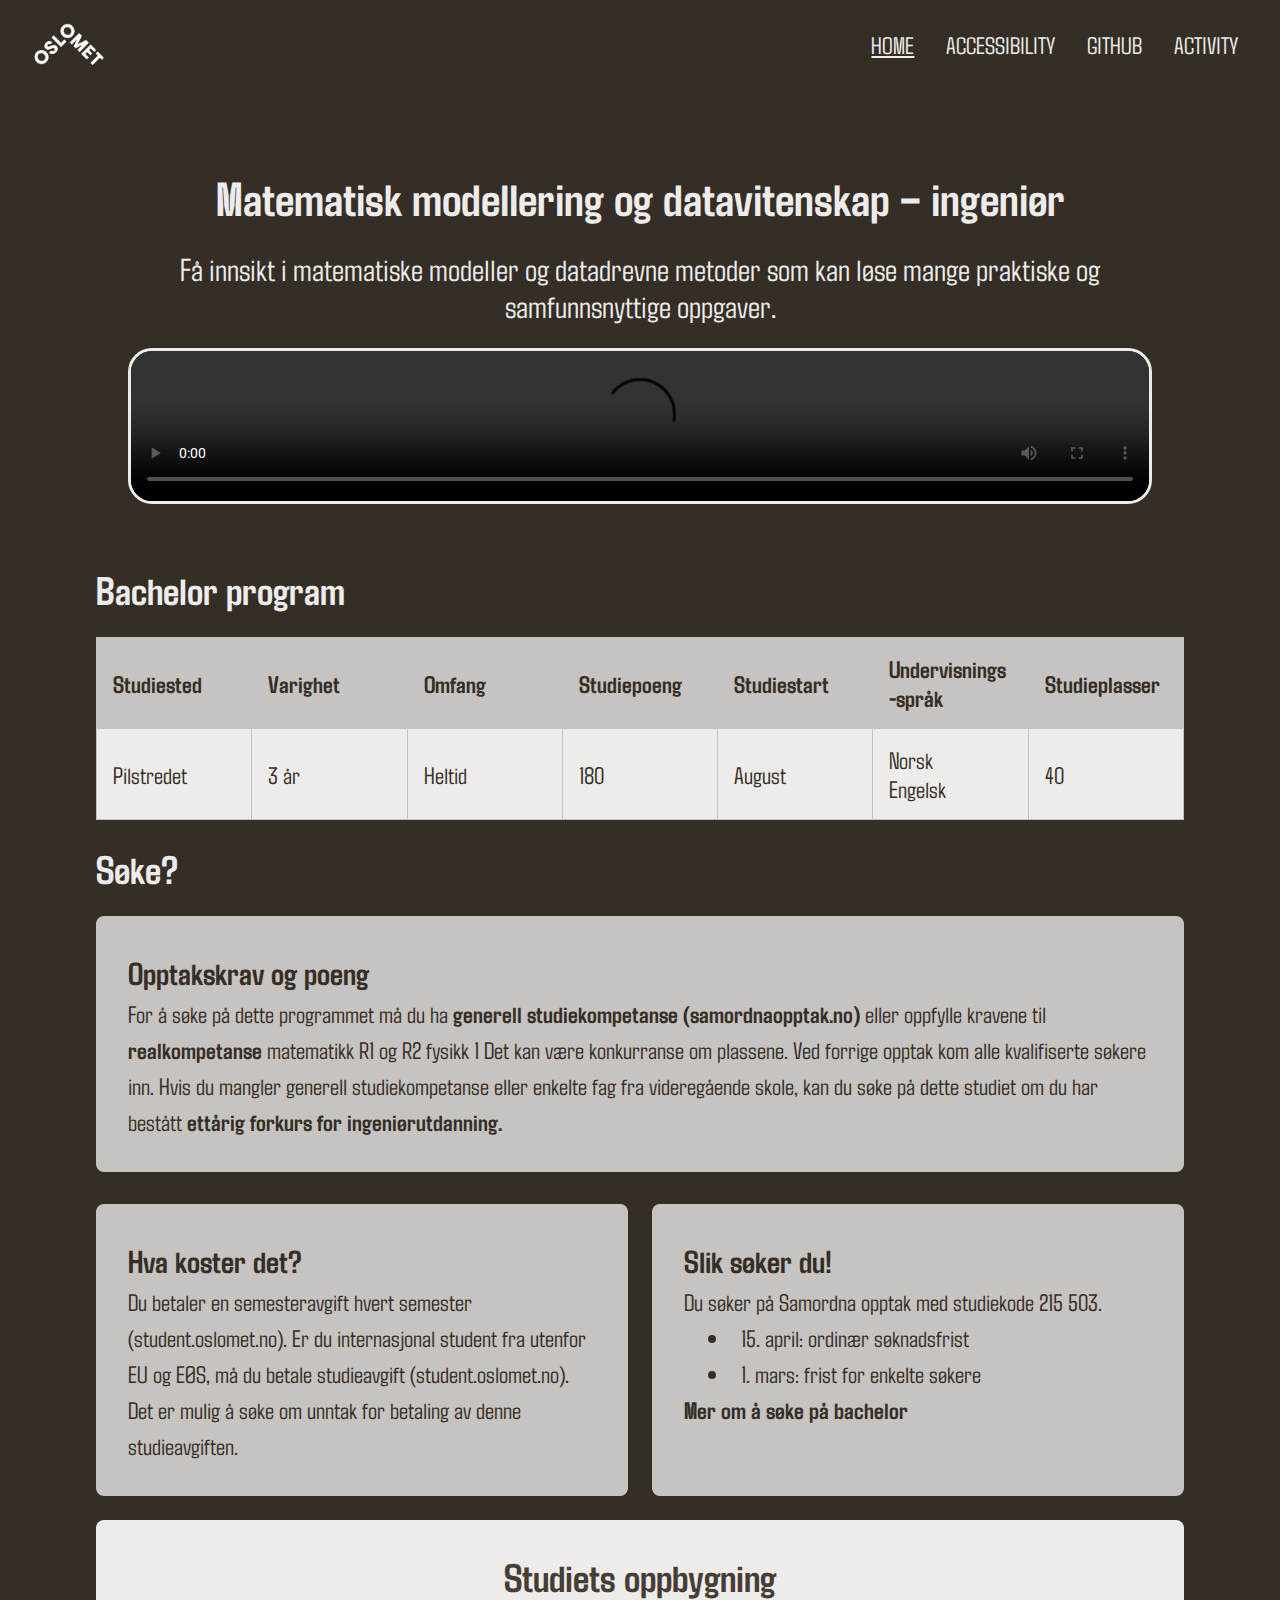
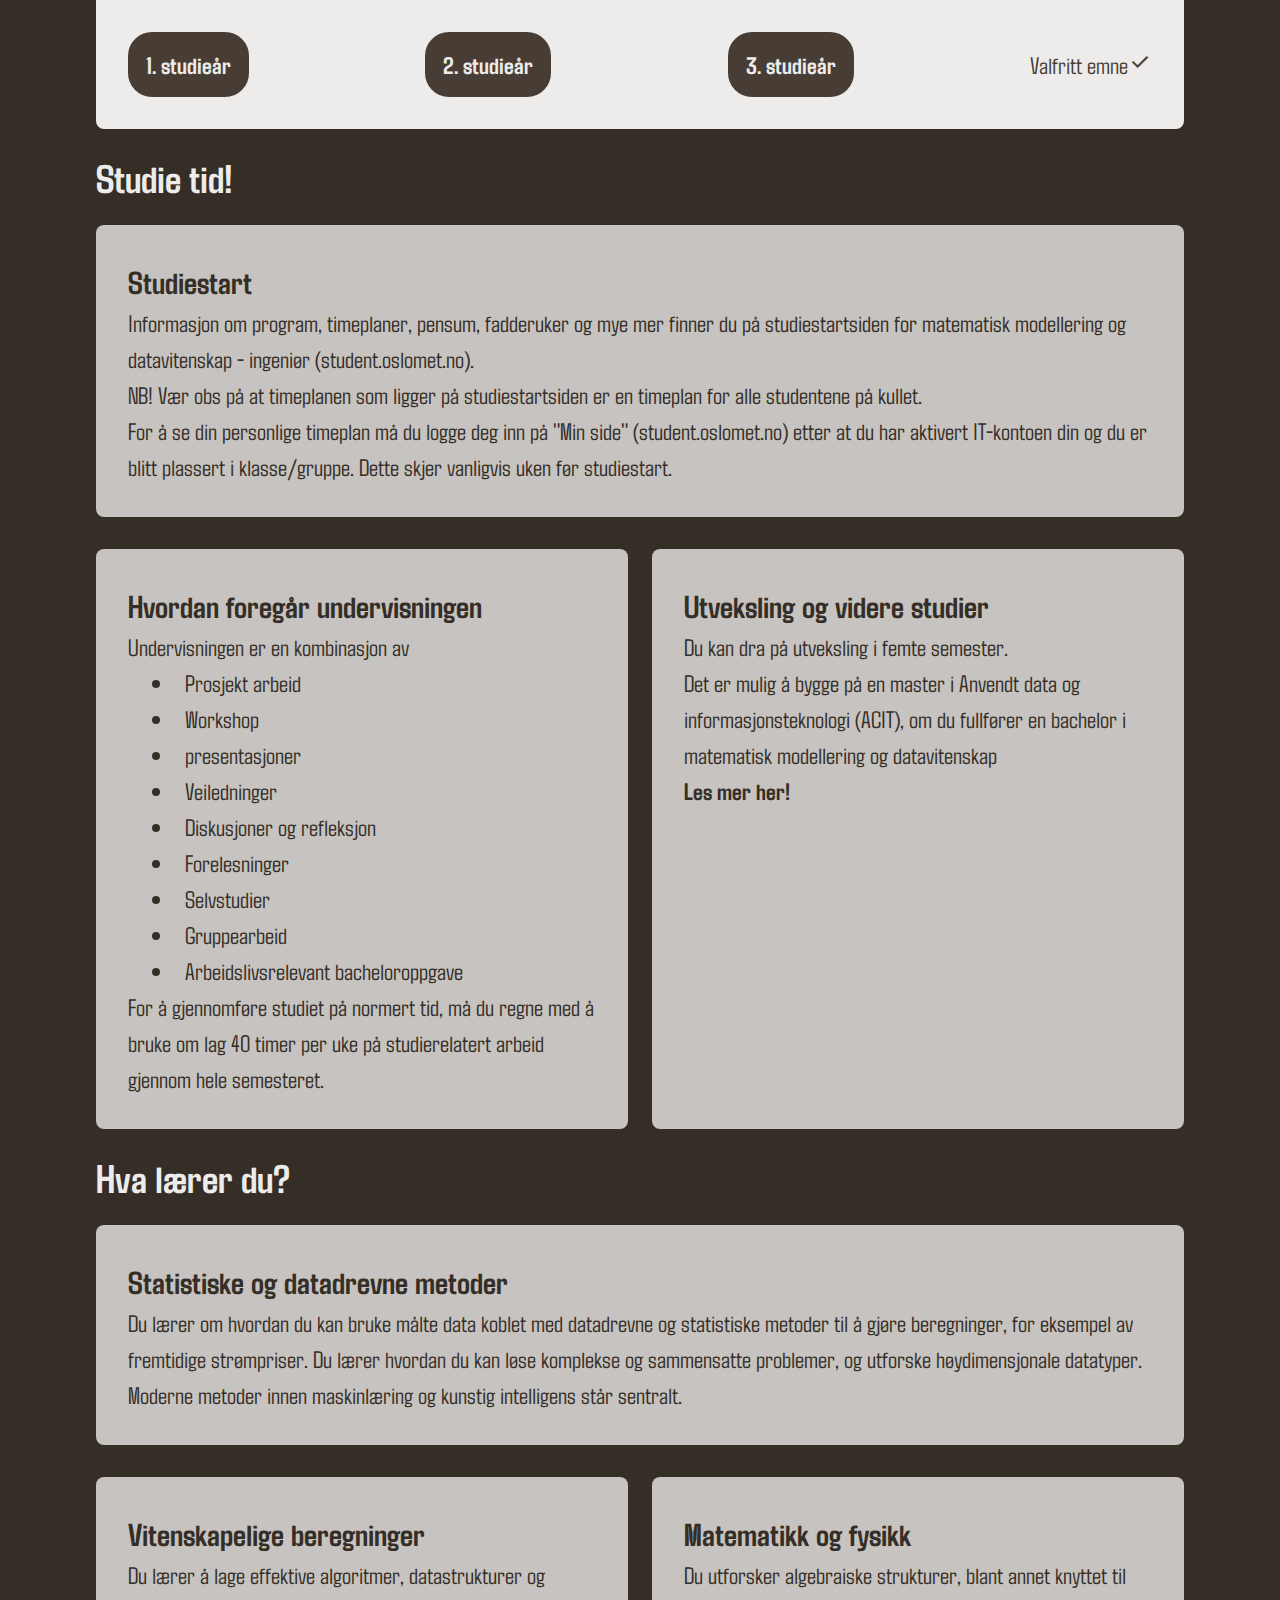
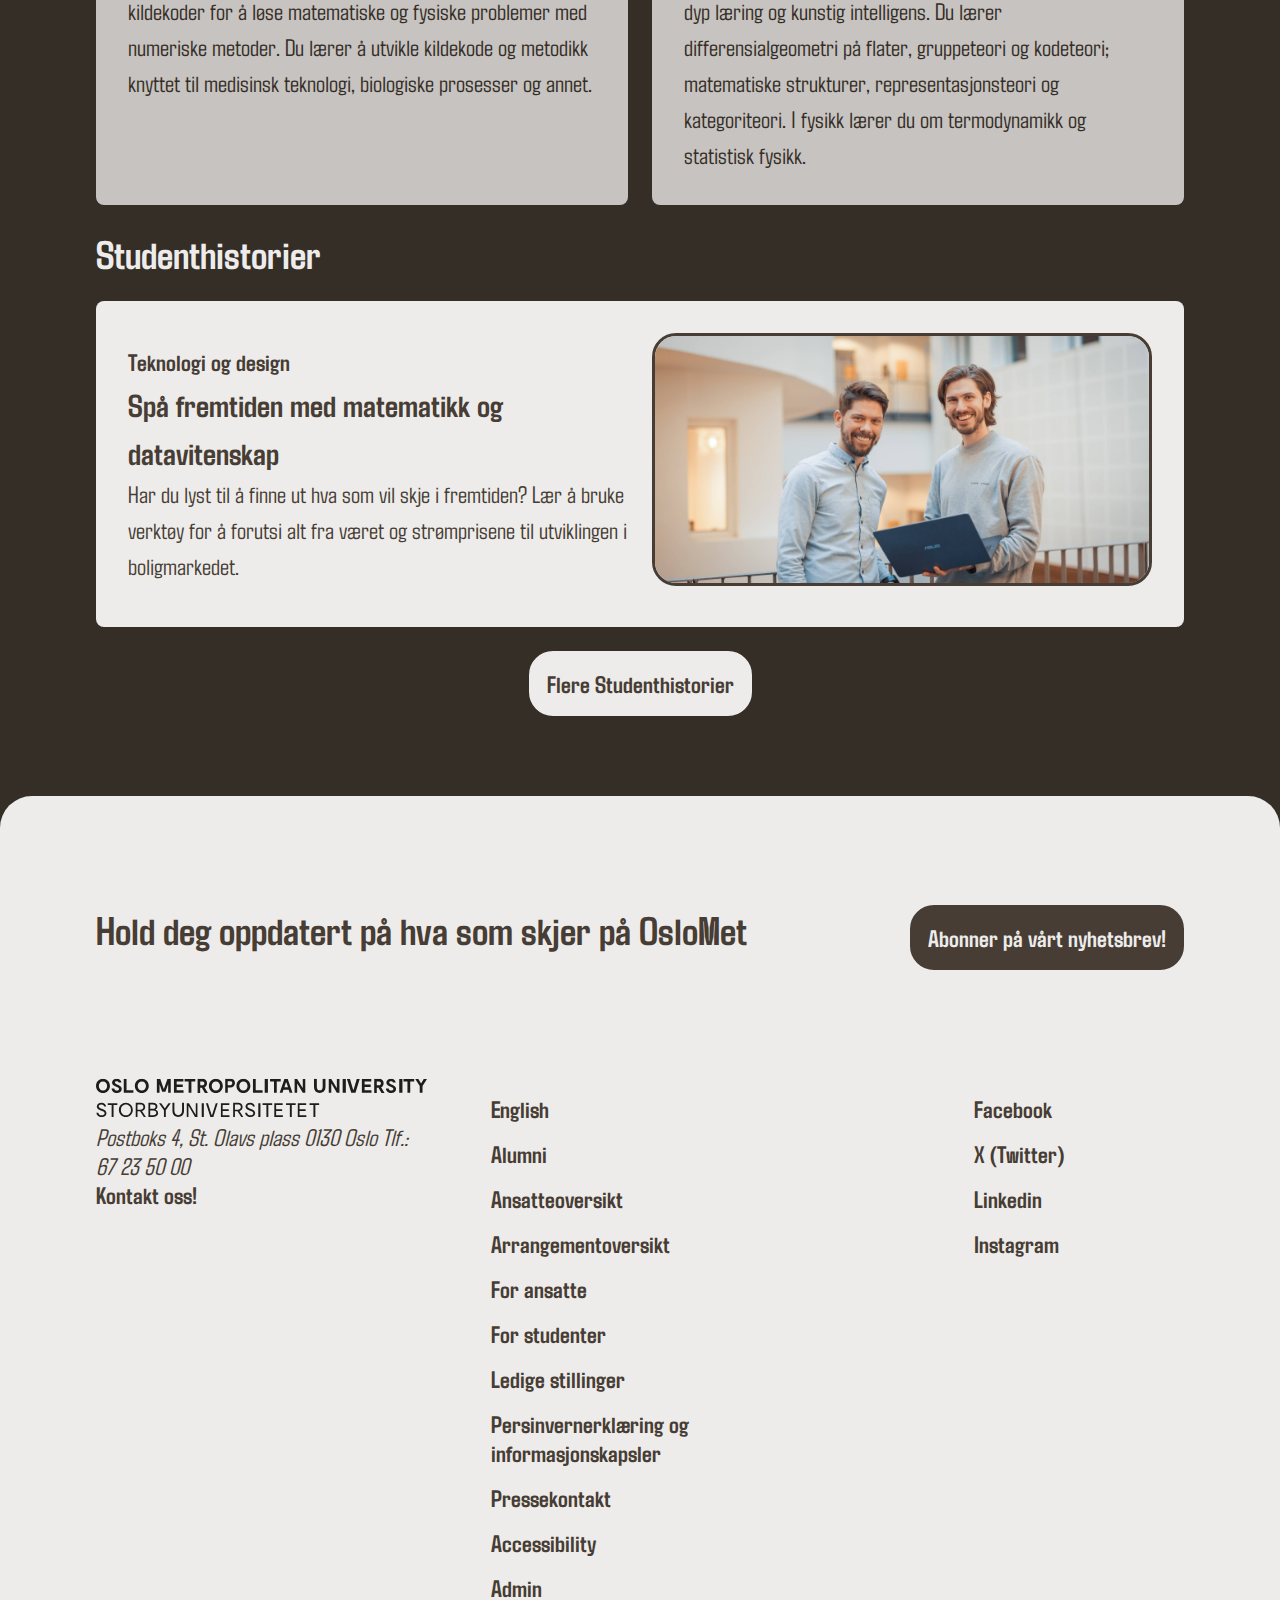
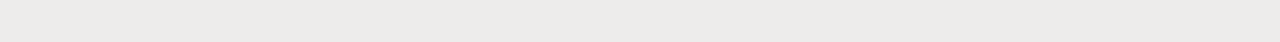
==== commit aaa204ec: "removed some photos" ====
--- a/index.html
+++ b/index.html
@@ -32,6 +32,8 @@
     </header>
 
 
+    <!-- The main content is wrapped with main of class row, 
+     this just makes sure that there is even spacing between all content and, same width-->
     <main class="row">
         <section class="header row">
             <h1>Matematisk modellering og datavitenskap – ingeniør</h1>
@@ -47,8 +49,7 @@
         <!-- This section represents the bachelor program info, it will be presented in a grid table, 
             we use section because a heading is natural here so div would not be appropriate
             1. We start the section of with a H2 representing what the viewer will see
-            2. Each grid-item is presented as an article as they are separate articles of the section
-            3. Every article contains an H3 element explaining the contents of the UL list
+            2. Then we proceed to list the data in a table for easy access!
          -->
         <section class="info-container row">
             <h2>Bachelor program</h2>
@@ -82,13 +83,14 @@
             we use section because a heading is natural here so div would not be appropriate
             1. We start the section of with a H2 representing what the viewer will see
             2. Each grid-item is presented as an article as they are separate articles of the section
-            3. Every article contains an H3 element explaining the contents of the paragraph, I use article as the content
-                is standalone and would make sense by itself
+            3. Every article contains an H3 element explaining the contents of the paragraph, I use section as the content
+                is not standalone and would not make sense by itself outside of this page
+            4. The div is used to group the items together
          -->
         <section class="info-container row">
             <h2>Søke?</h2>
             <div class="column column-3">
-                <article class="info-box box">
+                <section class="info-box box">
                     <h3>Opptakskrav og poeng</h3>
                     <p>
                         For å søke på dette programmet må du ha
@@ -101,15 +103,15 @@
     
                         Hvis du mangler generell studiekompetanse eller enkelte fag fra videregående skole, kan du søke på dette studiet om du har bestått <a href="https://www.oslomet.no/studier/tkd/forkurs-ingenior">ettårig forkurs for ingeniørutdanning.</a>
                     </p>
-                </article>
-                <article class="info-box box">
+                </section>
+                <section class="info-box box">
                     <h3>Hva koster det?</h3>
                     <p>Du betaler en semesteravgift hvert semester (student.oslomet.no).
 
                         Er du internasjonal student fra utenfor EU og EØS, må du betale studieavgift (student.oslomet.no). 
                         Det er mulig å søke om unntak for betaling av denne studieavgiften.</p>
-                </article>
-                <article class="info-box box">
+                    </section>
+                <section class="info-box box">
                     <h3>Slik søker du!</h3>
                     <p>Du søker på Samordna opptak med studiekode 215 503.</p>
                     <ul>
@@ -118,7 +120,7 @@
                         <li>1. mars: frist for enkelte søkere</li>
                     </ul>
                     <a href="https://www.oslomet.no/studier/soknad-og-opptak/opptak-til-bachelor-aarsstudier">Mer om å søke på bachelor</a>
-                </article>
+                </section>
             </div>
         </section>
 
@@ -784,9 +786,11 @@
             </div>
         </section>
 
+        <!-- We've used article here as the content is standalone and would make sende by itself-->
+
         <article class="info-container row">
             <h2>Studenthistorier</h2>
-            <section class="article-box box column light">
+            <div class="article-box box column light">
                 <article>
                     <a href="/">Teknologi og design</a>
                     <h3>Spå fremtiden med matematikk og datavitenskap</h3>
@@ -798,7 +802,7 @@
                 <!-- Image fetched from https://www.oslomet.no/studier/studenthistorier/spa-fremtiden-matematikk-datavitenskap
                     Foto: Oda Hveem / OsloMet -->
                 <figure><img src="./media/613c6efdb147-matematikk_oslomet_smilefjes.jpg" alt="staff"></img></figure>
-            </section>
+            </div>
             <button class="button-secondary">Flere Studenthistorier</button>
         </article>
     </main>
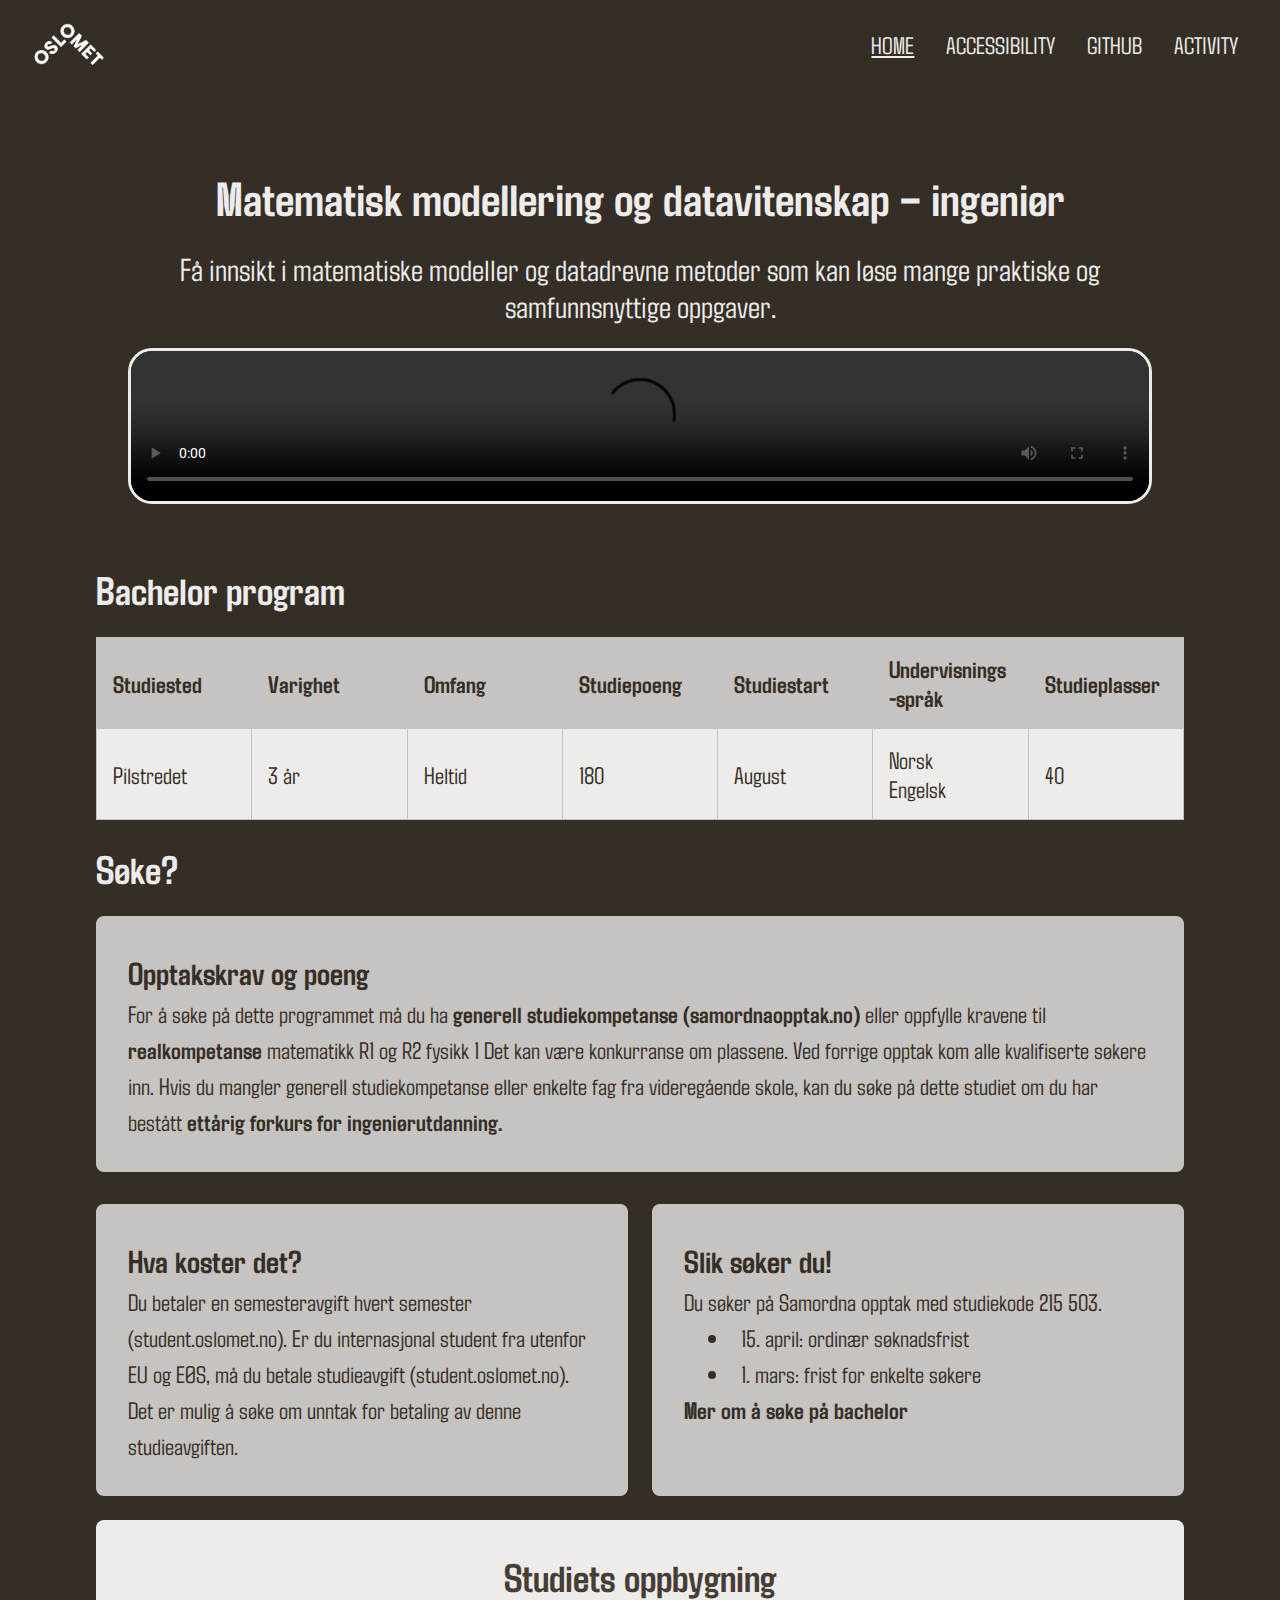
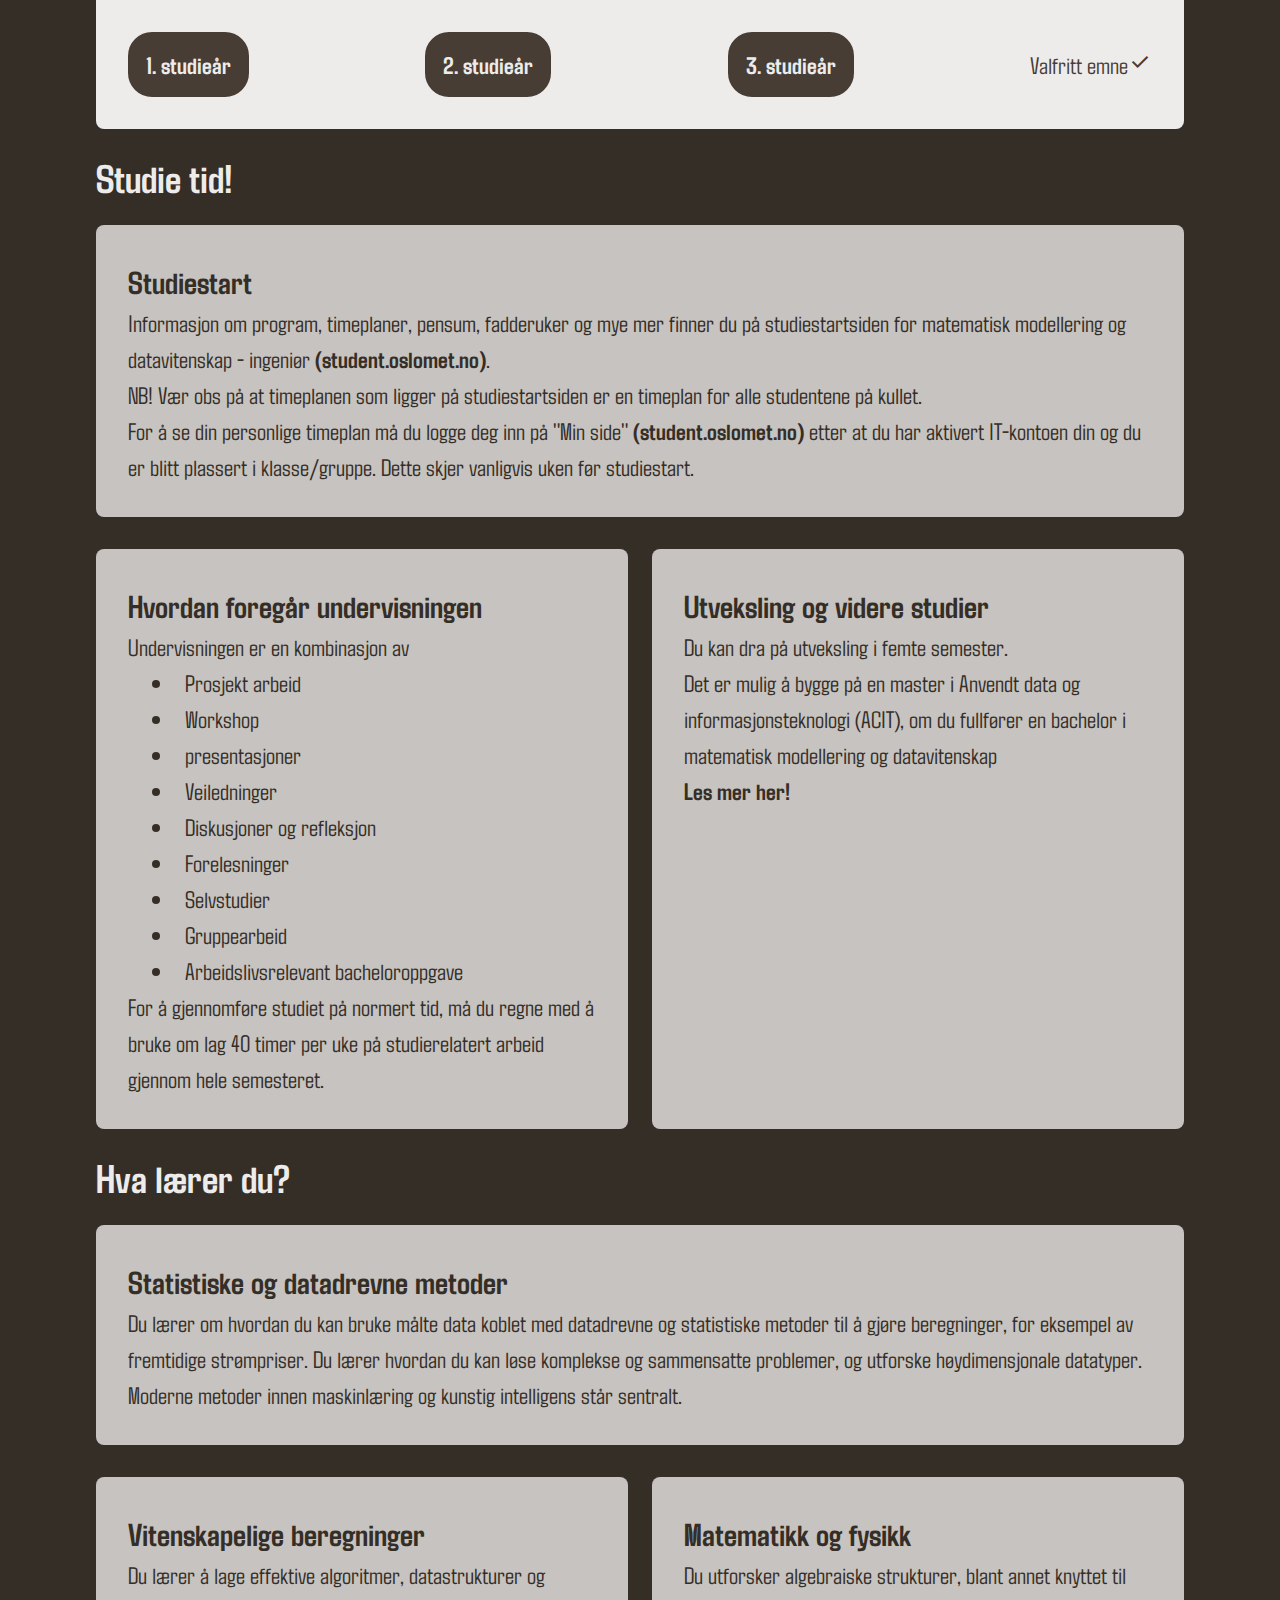
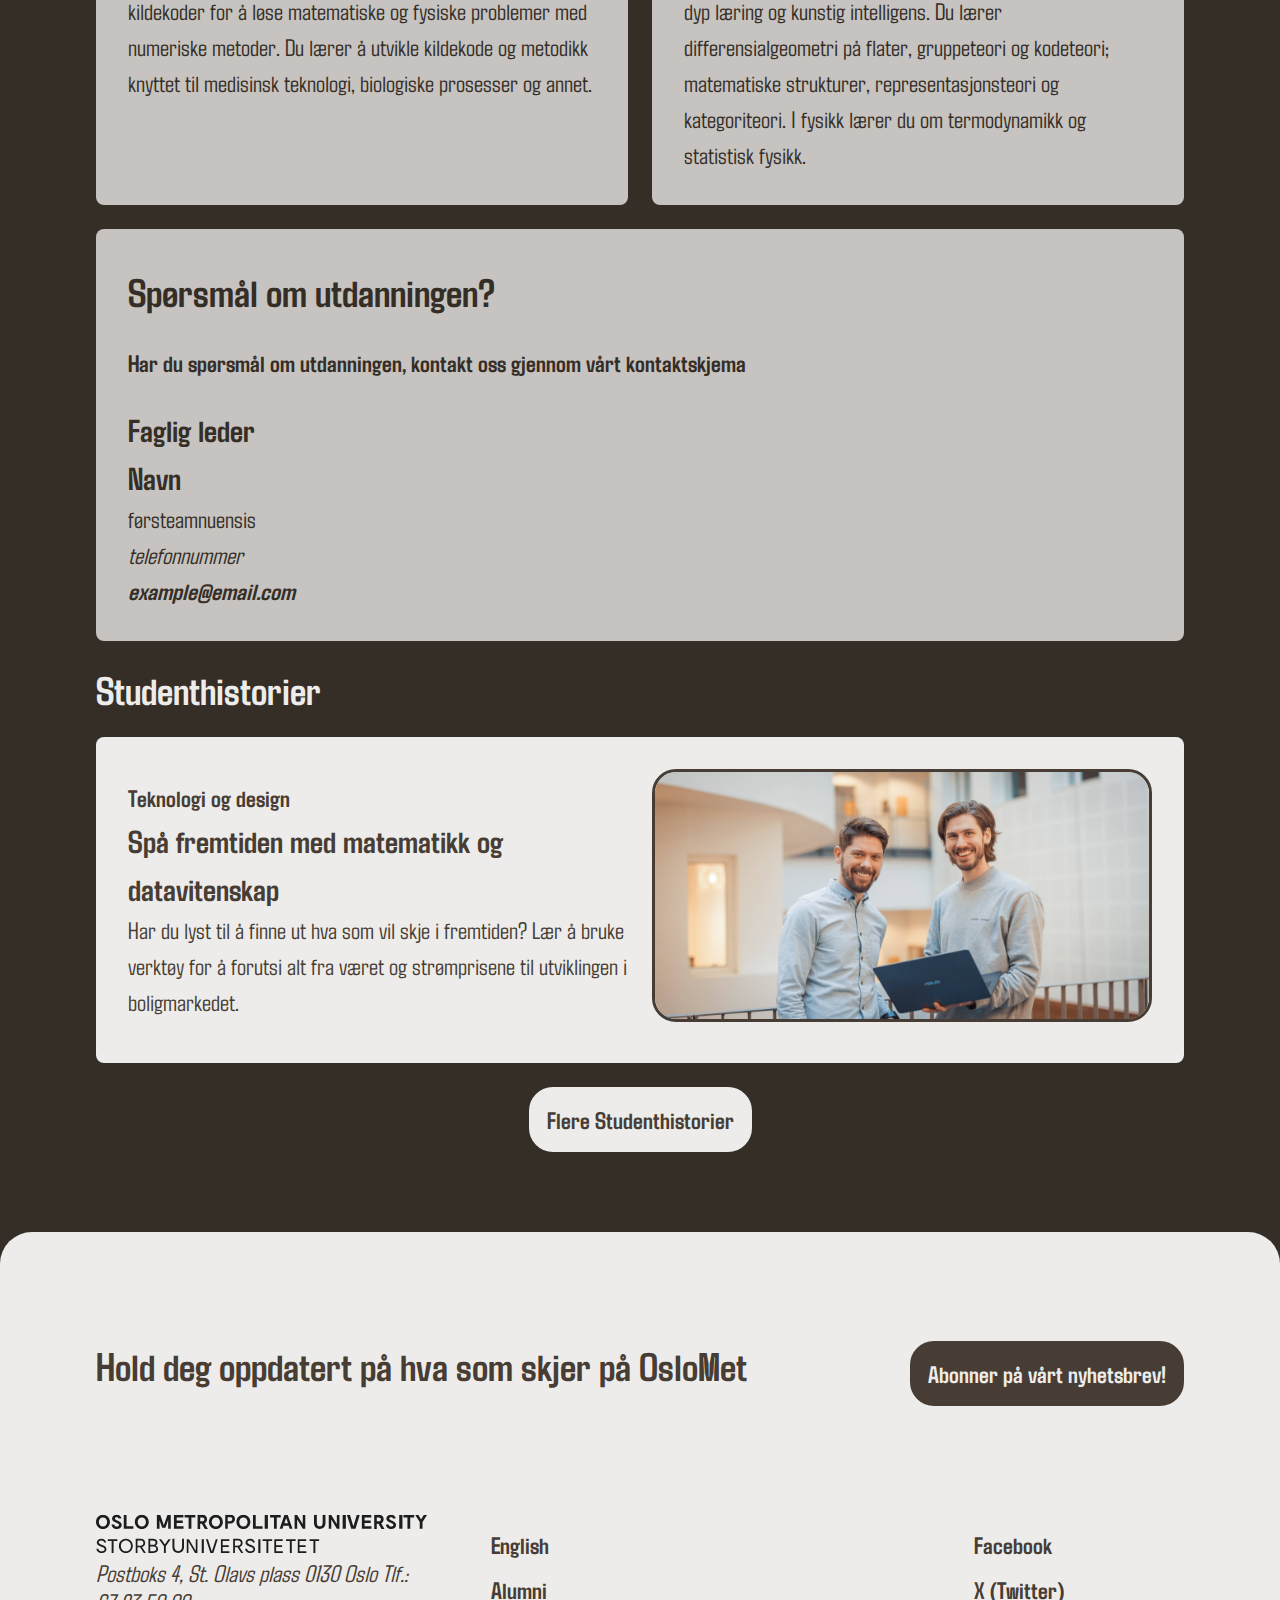
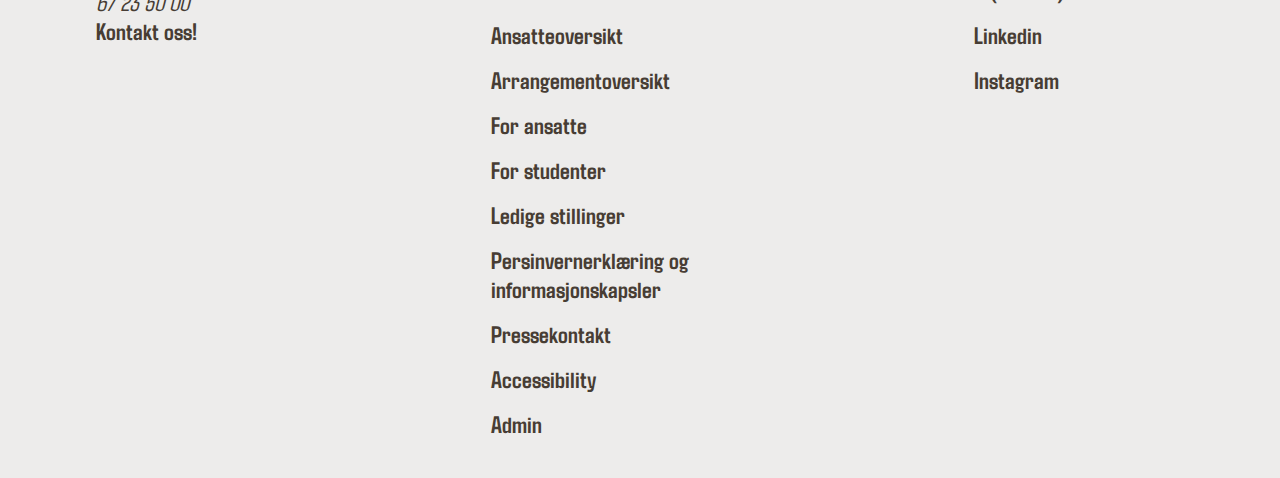
==== commit 3cb36662: "added extra feautures" ====
--- a/index.html
+++ b/index.html
@@ -312,7 +312,7 @@
                     </div>
 
                     <table class="emnegruppe" id="emnegruppeVB4">
-                        <caption>Matematikk og fysikk</caption>
+                        <caption>Vitenskapelige beregninger</caption>
                         <thead>
                             <tr>
                                 <th>EMNE</th>
@@ -376,7 +376,7 @@
                     </table>
                     
                     <table class="emnegruppe" id="emnegruppeMOF4">
-                        <caption>Vitenskapelige beregninger</caption>
+                        <caption>Matematikk og fysikk</caption>
                         <thead>
                             <tr>
                                 <th>EMNE</th>
@@ -725,10 +725,10 @@
                     <h3>Studiestart</h3>
                     <p>Informasjon om program, timeplaner, pensum, 
                         fadderuker og mye mer finner du på studiestartsiden 
-                        for matematisk modellering og datavitenskap - ingeniør (student.oslomet.no).</p>
+                        for matematisk modellering og datavitenskap - ingeniør <a href="student.oslomet.no">(student.oslomet.no)</a>.</p>
                     <p>NB! Vær obs på at timeplanen som ligger på studiestartsiden er en timeplan for alle studentene på kullet.
                     </p>
-                    <p>For å se din personlige timeplan må du logge deg inn på "Min side" (student.oslomet.no) etter at du har aktivert IT-kontoen din og du er blitt plassert i klasse/gruppe. Dette skjer vanligvis uken før studiestart.</p>
+                    <p>For å se din personlige timeplan må du logge deg inn på "Min side" <a href="student.oslomet.no">(student.oslomet.no)</a> etter at du har aktivert IT-kontoen din og du er blitt plassert i klasse/gruppe. Dette skjer vanligvis uken før studiestart.</p>
                 </section>
                 <section class="info-box box">
                     <h3>Hvordan foregår undervisningen</h3>
@@ -784,6 +784,26 @@
                         I fysikk lærer du om termodynamikk og statistisk fysikk.</p>
                 </section>
             </div>
+        </section>
+
+        <section class="info-box box row">
+            <h2>Spørsmål om utdanningen?</h2>
+            <a href="https://www.oslomet.no/kontaktskjema#Jeg%20vil%20bli%20student">
+                Har du spørsmål om utdanningen, kontakt oss gjennom vårt kontaktskjema</a>
+            <section>
+                <h3>Faglig leder</h3>
+                <!-- We chose to not include the image and personal info of the faculty memeber as this is being deployed to git-pages-->
+                    <section>
+                        <h4>Navn</h4>
+                        <p>førsteamnuensis</p>
+                        <address>
+                            <p>telefonnummer</p>
+                            <a href="/">example@email.com</a>
+                        </address>
+                    </section>
+                </div>
+            </section>
+
         </section>
 
         <!-- We've used article here as the content is standalone and would make sende by itself-->
